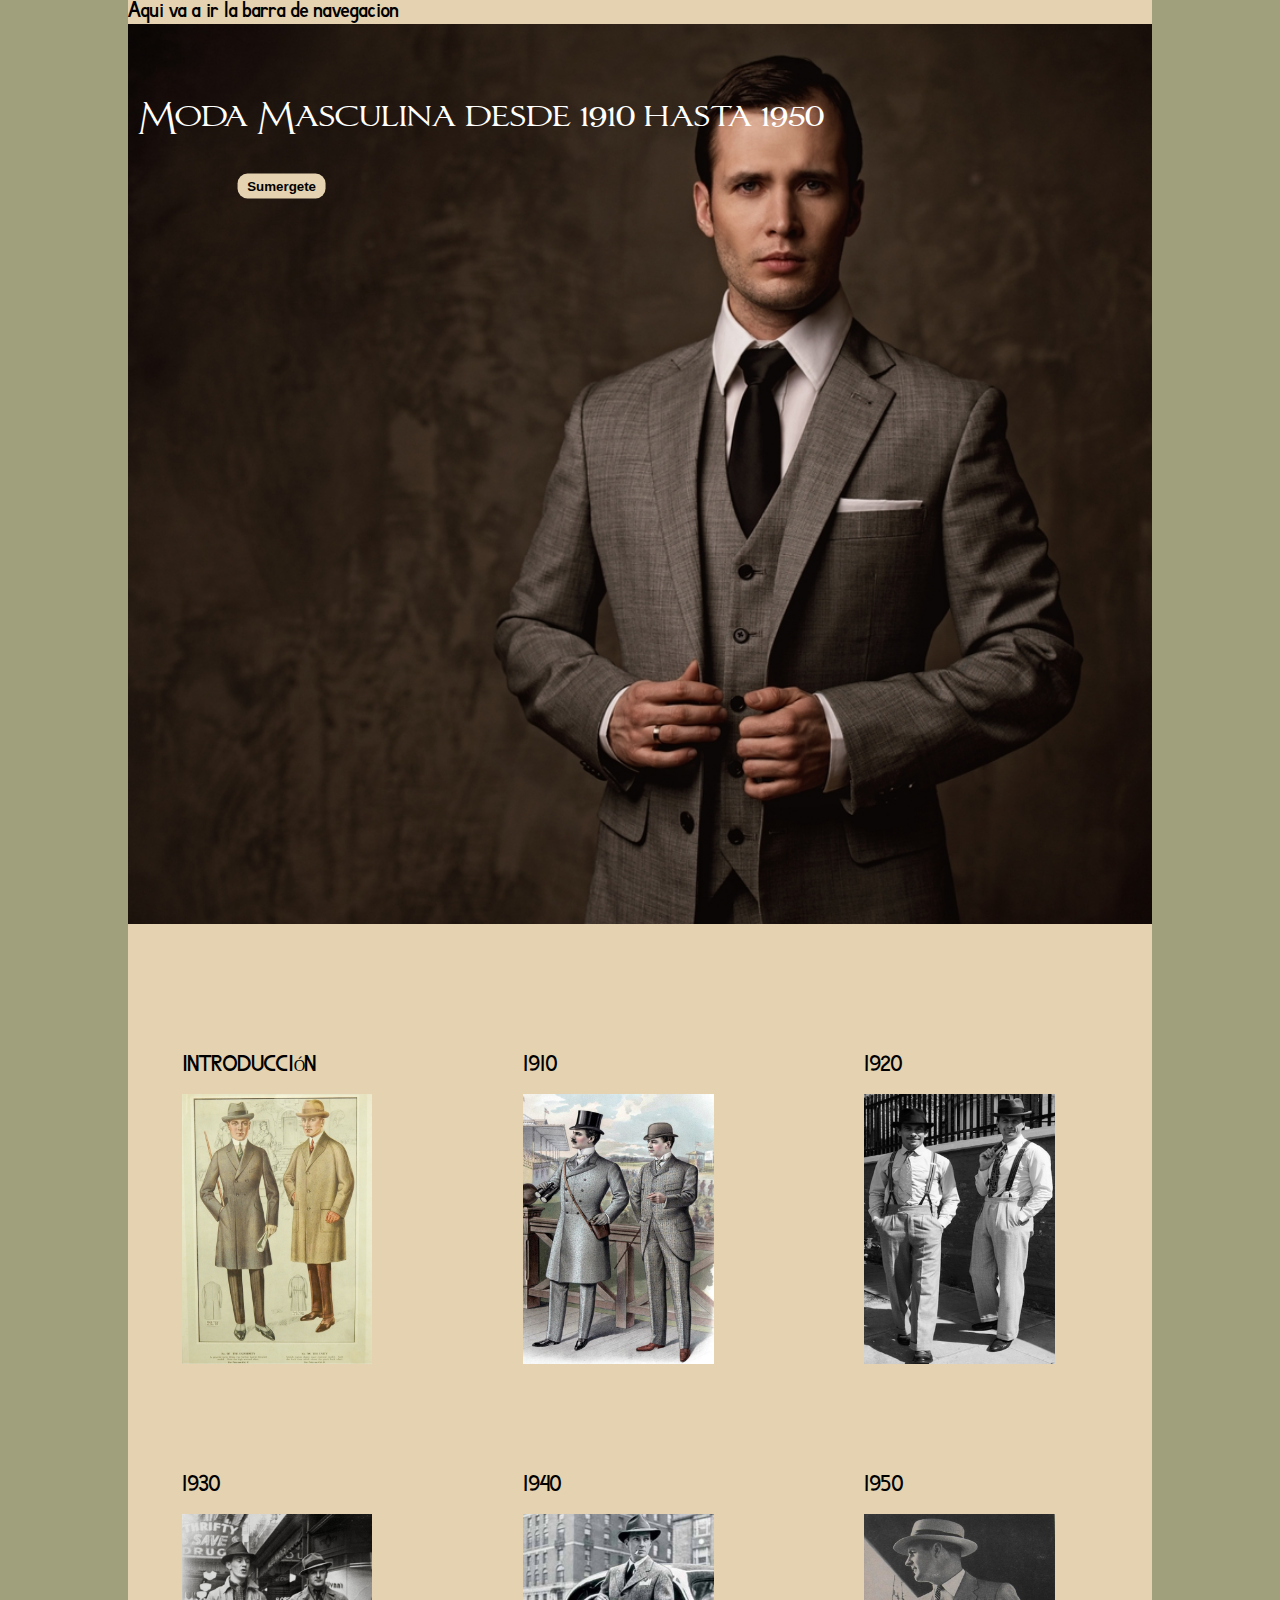
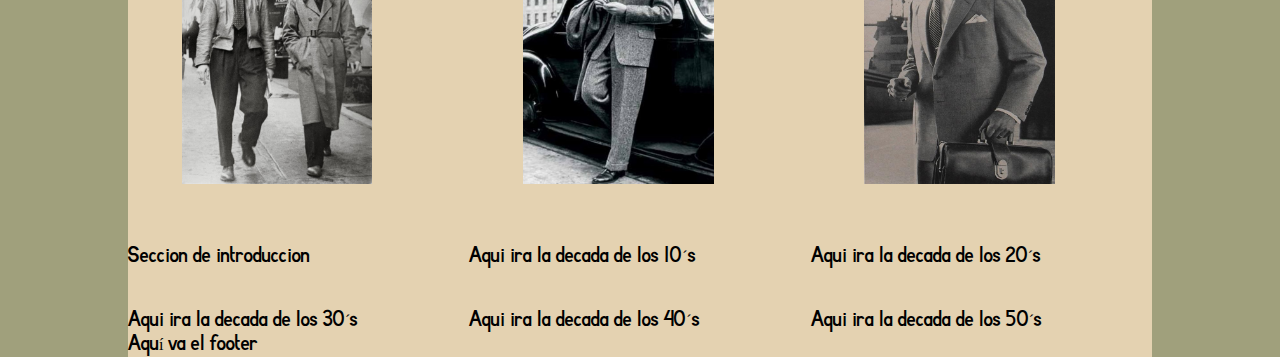
==== Proyecto.html @ 2e094236 "Se han avanzado las cards" ====
<!DOCTYPE html>
<html lang="en">
<head>
    <meta charset="UTF-8">
    <meta name="viewport" content="width=device-width, initial-scale=1.0">
    <title>Proyecto</title>
    <link rel="stylesheet" href="./css/Proyecto.css">
    <link rel="shortcut icon" href="./img/fedora_39176.png" type="image/x-icon">
</head>
<body>
    <div id="wrapper"> 
        <nav>Aqui va a ir la barra de navegacion</nav>
        <section id="hero">
            <button>Sumergete</button> <!-- Este boton llevaria directamente a la parte de introduccion saltadonse las imagenes explicativas-->
            <p id="titulo">Moda Masculina desde 1910 hasta 1950</p>
        </section> <!--Cada una de las distintas secciones tendrian la imagen que al pasar el raton por encima de una breve introduccion y que al clicarlo llevaria a la parte de la página que lo explicaria al completo. Esto iria debajo de la hero section y serian 3 y 3 en el formato pantalla y tablet y 2, 2 y 2 en el formato movil.-->
        <section id="intro">
            <div class="grid-3">
                <div class="col-3">
                    <div class="card">
                        <p>INTRODUCCIÓN</p>
                        <img src="./img/Introduccion.jpg" alt="Revista de moda de los años 20">
                    </div>
                </div>
                <div class="col-3">
                    <div class="card">
                        <p>1910</p>
                        <img src="./img/decada 1910.jpg" alt="1910">
                    </div>
                </div>
                <div class="col-3">
                    <div class="card">
                        <p>1920</p>
                        <img src="./img/1920.jpg" alt="1920">
                    </div>
                </div>
                <div class="col-3">
                    <div class="card">
                        <p>1930</p>
                        <img src="./img/1930s.jpg" alt="1930">
                    </div>
                </div>
                <div class="col-3">
                    <div class="card">
                        <p>1940</p>
                        <img src="./img/1940.jpg" alt="1940">
                    </div>
                </div>
                <div class="col-3">
                    <div class="card">
                        <p>1950</p>
                        <img src="./img/1950.png" alt="1950">
                    </div>
                </div>
        
    <section>Seccion de introduccion</section>
    <section>Aqui ira la decada de los 10´s</section>
    <section>Aqui ira la decada de los 20´s</section>
    <section>Aqui ira la decada de los 30´s</section>
    <section>Aqui ira la decada de los 40´s</section>
    <section>Aqui ira la decada de los 50´s</section>
    <footer>Aquí va el footer</footer>
    </div>
</body>
</html>
---- css/Proyecto.css ----
/***********************************************************/
/*          Trabajo Primer Trimestre                       */
/*          author: Jonathan Garcia                        */
/*          version: 1.0                                   */
/*          comments: Trabajo de clase final de trimestre  */
/***********************************************************/

@font-face { 
    font-family: titulo ;
    src: url(../fonts/VectisW01-Regular\ Regular.ttf);
}
@font-face {
    font-family: textonormal;
    src: url(../fonts/agoestoesan.ttf);
} 

/************* estilo general ****************/
* {box-sizing: border-box;} 

body {margin: 0;padding:0; 
    background-color: #a0a07c;
    font-family: textonormal;}

#wrapper {background-color: #E4D2B1;
        width:80%;             
        margin:auto}   

p {
    margin-left: 40px;
    padding-top: 60px;
    padding-left: -50px;
}

img {
    height: 30vh;        
    background-position: center;
    position:relative;  
    margin-left: 40px;
    margin-right: 40px;
    padding-top: -10px;
}
section {
    padding-top: 40px;
}

/************************************** HERO SCTION *************/

#hero {background-image: url(../img/Men’s-Fashion-Style-in-the-1920s.jpg);
    height: 100vh;       
    background-size: cover;
    background-position: 66%;
    position:relative;    
}
#titulo{
    font-size: 30px;
    font-family: titulo;
    color: white;
    margin-left: 10px;
    padding-top: 0%;
}
#hero button {background-color:#E4D2B1;
                color: black;
                font-weight: bold;
                padding: 5px 10px;
                border: none;
                border-radius: 10px;
                position:absolute;  
                top:18% ;
                left:15% ;
                transform: translate(-50%,-50%);  

}

/*************************** INTRO SECTION (GRID-3) ********************/

.grid-3 {display: grid;
    grid-template-columns: auto auto;}  /****** MOBILE FIRST ***/

.col-3 {padding: 4%;
    }

#introimg {width: 80%;
        display: block;
        margin: auto;}





/*************** responsividad ************/

@media only screen and (width>650px){    /******** TABLET **********/
    #wrapper {width: 80%;} 
    .grid-3 {grid-template-columns: auto auto;}

}

@media only screen and (width>900px){    /*************** COMPUTER *********/
    .grid-3 {grid-template-columns: auto auto auto;}
}
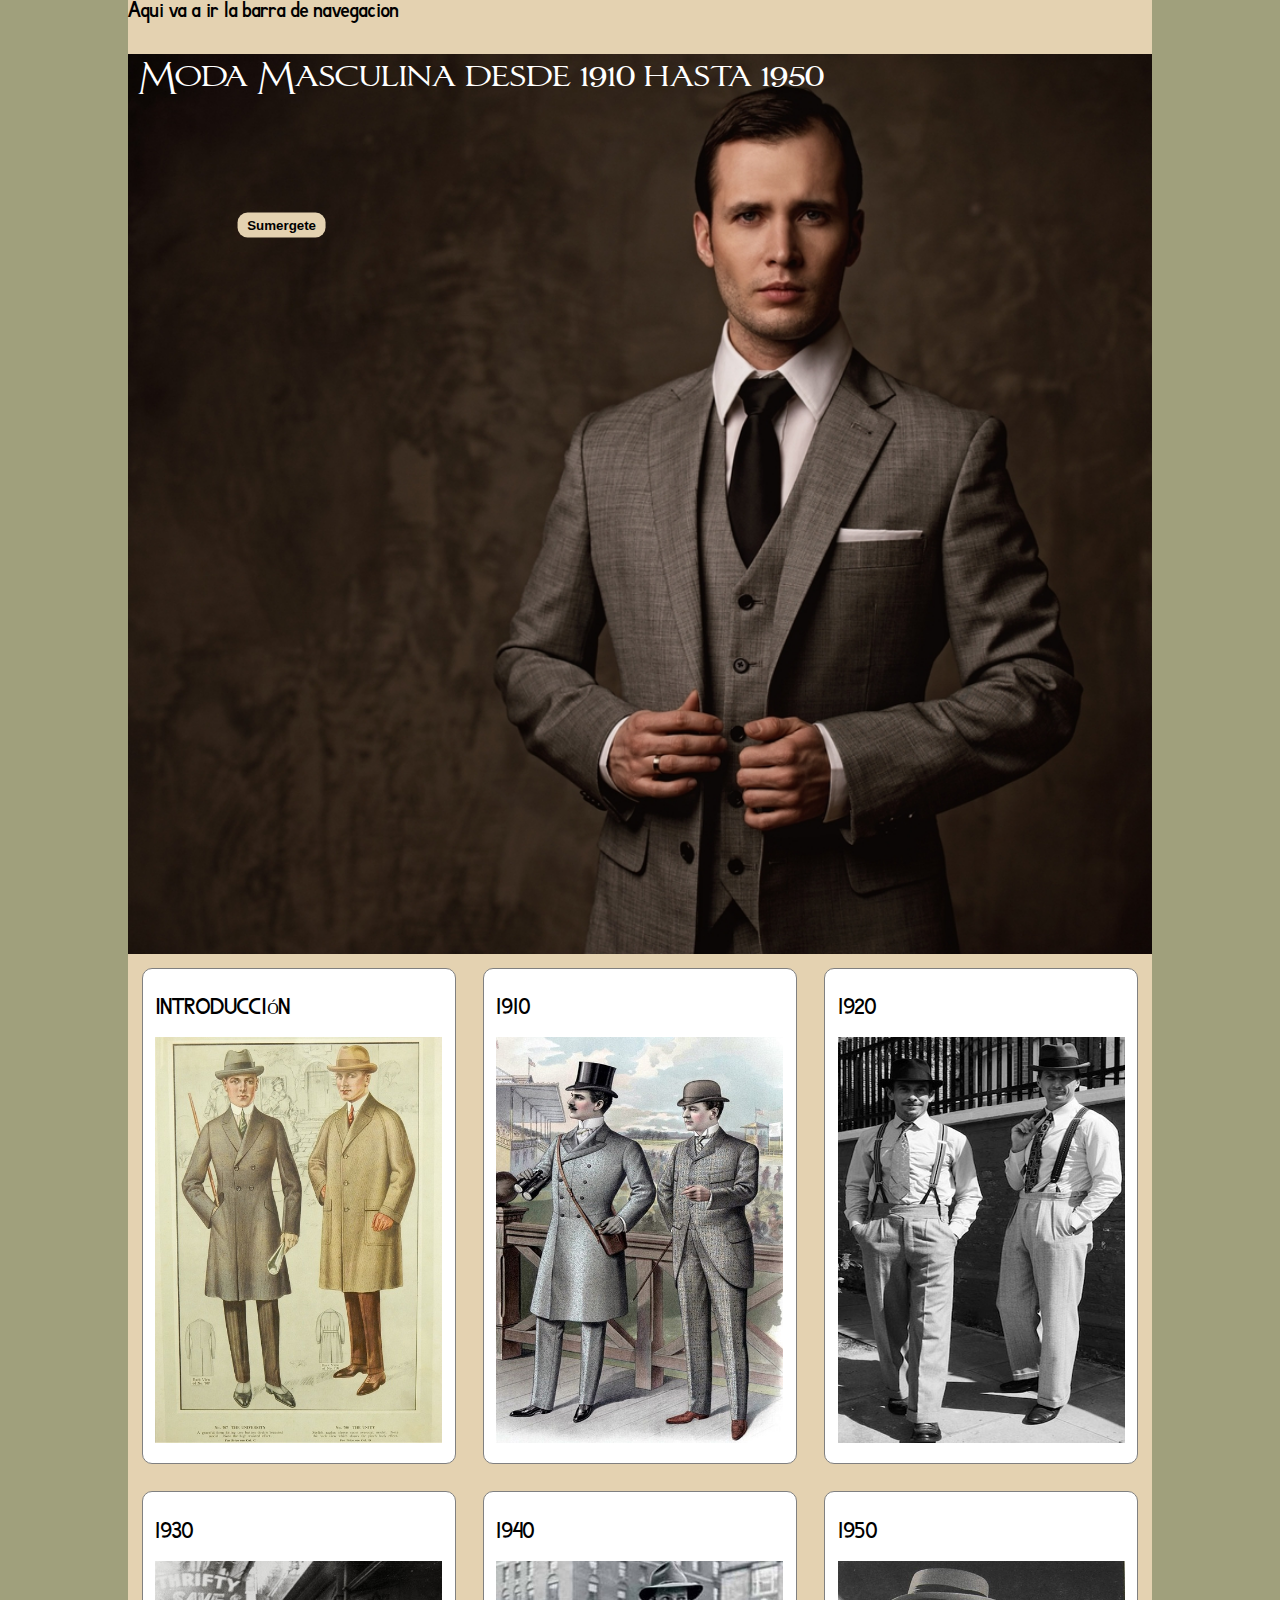
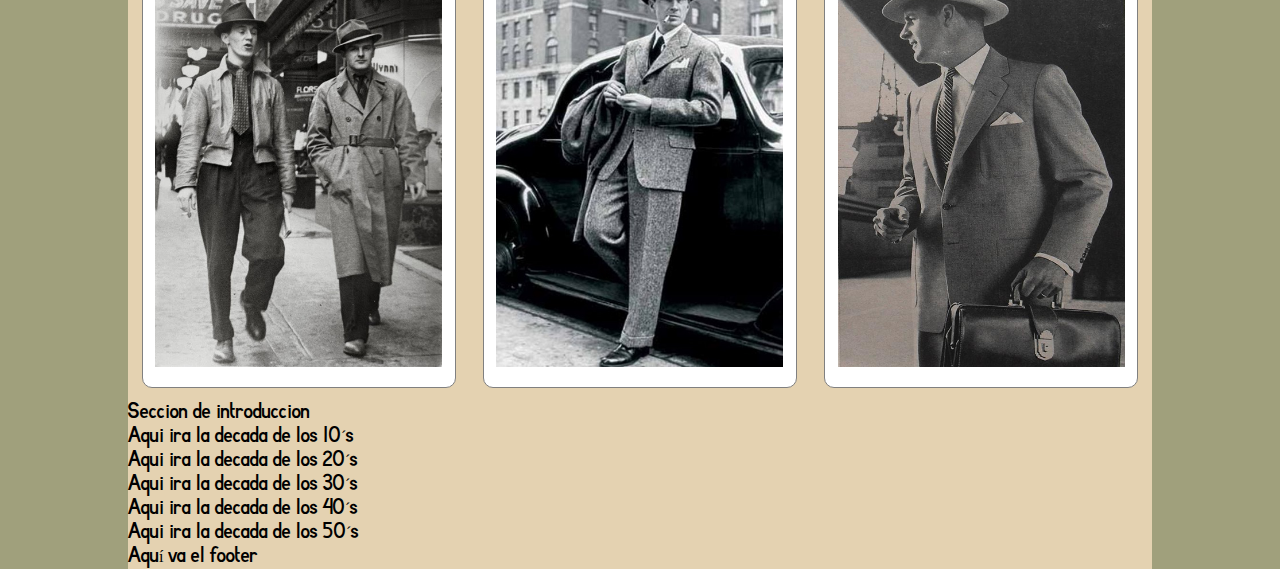
==== commit 030f4db2: "Se han cambiado las imagenes y avanzado cards" ====
--- a/Proyecto.html
+++ b/Proyecto.html
@@ -52,7 +52,8 @@
                         <img src="./img/1950.png" alt="1950">
                     </div>
                 </div>
-        
+    </div>
+    
     <section>Seccion de introduccion</section>
     <section>Aqui ira la decada de los 10´s</section>
     <section>Aqui ira la decada de los 20´s</section>
@@ -60,6 +61,6 @@
     <section>Aqui ira la decada de los 40´s</section>
     <section>Aqui ira la decada de los 50´s</section>
     <footer>Aquí va el footer</footer>
-    </div>
+    
 </body>
 </html>--- a/css/Proyecto.css
+++ b/css/Proyecto.css
@@ -15,34 +15,34 @@
 } 
 
 /************* estilo general ****************/
-* {box-sizing: border-box;} 
+/* * {box-sizing: border-box;} */ 
 
 body {margin: 0;padding:0; 
     background-color: #a0a07c;
     font-family: textonormal;}
 
 #wrapper {background-color: #E4D2B1;
-        width:80%;             
+        width:100%;             
         margin:auto}   
 
-p {
+/* p {
     margin-left: 40px;
     padding-top: 60px;
     padding-left: -50px;
 }
-
-img {
-    height: 30vh;        
+ */
+/* img {
+    height: 30vh;         
     background-position: center;
     position:relative;  
     margin-left: 40px;
     margin-right: 40px;
     padding-top: -10px;
-}
-section {
+} */
+/* section {
     padding-top: 40px;
 }
-
+ */
 /************************************** HERO SCTION *************/
 
 #hero {background-image: url(../img/Men’s-Fashion-Style-in-the-1920s.jpg);
@@ -65,7 +65,7 @@
                 border: none;
                 border-radius: 10px;
                 position:absolute;  
-                top:18% ;
+                top:19% ;
                 left:15% ;
                 transform: translate(-50%,-50%);  
 
@@ -74,7 +74,7 @@
 /*************************** INTRO SECTION (GRID-3) ********************/
 
 .grid-3 {display: grid;
-    grid-template-columns: auto auto;}  /****** MOBILE FIRST ***/
+    grid-template-columns: auto;}  /****** MOBILE FIRST ***/
 
 .col-3 {padding: 4%;
     }
@@ -84,17 +84,31 @@
         margin: auto;}
 
 
+/*************** estilo de la card dentro del grid-3 *********/
 
+.card {border: 1px solid gray;
+    background-color: white;
+    border-radius: 10px;
+    padding: 4%;
+    cursor: url(../img/pluma-removebg-preview.png);}
 
+.card:hover {box-shadow: 3px 3px 5px #808080;}
+
+.card img {width: 100%;}
+
+/************* cursor ************/
+/* img {
+cursor: url(../img/pluma-removebg-preview.png);
+} */
 
 /*************** responsividad ************/
 
 @media only screen and (width>650px){    /******** TABLET **********/
     #wrapper {width: 80%;} 
-    .grid-3 {grid-template-columns: auto auto;}
+    .grid-3 {grid-template-columns: 50% 50%;}
 
 }
 
 @media only screen and (width>900px){    /*************** COMPUTER *********/
-    .grid-3 {grid-template-columns: auto auto auto;}
+    .grid-3 {grid-template-columns: 33.33% 33.33% 33.33%;}
 }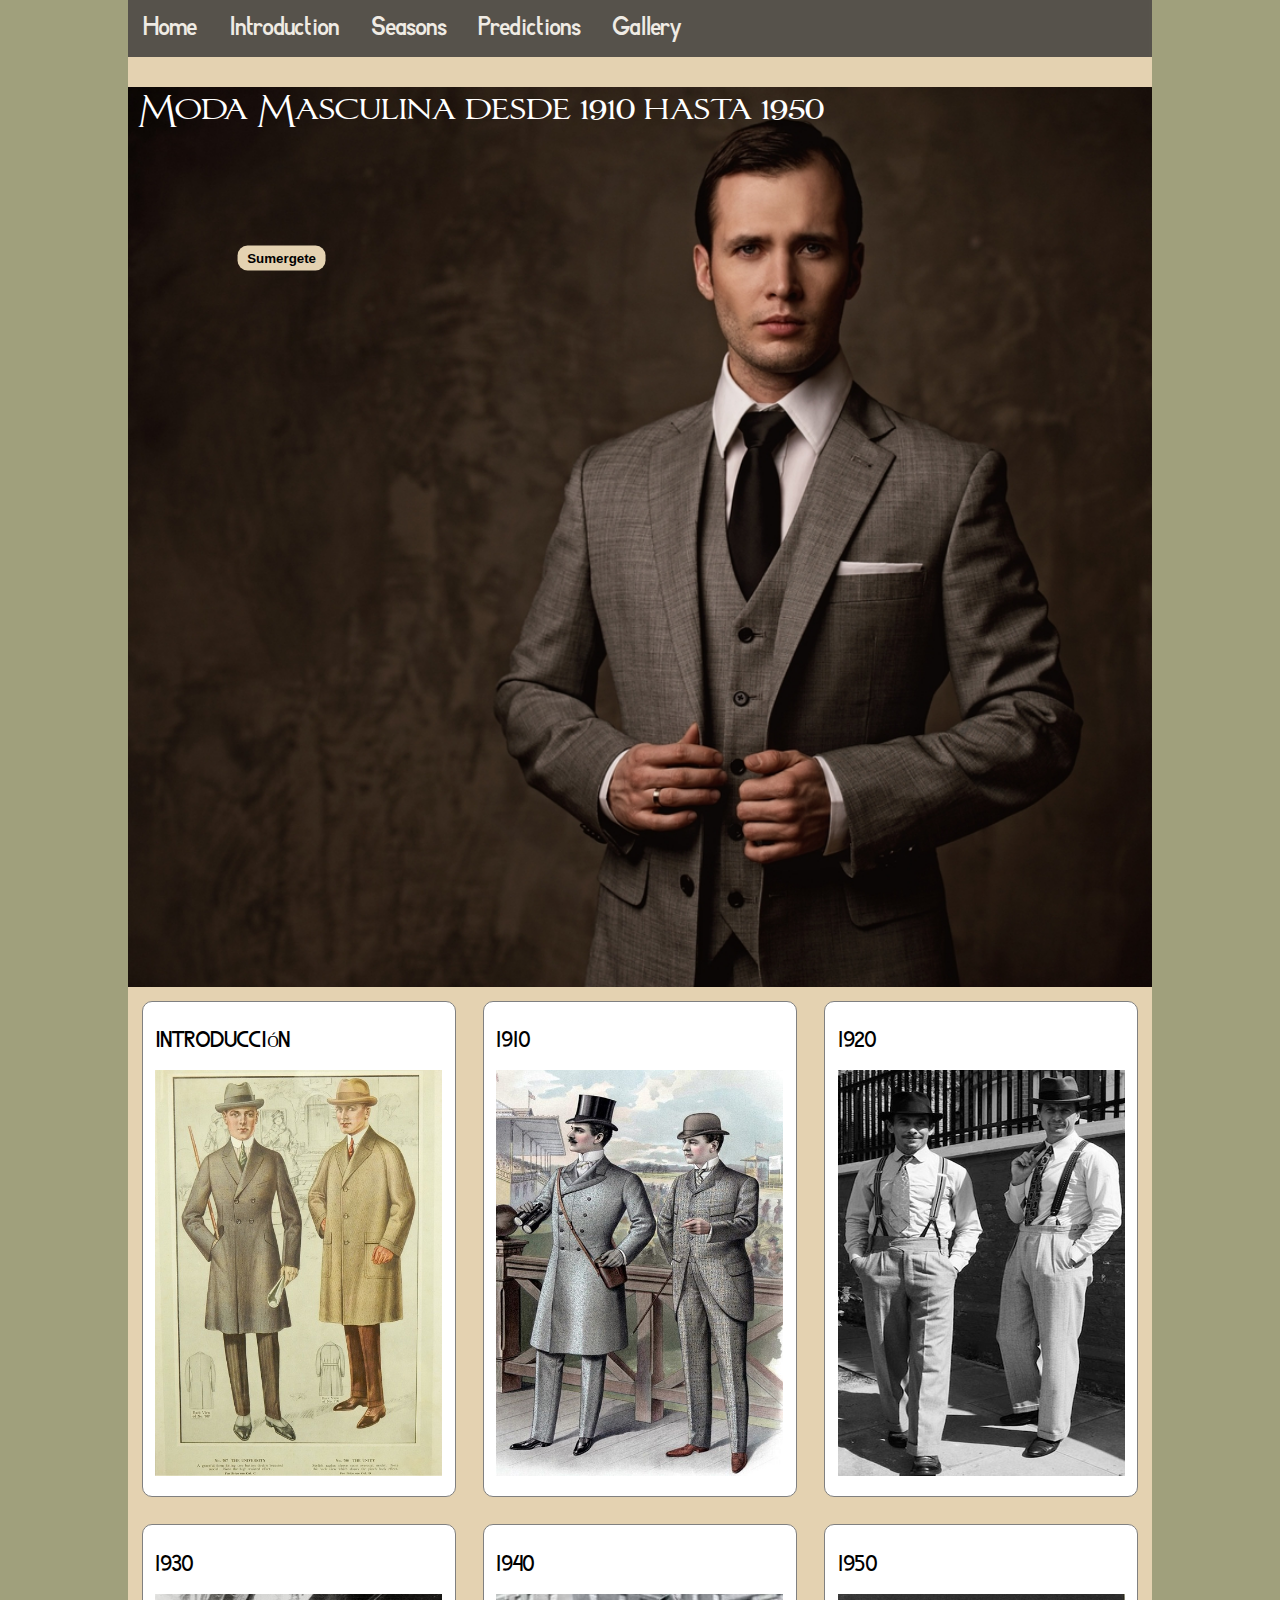
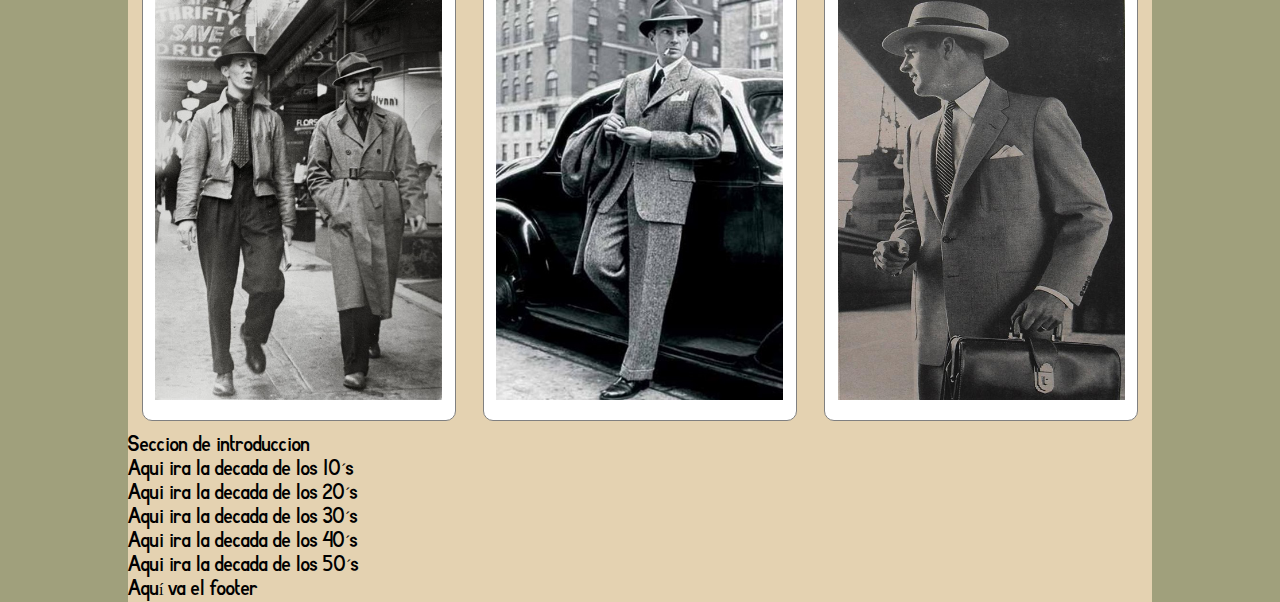
==== commit b3d2f28d: "Prueba cambio tamaño cards para el movil" ====
--- a/Proyecto.html
+++ b/Proyecto.html
@@ -4,12 +4,31 @@
     <meta charset="UTF-8">
     <meta name="viewport" content="width=device-width, initial-scale=1.0">
     <title>Proyecto</title>
+
     <link rel="stylesheet" href="./css/Proyecto.css">
     <link rel="shortcut icon" href="./img/fedora_39176.png" type="image/x-icon">
+
+    <!-- Load an icon library to show a hamburger menu (bars) on small screens -->
+    <link rel="stylesheet" href="https://cdnjs.cloudflare.com/ajax/libs/font-awesome/4.7.0/css/font-awesome.min.css">
+
+
 </head>
 <body>
     <div id="wrapper"> 
-        <nav>Aqui va a ir la barra de navegacion</nav>
+        <nav>
+            <div class="topnav" id="myTopnav">
+                <a href="#" class="active">Home</a>
+                <a href="#intro">Introduction</a>
+                <a href="#seasons">Seasons</a>
+                <a href="#predictions">Predictions</a>
+                <a href="#gallery">Gallery</a>
+                
+                <!-- javascript:void(0) desactiva el comportamiento default del vinculo -->
+                <a href="javascript:void(0);" class="icon" onclick="myFunction()">
+                  <i class="fa fa-bars"></i>
+                </a>
+            </div>
+        </nav>
         <section id="hero">
             <button>Sumergete</button> <!-- Este boton llevaria directamente a la parte de introduccion saltadonse las imagenes explicativas-->
             <p id="titulo">Moda Masculina desde 1910 hasta 1950</p>
@@ -62,5 +81,10 @@
     <section>Aqui ira la decada de los 50´s</section>
     <footer>Aquí va el footer</footer>
     
+
+
+    <!-- enlace al archivo de todos los js del website -->
+    <script src="./js/funtions.js"></script>
+
 </body>
 </html>--- a/css/Proyecto.css
+++ b/css/Proyecto.css
@@ -15,7 +15,6 @@
 } 
 
 /************* estilo general ****************/
-/* * {box-sizing: border-box;} */ 
 
 body {margin: 0;padding:0; 
     background-color: #a0a07c;
@@ -25,24 +24,62 @@
         width:100%;             
         margin:auto}   
 
-/* p {
-    margin-left: 40px;
-    padding-top: 60px;
-    padding-left: -50px;
-}
- */
-/* img {
-    height: 30vh;         
-    background-position: center;
-    position:relative;  
-    margin-left: 40px;
-    margin-right: 40px;
-    padding-top: -10px;
-} */
-/* section {
-    padding-top: 40px;
-}
- */
+
+/************************** nav style (from w3schools) **********************/
+
+nav {position:sticky;
+    top:0;
+    z-index:99;
+    opacity: 0.8;}
+
+.fa-arrow-circle-up {position: fixed;
+                    bottom:20px;
+                    right:20px;
+                    font-size:2.5em !important;
+                    z-index:99;}
+
+a .fa-arrow-circle-up {color:gray;}
+
+/* Add a black background color to the top navigation */
+.topnav {
+     background-color: #333;
+     overflow: hidden;
+   }
+   
+   /* Style the links inside the navigation bar */
+   .topnav a {
+     float: left;
+     display: block;
+     color: #f2f2f2;
+     text-align: center;
+     padding: 14px 16px;
+     text-decoration: none; /***** no se subraye el vínculo ****/
+     font-size: 1.2em;
+   }
+   
+   /* Change the color of links on hover */
+   .topnav a:hover {
+     background-color: #ddd;
+     color: black;
+   }
+   
+   /* Add an active class to highlight the current page 
+   .topnav a.active {
+     background-color: #04AA6D;
+     color: white;
+   }
+   */
+
+   /* Hide the link that should open and close the topnav on small screens */
+   .topnav .icon {
+     display: none;
+   } 
+
+
+
+
+
+
 /************************************** HERO SCTION *************/
 
 #hero {background-image: url(../img/Men’s-Fashion-Style-in-the-1920s.jpg);
@@ -74,7 +111,7 @@
 /*************************** INTRO SECTION (GRID-3) ********************/
 
 .grid-3 {display: grid;
-    grid-template-columns: auto;}  /****** MOBILE FIRST ***/
+    grid-template-columns: 50% 50%;}  /****** MOBILE FIRST ***/
 
 .col-3 {padding: 4%;
     }
@@ -111,4 +148,31 @@
 
 @media only screen and (width>900px){    /*************** COMPUTER *********/
     .grid-3 {grid-template-columns: 33.33% 33.33% 33.33%;}
-}+}
+
+
+/**************** responsive topnav (w3schools) *******************************/
+
+ /* When the screen is less than 850 pixels wide, hide all links, except for the first one ("Home"). Show the link that contains should open and close the topnav (.icon) */
+ @media screen and (max-width: 850px) {
+  .topnav a:not(:first-child) {display: none;}
+  .topnav a.icon {
+    float: right;
+    display: block;
+  }
+}
+
+/* The "responsive" class is added to the topnav with JavaScript when the user clicks on the icon. This class makes the topnav look good on small screens (display the links vertically instead of horizontally) */
+@media screen and (max-width: 850px) {
+  .topnav.responsive {position: relative;}
+  .topnav.responsive a.icon {
+    position: absolute;
+    right: 0;
+    top: 0;
+  }
+  .topnav.responsive a {
+    float: none;
+    display: block;
+    text-align: left;
+  }
+} 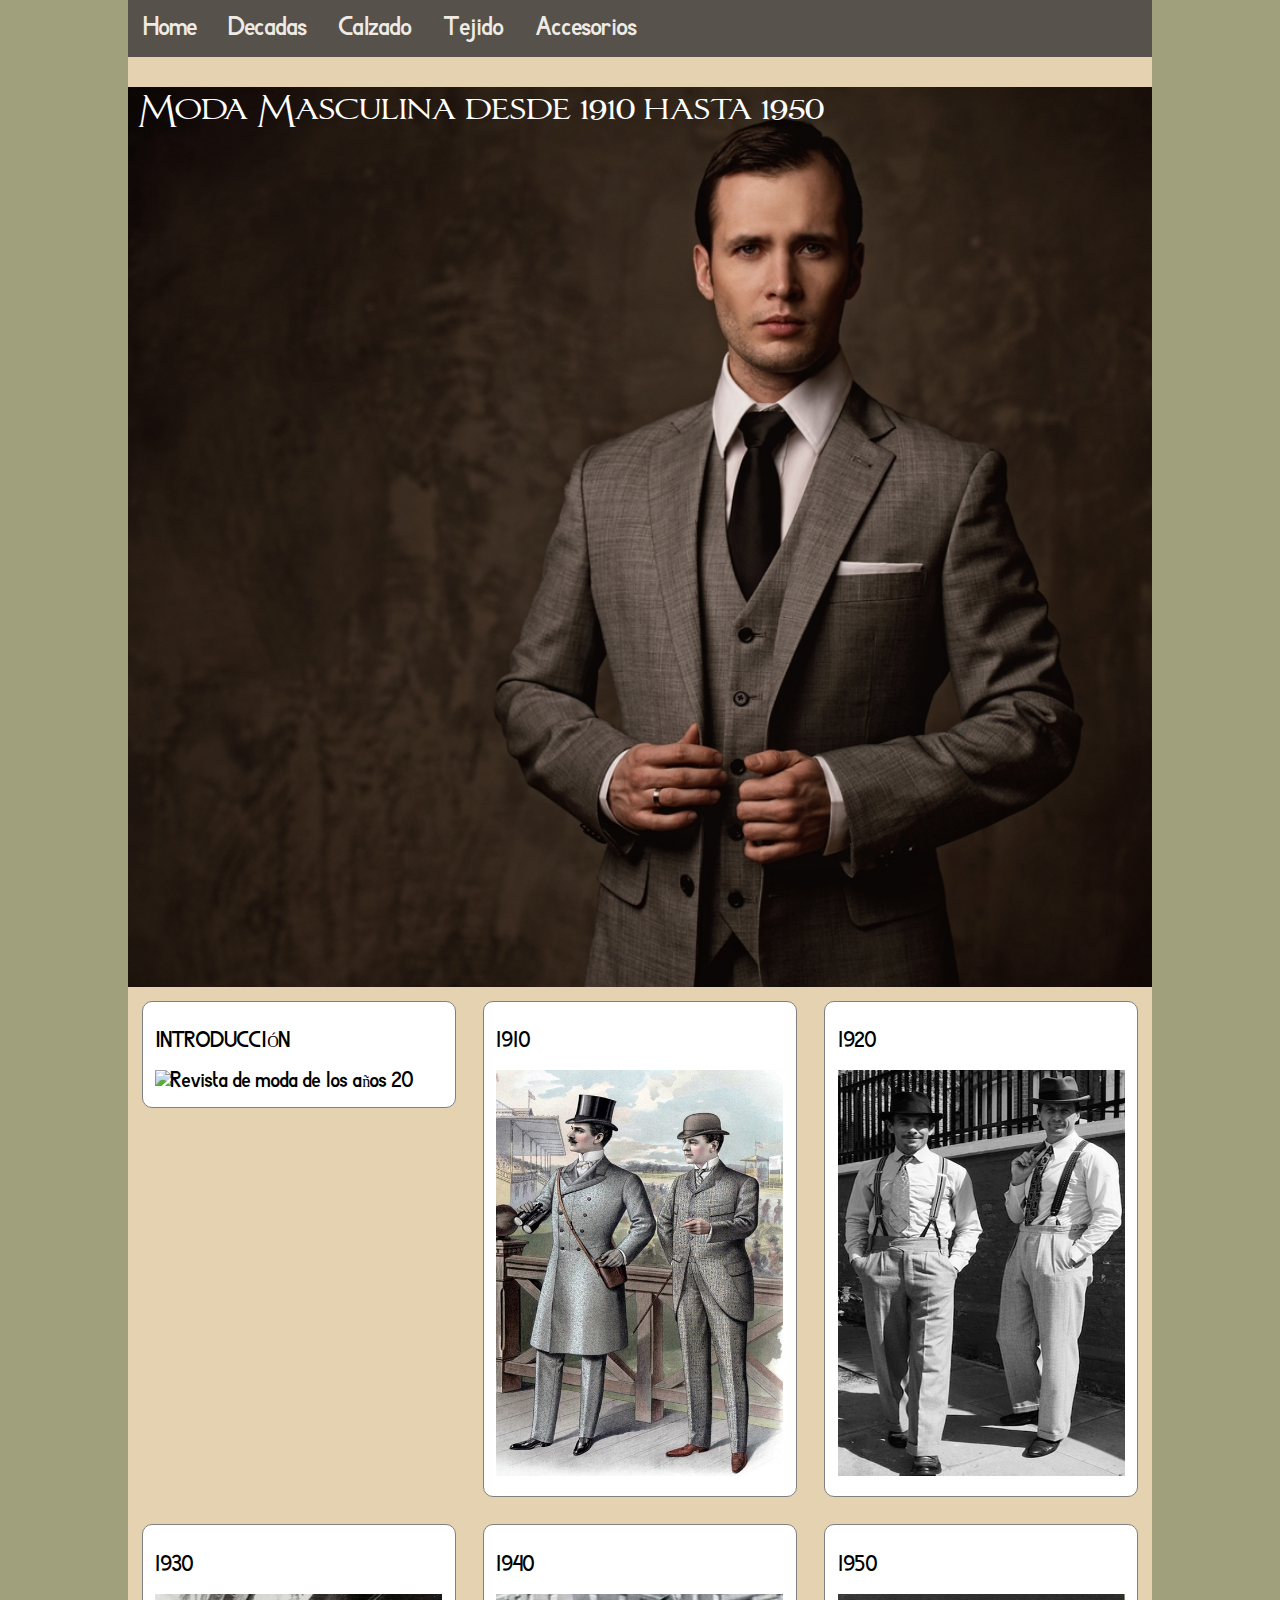
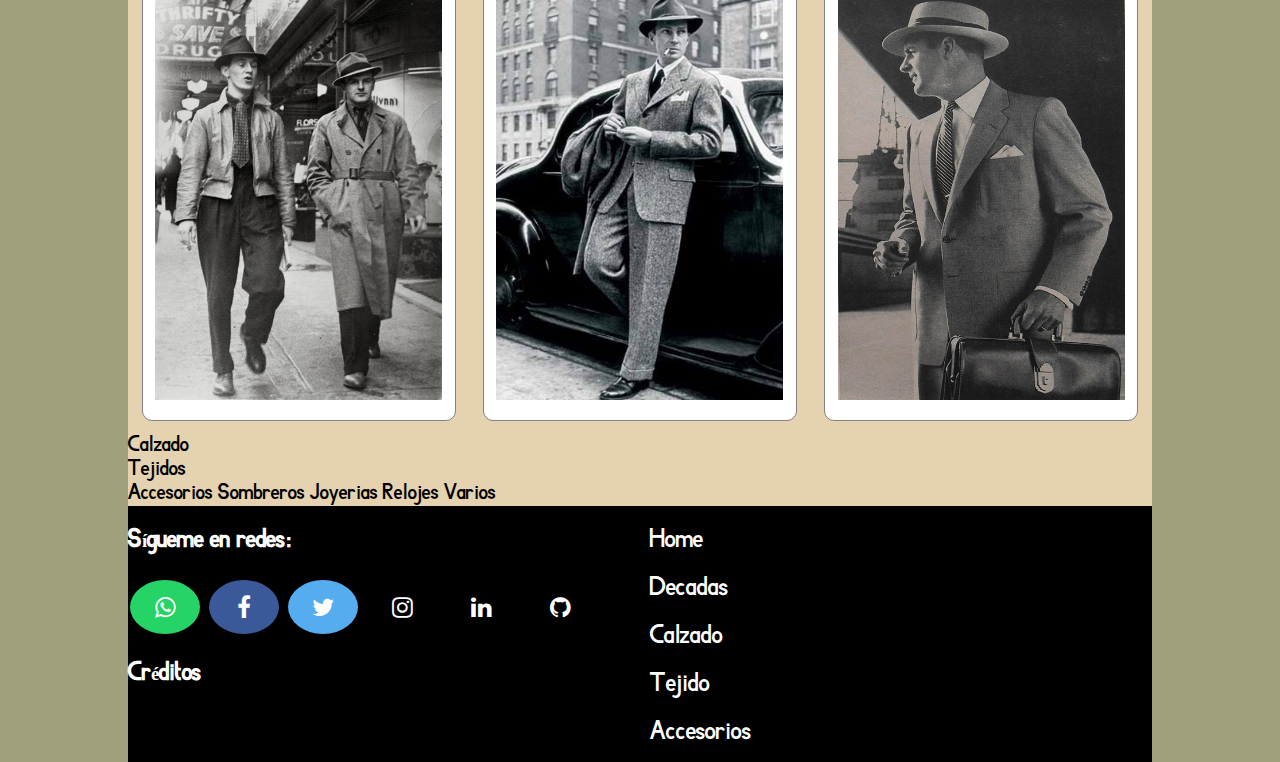
==== commit 0c52a2e4: "Prregunta a la maestra respecto a los modales" ====
--- a/Proyecto.html
+++ b/Proyecto.html
@@ -5,6 +5,7 @@
     <meta name="viewport" content="width=device-width, initial-scale=1.0">
     <title>Proyecto</title>
 
+    <!-- Enlace al CSS -->
     <link rel="stylesheet" href="./css/Proyecto.css">
     <link rel="shortcut icon" href="./img/fedora_39176.png" type="image/x-icon">
 
@@ -15,13 +16,15 @@
 </head>
 <body>
     <div id="wrapper"> 
+
+      <!-- Barra de navegación -->
         <nav>
             <div class="topnav" id="myTopnav">
                 <a href="#" class="active">Home</a>
-                <a href="#intro">Introduction</a>
-                <a href="#seasons">Seasons</a>
-                <a href="#predictions">Predictions</a>
-                <a href="#gallery">Gallery</a>
+                <a href="#decadas">Decadas</a>
+                <a href="#calzado">Calzado</a>
+                <a href="#tejido">Tejido</a>
+                <a href="#accesorio">Accesorios</a>
                 
                 <!-- javascript:void(0) desactiva el comportamiento default del vinculo -->
                 <a href="javascript:void(0);" class="icon" onclick="myFunction()">
@@ -29,57 +32,204 @@
                 </a>
             </div>
         </nav>
+
+        <!-- Lugar de la hero section -->
         <section id="hero">
-            <button>Sumergete</button> <!-- Este boton llevaria directamente a la parte de introduccion saltadonse las imagenes explicativas-->
+            <!-- <button>Sumergete</button>  -->
             <p id="titulo">Moda Masculina desde 1910 hasta 1950</p>
-        </section> <!--Cada una de las distintas secciones tendrian la imagen que al pasar el raton por encima de una breve introduccion y que al clicarlo llevaria a la parte de la página que lo explicaria al completo. Esto iria debajo de la hero section y serian 3 y 3 en el formato pantalla y tablet y 2, 2 y 2 en el formato movil.-->
-        <section id="intro">
+        </section> <!--Cada una de las distintas secciones tendrian la imagen que al pasar el raton por encima de una breve decadasduccion y que al clicarlo llevaria a la parte de la página que lo explicaria al completo. Esto iria debajo de la hero section y serian 3 y 3 en el formato pantalla y tablet y 2, 2 y 2 en el formato movil.-->
+        
+        <!-- Lugar de las cards con cada decada explicativa -->
+        <section id="decadas">
             <div class="grid-3">
-                <div class="col-3">
-                    <div class="card">
-                        <p>INTRODUCCIÓN</p>
-                        <img src="./img/Introduccion.jpg" alt="Revista de moda de los años 20">
-                    </div>
-                </div>
-                <div class="col-3">
-                    <div class="card">
-                        <p>1910</p>
-                        <img src="./img/decada 1910.jpg" alt="1910">
-                    </div>
-                </div>
-                <div class="col-3">
-                    <div class="card">
-                        <p>1920</p>
-                        <img src="./img/1920.jpg" alt="1920">
-                    </div>
-                </div>
-                <div class="col-3">
-                    <div class="card">
-                        <p>1930</p>
-                        <img src="./img/1930s.jpg" alt="1930">
-                    </div>
-                </div>
-                <div class="col-3">
-                    <div class="card">
-                        <p>1940</p>
-                        <img src="./img/1940.jpg" alt="1940">
-                    </div>
-                </div>
-                <div class="col-3">
-                    <div class="card">
-                        <p>1950</p>
-                        <img src="./img/1950.png" alt="1950">
+
+              <!-- Carta de Introduccion -->
+                <div class="col-3">
+                    <!-- Trigger/Open The Modal -->
+                    <div class="card" id="myBtn">
+                      <p>INTRODUCCIÓN</p>
+                      <img src="./img/introduccion.jpg" alt="Revista de moda de los años 20">
+
+                      <!-- The Modal -->
+                      <div id="myModal" class="modal">
+                        
+                        <!-- Modal content -->
+                        <div class="modal-content">
+                          <span class="close">&times;</span>
+                          <p>Lorem ipsum dolor sit amet consectetur adipisicing elit. Facilis doloremque, reprehenderit vel laboriosam impedit at nam voluptas tempore sapiente provident dolores! Officia, accusamus dolore natus repellat modi maiores! Quis, iste!</p>
+                          <p>Ab quia quidem illo vel repellendus quod voluptatem rerum! Placeat quos molestiae in dignissimos sit iusto voluptas neque magni unde vitae! Eum veniam optio, libero quos aliquid ea harum quae!</p>
+                          <p>Molestias est, explicabo atque fuga nihil maxime magnam quisquam exercitationem sed in debitis expedita modi sequi velit suscipit minus animi praesentium, officia cupiditate ut maiores sunt veritatis id. Dolor, perferendis.</p>
+                        </div>
+                      </div>
+                    </div>
+                </div>
+
+              <!-- Carta de la decada del 10 -->
+                <div class="col-3">
+                    <div class="card" id="myBtn">
+                      <p>1910</p>
+                      <img src="./img/decada 1910.jpg" alt="1910">
+
+                      <!-- The Modal -->
+                      <div id="myModal" class="modal">
+                        
+                        <!-- Modal content -->
+                        <div class="modal-content">
+                          <span class="close">&times;</span>
+                          <p>Lorem ipsum dolor sit amet consectetur adipisicing elit. Facilis doloremque, reprehenderit vel laboriosam impedit at nam voluptas tempore sapiente provident dolores! Officia, accusamus dolore natus repellat modi maiores! Quis, iste!</p>
+                          <p>Ab quia quidem illo vel repellendus quod voluptatem rerum! Placeat quos molestiae in dignissimos sit iusto voluptas neque magni unde vitae! Eum veniam optio, libero quos aliquid ea harum quae!</p>
+                          <p>Molestias est, explicabo atque fuga nihil maxime magnam quisquam exercitationem sed in debitis expedita modi sequi velit suscipit minus animi praesentium, officia cupiditate ut maiores sunt veritatis id. Dolor, perferendis.</p>
+                        </div>
+                      </div>
+                    </div>
+                </div>
+
+              <!-- Carta de la decada del 20 -->
+                <div class="col-3">
+                    <div class="card">
+                      <p>1920</p>
+                      <img src="./img/1920.jpg" alt="1920">
+
+                      <!-- The Modal -->
+                      <div id="myModal" class="modal">
+                        
+                        <!-- Modal content -->
+                        <div class="modal-content">
+                          <span class="close">&times;</span>
+                          <p>Lorem ipsum dolor sit amet consectetur adipisicing elit. Facilis doloremque, reprehenderit vel laboriosam impedit at nam voluptas tempore sapiente provident dolores! Officia, accusamus dolore natus repellat modi maiores! Quis, iste!</p>
+                          <p>Ab quia quidem illo vel repellendus quod voluptatem rerum! Placeat quos molestiae in dignissimos sit iusto voluptas neque magni unde vitae! Eum veniam optio, libero quos aliquid ea harum quae!</p>
+                          <p>Molestias est, explicabo atque fuga nihil maxime magnam quisquam exercitationem sed in debitis expedita modi sequi velit suscipit minus animi praesentium, officia cupiditate ut maiores sunt veritatis id. Dolor, perferendis.</p>
+                        </div>
+                      </div>
+                    </div>
+                </div>
+
+              <!-- Carta de la decada del 30 -->
+                <div class="col-3">
+                    <div class="card">
+                      <p>1930</p>
+                      <img src="./img/1930s.jpg" alt="1930">
+
+                      <!-- The Modal -->
+                      <div id="myModal" class="modal">
+                        
+                        <!-- Modal content -->
+                        <div class="modal-content">
+                          <span class="close">&times;</span>
+                          <p>Lorem ipsum dolor sit amet consectetur adipisicing elit. Facilis doloremque, reprehenderit vel laboriosam impedit at nam voluptas tempore sapiente provident dolores! Officia, accusamus dolore natus repellat modi maiores! Quis, iste!</p>
+                          <p>Ab quia quidem illo vel repellendus quod voluptatem rerum! Placeat quos molestiae in dignissimos sit iusto voluptas neque magni unde vitae! Eum veniam optio, libero quos aliquid ea harum quae!</p>
+                          <p>Molestias est, explicabo atque fuga nihil maxime magnam quisquam exercitationem sed in debitis expedita modi sequi velit suscipit minus animi praesentium, officia cupiditate ut maiores sunt veritatis id. Dolor, perferendis.</p>
+                        </div>
+                      </div>
+                    </div>
+                </div>
+
+              <!-- Carta de la decada del 40 -->
+                <div class="col-3">
+                    <div class="card">
+                      <p>1940</p>
+                      <img src="./img/1940.jpg" alt="1940">
+
+                      <!-- The Modal -->
+                      <div id="myModal" class="modal">
+                        
+                        <!-- Modal content -->
+                        <div class="modal-content">
+                          <span class="close">&times;</span>
+                          <p>Lorem ipsum dolor sit amet consectetur adipisicing elit. Facilis doloremque, reprehenderit vel laboriosam impedit at nam voluptas tempore sapiente provident dolores! Officia, accusamus dolore natus repellat modi maiores! Quis, iste!</p>
+                          <p>Ab quia quidem illo vel repellendus quod voluptatem rerum! Placeat quos molestiae in dignissimos sit iusto voluptas neque magni unde vitae! Eum veniam optio, libero quos aliquid ea harum quae!</p>
+                          <p>Molestias est, explicabo atque fuga nihil maxime magnam quisquam exercitationem sed in debitis expedita modi sequi velit suscipit minus animi praesentium, officia cupiditate ut maiores sunt veritatis id. Dolor, perferendis.</p>
+                        </div>
+                      </div>
+                    </div>
+                </div>
+
+              <!-- Carta de la decada del 50 -->
+                <div class="col-3">
+                    <div class="card">
+                      <p>1950</p>
+                      <img src="./img/1950.png" alt="1950">
+
+                      <!-- The Modal -->
+                      <div id="myModal" class="modal">
+                        
+                        <!-- Modal content -->
+                        <div class="modal-content">
+                          <span class="close">&times;</span>
+                          <p>Lorem ipsum dolor sit amet consectetur adipisicing elit. Facilis doloremque, reprehenderit vel laboriosam impedit at nam voluptas tempore sapiente provident dolores! Officia, accusamus dolore natus repellat modi maiores! Quis, iste!</p>
+                          <p>Ab quia quidem illo vel repellendus quod voluptatem rerum! Placeat quos molestiae in dignissimos sit iusto voluptas neque magni unde vitae! Eum veniam optio, libero quos aliquid ea harum quae!</p>
+                          <p>Molestias est, explicabo atque fuga nihil maxime magnam quisquam exercitationem sed in debitis expedita modi sequi velit suscipit minus animi praesentium, officia cupiditate ut maiores sunt veritatis id. Dolor, perferendis.</p>
+                        </div>
+                      </div>
                     </div>
                 </div>
     </div>
     
-    <section>Seccion de introduccion</section>
-    <section>Aqui ira la decada de los 10´s</section>
-    <section>Aqui ira la decada de los 20´s</section>
-    <section>Aqui ira la decada de los 30´s</section>
-    <section>Aqui ira la decada de los 40´s</section>
-    <section>Aqui ira la decada de los 50´s</section>
-    <footer>Aquí va el footer</footer>
+    <!-- <section>Seccion de decadasduccion</section> -->
+    <section id="calzado">Calzado</section>
+    <section id="tejidos">Tejidos</section>
+    <section id="accesorios">Accesorios
+      Sombreros
+      Joyerias
+      Relojes 
+      Varios
+    </section>
+
+    <!-- aqui se encuetra el footer -->
+    <footer>
+      <div class="grid-3d">
+
+        <!-- Redes Sociales asi como los lugares de donde se encontraron la informacion y las imagenes -->
+        <div class="col-4">
+
+           <h3>Sígueme en redes:</h3>
+           <a href="#" target="_blank"><i class="fa fa-whatsapp" aria-hidden="true"></i></a>
+           <a href="#" target="_blank"><i class="fa fa-facebook" aria-hidden="true"></i></a>
+           <a href="#" target="_blank"><i class="fa fa-twitter" aria-hidden="true"></i></a>
+           <i class="fa fa-instagram" aria-hidden="true"></i>
+           <i class="fa fa-linkedin" aria-hidden="true"></i>
+           <i class="fa fa-github" aria-hidden="true"></i>
+
+<!--            <h3>Site oficial:</h3>
+           <a href="https://www.netflix.com/es/title/70264888" target="_blank">Black Mirror en Netflix</a> -->
+
+            <!-- créditos hechos en ventana modal de w3school -->
+
+            <!-- Trigger/Open The Modal -->
+            <h3 id="myBtn">Créditos</h3>
+
+            <!-- The Modal -->
+            <div id="myModal" class="modal">
+
+            <!-- Modal content -->
+            <div class="modal-content">
+              <span class="close">&times;</span>
+              <p>Lorem ipsum dolor sit amet consectetur adipisicing elit. Facilis doloremque, reprehenderit vel laboriosam impedit at nam voluptas tempore sapiente provident dolores! Officia, accusamus dolore natus repellat modi maiores! Quis, iste!</p>
+              <p>Ab quia quidem illo vel repellendus quod voluptatem rerum! Placeat quos molestiae in dignissimos sit iusto voluptas neque magni unde vitae! Eum veniam optio, libero quos aliquid ea harum quae!</p>
+              <p>Molestias est, explicabo atque fuga nihil maxime magnam quisquam exercitationem sed in debitis expedita modi sequi velit suscipit minus animi praesentium, officia cupiditate ut maiores sunt veritatis id. Dolor, perferendis.</p>
+            </div>
+
+            </div> 
+
+        </div>
+
+        <!-- Copia de la barra de navegación -->
+        <div class="col-4">
+          <a href="#"><p>Home</p></a>
+          <a href="#decadas"><p>Decadas</p></a>
+          <a href="#calzado"><p>Calzado</p></a>
+          <a href="#tejido"><p>Tejido</p></a>
+          <a href="#accesorio"><p>Accesorios</p></a>
+          
+        </div>
+        <div class="col-2">
+           <!-- google maps -->
+         <!-- <div class="container">
+          <iframe class="responsive-iframe" src="https://www.google.com/maps/embed?pb=!1m18!1m12!1m3!1d3197.256361209101!2d-4.557382323506227!3d36.74041717226424!2m3!1f0!2f0!3f0!3m2!1i1024!2i768!4f13.1!3m3!1m2!1s0xd72f1d2ffe3a137%3A0xe095a3ea561debe2!2sC.%20Frederick%20Terman%2C%2029590%2C%20M%C3%A1laga!5e0!3m2!1ses!2ses!4v1701770117781!5m2!1ses!2ses" style="border:0;" allowfullscreen="" loading="lazy" referrerpolicy="no-referrer-when-downgrade"></iframe>
+         </div> -->
+        </div>
+    </div>
+    </footer>
     
 
 
--- a/css/Proyecto.css
+++ b/css/Proyecto.css
@@ -108,7 +108,7 @@
 
 }
 
-/*************************** INTRO SECTION (GRID-3) ********************/
+/*************************** decadas SECTION (GRID-3) ********************/
 
 .grid-3 {display: grid;
     grid-template-columns: 50% 50%;}  /****** MOBILE FIRST ***/
@@ -116,7 +116,7 @@
 .col-3 {padding: 4%;
     }
 
-#introimg {width: 80%;
+#decadasimg {width: 80%;
         display: block;
         margin: auto;}
 
@@ -134,15 +134,164 @@
 .card img {width: 100%;}
 
 /************* cursor ************/
-/* img {
-cursor: url(../img/pluma-removebg-preview.png);
-} */
+.card {
+      cursor: url(../img/pluma-removebg-preview.png);
+}
+
+/************* Modal en las cards *********************/
+
+/* The Modal (background) */
+.card .modal {
+  display: none; /* Hidden by default */
+  position: fixed; /* Stay in place */
+  z-index: 1; /* Sit on top */
+  left: 10%;
+  top: 0;
+  width: 80%; /* Full width */
+  height: 100%; /* Full height */
+  overflow: auto; /* Enable scroll if needed */
+  background-color: rgb(0,0,0); /* Fallback color */
+  background-color: rgba(0,0,0,0.4); /* Black w/ opacity */
+  color:black;
+  }
+  
+  /* Modal Content/Box */
+.card .modal-content {
+  background-color: #fefefe;
+  margin: 15% auto; /* 15% from the top and centered */
+  padding: 20px;
+  border: 1px solid #888;
+  width: 80%; /* Could be more or less, depending on screen size */
+  }
+  
+  /* The Close Button */
+  .close {
+  color: #aaa;
+  float: right;
+  font-size: 28px;
+  font-weight: bold;
+  }
+  
+  .close:hover,
+  .close:focus {
+  color: black;
+  text-decoration: none;
+  cursor: pointer;
+  } 
+  
+  #myBtn {cursor:pointer;}
+
+
+/******************** footer *****************************************/
+footer {background-color: black;
+  color:white;}
+.grid-3d {
+     display:grid;
+     grid-template-columns: 50% 50%; 
+
+}
+
+footer h3 {margin:20px 0;}
+
+footer .fa {
+padding: 15px 10px;
+font-size: 1.5em;
+width: 50px;
+text-align: center;
+text-decoration: none;
+margin: 5px 2px;
+border-radius:50%;
+}
+    
+footer a {color:white;
+    text-decoration: none;}
+/****** redes sociales en footer *****/
+footer .fa-facebook {background-color:#3B5998}
+
+footer .fa-twitter {background-color:#55ACEE ;}
+
+footer .fa-whatsapp {background-color: #25D366;}
+
+/******* créditos ******************/
+
+/* The Modal (background) */
+.modal {
+display: none; /* Hidden by default */
+position: fixed; /* Stay in place */
+z-index: 1; /* Sit on top */
+left: 10%;
+top: 0;
+width: 80%; /* Full width */
+height: 100%; /* Full height */
+overflow: auto; /* Enable scroll if needed */
+background-color: rgb(0,0,0); /* Fallback color */
+background-color: rgba(0,0,0,0.4); /* Black w/ opacity */
+color:black;
+}
+
+/* Modal Content/Box */
+.modal-content {
+background-color: #fefefe;
+margin: 15% auto; /* 15% from the top and centered */
+padding: 20px;
+border: 1px solid #888;
+width: 80%; /* Could be more or less, depending on screen size */
+}
+
+/* The Close Button */
+.close {
+color: #aaa;
+float: right;
+font-size: 28px;
+font-weight: bold;
+}
+
+.close:hover,
+.close:focus {
+color: black;
+text-decoration: none;
+cursor: pointer;
+} 
+
+#myBtn {cursor:pointer;}
+
+/******* google maps en footer ***************/
+
+footer .container {
+position: relative;
+overflow: hidden;
+width: 100%;
+padding-top: 75%; /* 4:3 Aspect Ratio  */
+}
+
+/* Then style the iframe to fit in the container div with full height and width */
+footer .responsive-iframe {
+position: absolute;
+top: 10%;     /************ se baja un 10% (y queda otro 10% abajo) *******/
+left: 10%;    /************ se mueve un 10% (y queda otro 10% abajo) *******/
+bottom: 0;
+right: 0;
+width: 80%;   /**************  en vez de al 100%, deja libre un 20% *****/
+height: 80%;  /************* de alto igual ****************/
+}
+
+footer a p {font-size:1.2em;
+      margin-bottom:15px;
+      border:hidden;
+      padding-left:10px;
+      transition:1s;}
+
+footer a p:hover {color:rgb(196, 195, 195);
+            border-left:3px solid white;}
+
+
+
+
 
 /*************** responsividad ************/
 
 @media only screen and (width>650px){    /******** TABLET **********/
     #wrapper {width: 80%;} 
-    .grid-3 {grid-template-columns: 50% 50%;}
 
 }
 
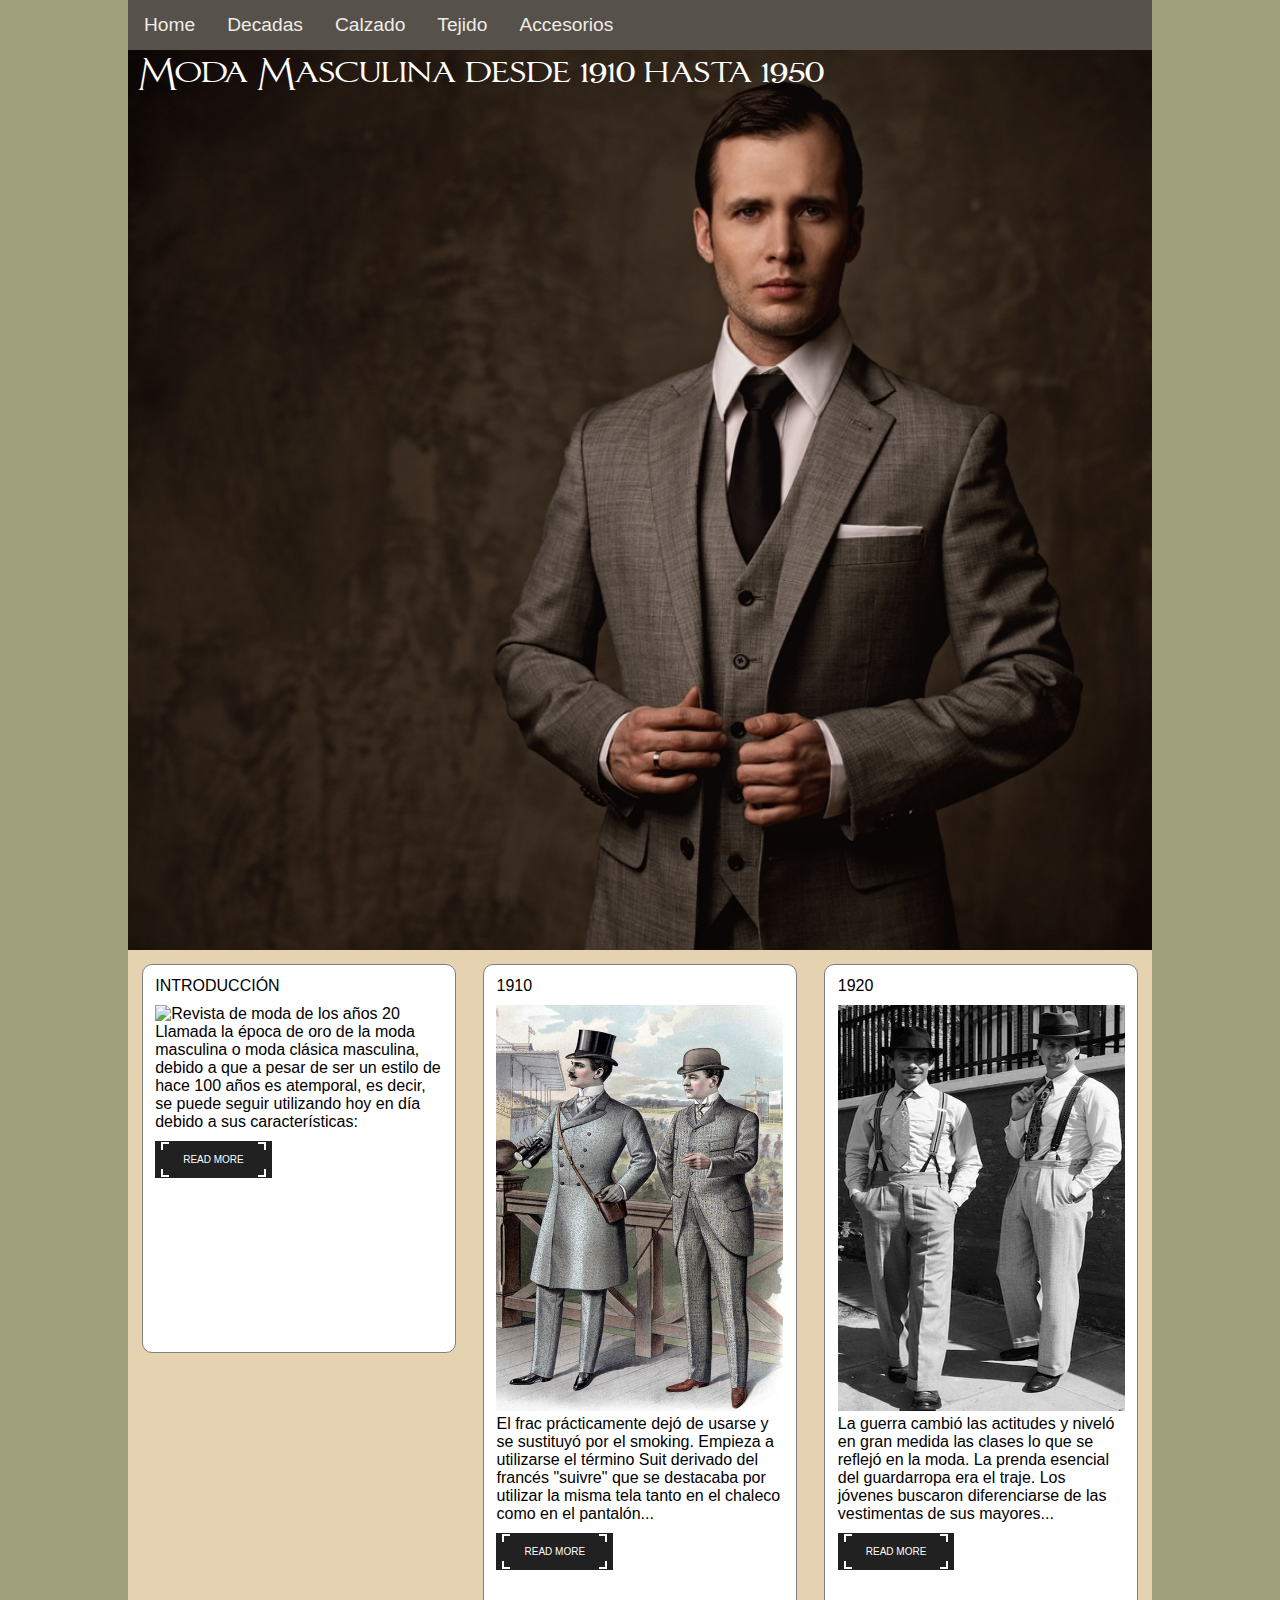
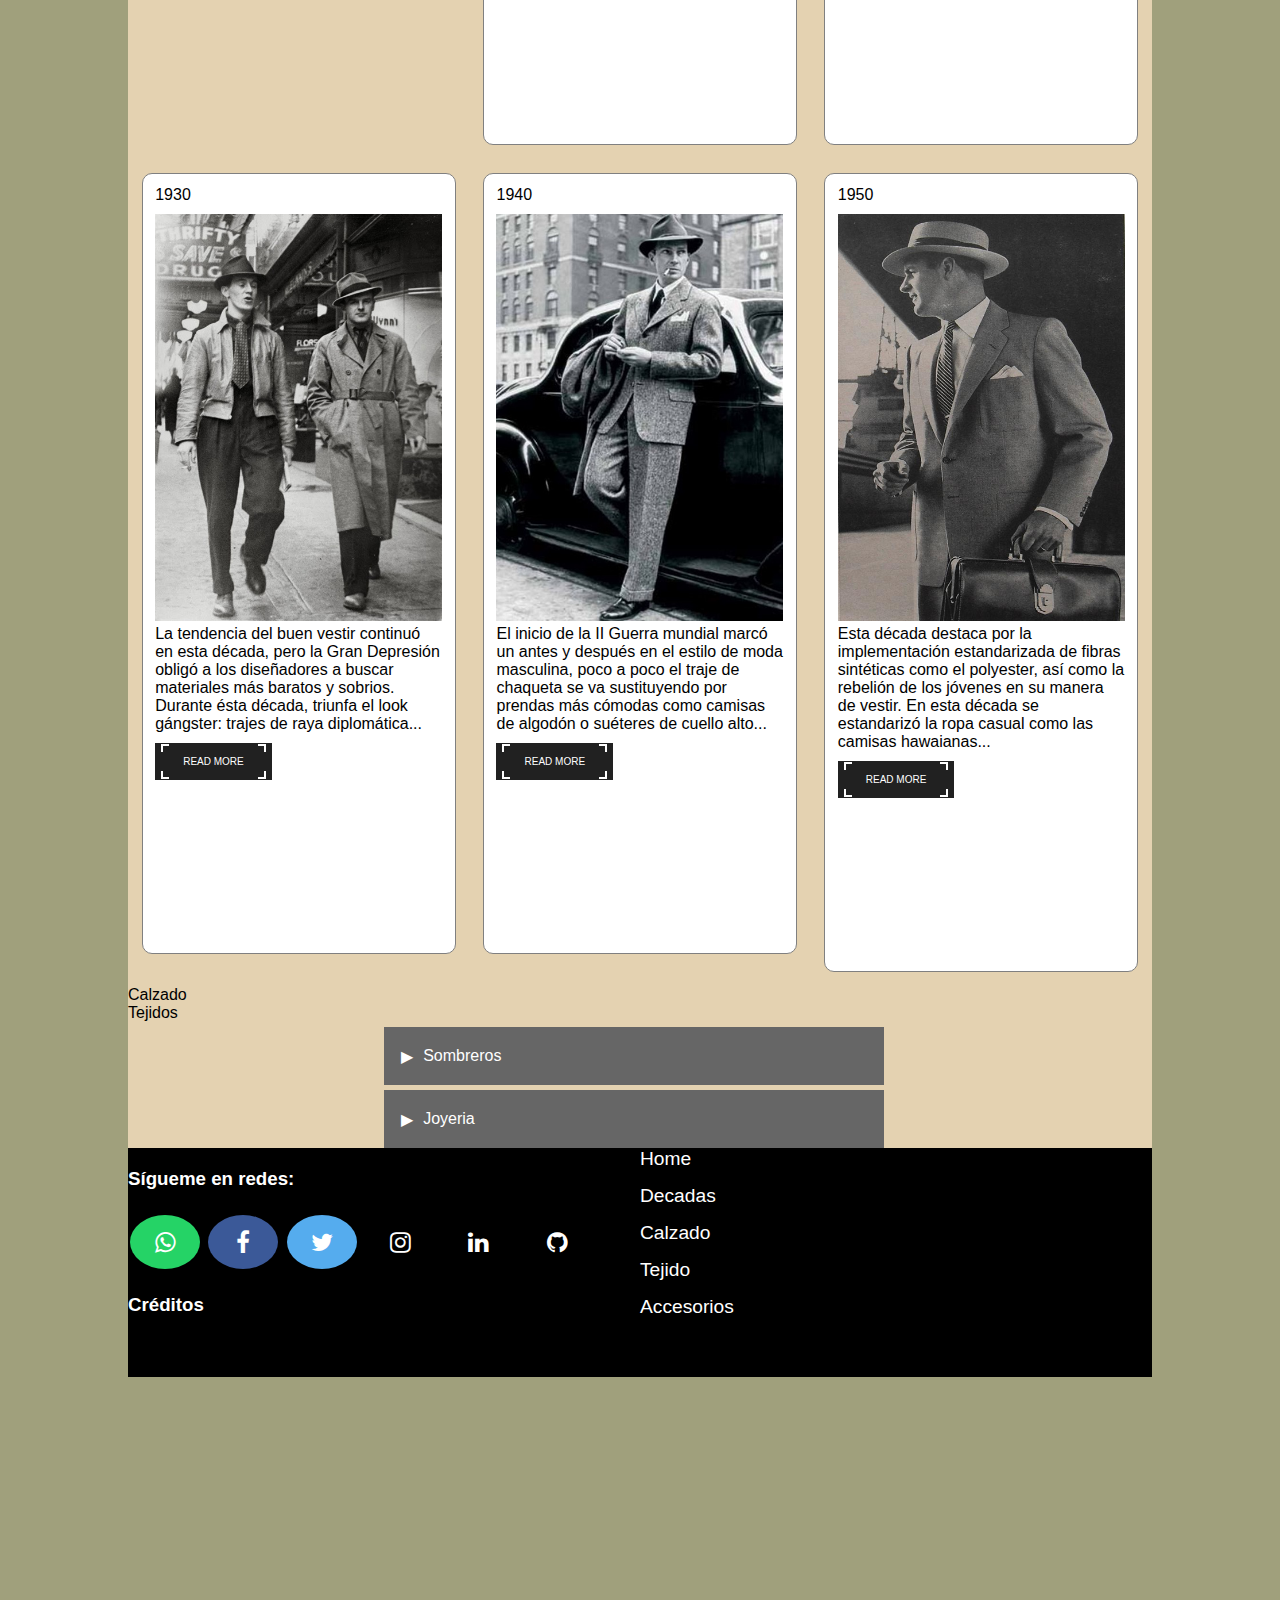
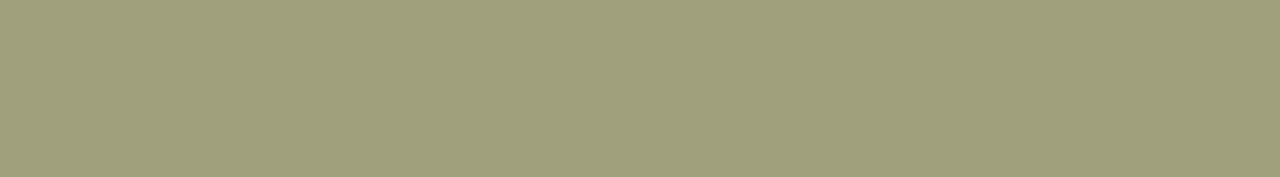
==== commit 0764c6f0: "Prueba distintos dispositivos" ====
--- a/Proyecto.html
+++ b/Proyecto.html
@@ -23,8 +23,8 @@
                 <a href="#" class="active">Home</a>
                 <a href="#decadas">Decadas</a>
                 <a href="#calzado">Calzado</a>
-                <a href="#tejido">Tejido</a>
-                <a href="#accesorio">Accesorios</a>
+                <a href="#tejidos">Tejido</a>
+                <a href="#accesorios">Accesorios</a>
                 
                 <!-- javascript:void(0) desactiva el comportamiento default del vinculo -->
                 <a href="javascript:void(0);" class="icon" onclick="myFunction()">
@@ -41,45 +41,35 @@
         
         <!-- Lugar de las cards con cada decada explicativa -->
         <section id="decadas">
-            <div class="grid-3">
+            <section class="grid-3">
 
               <!-- Carta de Introduccion -->
                 <div class="col-3">
                     <!-- Trigger/Open The Modal -->
-                    <div class="card" id="myBtn">
+                    <div class="card">
                       <p>INTRODUCCIÓN</p>
                       <img src="./img/introduccion.jpg" alt="Revista de moda de los años 20">
-
-                      <!-- The Modal -->
-                      <div id="myModal" class="modal">
-                        
-                        <!-- Modal content -->
-                        <div class="modal-content">
-                          <span class="close">&times;</span>
-                          <p>Lorem ipsum dolor sit amet consectetur adipisicing elit. Facilis doloremque, reprehenderit vel laboriosam impedit at nam voluptas tempore sapiente provident dolores! Officia, accusamus dolore natus repellat modi maiores! Quis, iste!</p>
-                          <p>Ab quia quidem illo vel repellendus quod voluptatem rerum! Placeat quos molestiae in dignissimos sit iusto voluptas neque magni unde vitae! Eum veniam optio, libero quos aliquid ea harum quae!</p>
-                          <p>Molestias est, explicabo atque fuga nihil maxime magnam quisquam exercitationem sed in debitis expedita modi sequi velit suscipit minus animi praesentium, officia cupiditate ut maiores sunt veritatis id. Dolor, perferendis.</p>
-                        </div>
+                      <p>Llamada la época de oro de la moda masculina o moda clásica masculina, debido a que a pesar de ser un estilo de hace 100 años es atemporal, es decir, se puede seguir utilizando hoy en día debido a sus características: </p>
+                      <button>
+                        <a class="read_more" href="#"><span>Read more</span></a>
+                      </button>
+                      <div class="container">
+                        <iframe class="responsive-iframe" src="https://www.youtube.com/embed/iM1UjoBv0Zc?si=e8dMivkjmxq9FCTk" title="YouTube video player" frameborder="0" allow="accelerometer; autoplay; clipboard-write; encrypted-media; gyroscope; picture-in-picture; web-share" allowfullscreen></iframe>
                       </div>
                     </div>
                 </div>
 
               <!-- Carta de la decada del 10 -->
                 <div class="col-3">
-                    <div class="card" id="myBtn">
+                    <div class="card">
                       <p>1910</p>
                       <img src="./img/decada 1910.jpg" alt="1910">
-
-                      <!-- The Modal -->
-                      <div id="myModal" class="modal">
-                        
-                        <!-- Modal content -->
-                        <div class="modal-content">
-                          <span class="close">&times;</span>
-                          <p>Lorem ipsum dolor sit amet consectetur adipisicing elit. Facilis doloremque, reprehenderit vel laboriosam impedit at nam voluptas tempore sapiente provident dolores! Officia, accusamus dolore natus repellat modi maiores! Quis, iste!</p>
-                          <p>Ab quia quidem illo vel repellendus quod voluptatem rerum! Placeat quos molestiae in dignissimos sit iusto voluptas neque magni unde vitae! Eum veniam optio, libero quos aliquid ea harum quae!</p>
-                          <p>Molestias est, explicabo atque fuga nihil maxime magnam quisquam exercitationem sed in debitis expedita modi sequi velit suscipit minus animi praesentium, officia cupiditate ut maiores sunt veritatis id. Dolor, perferendis.</p>
-                        </div>
+                      <p>El frac prácticamente dejó de usarse y se sustituyó por el smoking. Empieza a utilizarse el término Suit derivado del francés "suivre" que se destacaba por utilizar la misma tela tanto en el chaleco como en el pantalón... </p>
+                      <button>
+                        <a class="read_more" href="#"><span>Read more</span></a>
+                      </button>
+                      <div class="container">
+                        <iframe class="responsive-iframe" src="https://www.youtube.com/embed/QHp1xga2i-o?si=fme2zaaLNhKTcPFE" title="YouTube video player" frameborder="0" allow="accelerometer; autoplay; clipboard-write; encrypted-media; gyroscope; picture-in-picture; web-share" allowfullscreen></iframe>
                       </div>
                     </div>
                 </div>
@@ -89,17 +79,13 @@
                     <div class="card">
                       <p>1920</p>
                       <img src="./img/1920.jpg" alt="1920">
-
-                      <!-- The Modal -->
-                      <div id="myModal" class="modal">
-                        
-                        <!-- Modal content -->
-                        <div class="modal-content">
-                          <span class="close">&times;</span>
-                          <p>Lorem ipsum dolor sit amet consectetur adipisicing elit. Facilis doloremque, reprehenderit vel laboriosam impedit at nam voluptas tempore sapiente provident dolores! Officia, accusamus dolore natus repellat modi maiores! Quis, iste!</p>
-                          <p>Ab quia quidem illo vel repellendus quod voluptatem rerum! Placeat quos molestiae in dignissimos sit iusto voluptas neque magni unde vitae! Eum veniam optio, libero quos aliquid ea harum quae!</p>
-                          <p>Molestias est, explicabo atque fuga nihil maxime magnam quisquam exercitationem sed in debitis expedita modi sequi velit suscipit minus animi praesentium, officia cupiditate ut maiores sunt veritatis id. Dolor, perferendis.</p>
-                        </div>
+                      <p>La guerra cambió las actitudes y niveló en gran medida las clases lo que se reflejó en la moda. La prenda esencial del guardarropa era el traje. Los jóvenes buscaron diferenciarse de las vestimentas de sus mayores... <!-- por lo que adoptaron siluetas distintas, mucho mas anchas que las anteriores. Los trajes eran mas simples, con chaquetas sin hombreras mucho mas delgadas sobre los pantalones, los tejidos eran mas livianos y de colores mas claros. --></p>
+
+                      <button>
+                        <a class="read_more" href="#"><span>Read more</span></a>
+                      </button>
+                      <div class="container">
+                        <iframe class="responsive-iframe" src="https://www.youtube.com/embed/VQyGDyA-k7E?si=0LgiJ6PqYC2ifYFi" title="YouTube video player" frameborder="0" allow="accelerometer; autoplay; clipboard-write; encrypted-media; gyroscope; picture-in-picture; web-share" allowfullscreen></iframe>
                       </div>
                     </div>
                 </div>
@@ -109,17 +95,12 @@
                     <div class="card">
                       <p>1930</p>
                       <img src="./img/1930s.jpg" alt="1930">
-
-                      <!-- The Modal -->
-                      <div id="myModal" class="modal">
-                        
-                        <!-- Modal content -->
-                        <div class="modal-content">
-                          <span class="close">&times;</span>
-                          <p>Lorem ipsum dolor sit amet consectetur adipisicing elit. Facilis doloremque, reprehenderit vel laboriosam impedit at nam voluptas tempore sapiente provident dolores! Officia, accusamus dolore natus repellat modi maiores! Quis, iste!</p>
-                          <p>Ab quia quidem illo vel repellendus quod voluptatem rerum! Placeat quos molestiae in dignissimos sit iusto voluptas neque magni unde vitae! Eum veniam optio, libero quos aliquid ea harum quae!</p>
-                          <p>Molestias est, explicabo atque fuga nihil maxime magnam quisquam exercitationem sed in debitis expedita modi sequi velit suscipit minus animi praesentium, officia cupiditate ut maiores sunt veritatis id. Dolor, perferendis.</p>
-                        </div>
+                      <p>La tendencia del buen vestir continuó en esta década, pero la Gran Depresión obligó a los diseñadores a buscar materiales más baratos y sobrios. Durante ésta década, triunfa el look gángster: trajes de raya diplomática...</p>
+                      <button>
+                        <a class="read_more" href="#"><span>Read more</span></a>
+                      </button>
+                      <div class="container">
+                        <iframe class="responsive-iframe" src="https://www.youtube.com/embed/6hz35-CYxGA?si=gm8vCn8R5LO2oyAO" title="YouTube video player" frameborder="0" allow="accelerometer; autoplay; clipboard-write; encrypted-media; gyroscope; picture-in-picture; web-share" allowfullscreen></iframe>
                       </div>
                     </div>
                 </div>
@@ -129,17 +110,12 @@
                     <div class="card">
                       <p>1940</p>
                       <img src="./img/1940.jpg" alt="1940">
-
-                      <!-- The Modal -->
-                      <div id="myModal" class="modal">
-                        
-                        <!-- Modal content -->
-                        <div class="modal-content">
-                          <span class="close">&times;</span>
-                          <p>Lorem ipsum dolor sit amet consectetur adipisicing elit. Facilis doloremque, reprehenderit vel laboriosam impedit at nam voluptas tempore sapiente provident dolores! Officia, accusamus dolore natus repellat modi maiores! Quis, iste!</p>
-                          <p>Ab quia quidem illo vel repellendus quod voluptatem rerum! Placeat quos molestiae in dignissimos sit iusto voluptas neque magni unde vitae! Eum veniam optio, libero quos aliquid ea harum quae!</p>
-                          <p>Molestias est, explicabo atque fuga nihil maxime magnam quisquam exercitationem sed in debitis expedita modi sequi velit suscipit minus animi praesentium, officia cupiditate ut maiores sunt veritatis id. Dolor, perferendis.</p>
-                        </div>
+                      <p>El inicio de la II Guerra mundial marcó un antes y después en el estilo de moda masculina, poco a poco el traje de chaqueta se va sustituyendo por prendas más cómodas como camisas de algodón o suéteres de cuello alto...</p>
+                      <button>
+                        <a class="read_more" href="#"><span>Read more</span></a>
+                      </button>
+                      <div class="container">
+                        <iframe class="responsive-iframe" src="https://www.youtube.com/embed/c2E_8j5P2pY?si=7Jvb4I-1WBecRReB" title="YouTube video player" frameborder="0" allow="accelerometer; autoplay; clipboard-write; encrypted-media; gyroscope; picture-in-picture; web-share" allowfullscreen></iframe>
                       </div>
                     </div>
                 </div>
@@ -149,91 +125,215 @@
                     <div class="card">
                       <p>1950</p>
                       <img src="./img/1950.png" alt="1950">
-
-                      <!-- The Modal -->
-                      <div id="myModal" class="modal">
-                        
-                        <!-- Modal content -->
-                        <div class="modal-content">
-                          <span class="close">&times;</span>
-                          <p>Lorem ipsum dolor sit amet consectetur adipisicing elit. Facilis doloremque, reprehenderit vel laboriosam impedit at nam voluptas tempore sapiente provident dolores! Officia, accusamus dolore natus repellat modi maiores! Quis, iste!</p>
-                          <p>Ab quia quidem illo vel repellendus quod voluptatem rerum! Placeat quos molestiae in dignissimos sit iusto voluptas neque magni unde vitae! Eum veniam optio, libero quos aliquid ea harum quae!</p>
-                          <p>Molestias est, explicabo atque fuga nihil maxime magnam quisquam exercitationem sed in debitis expedita modi sequi velit suscipit minus animi praesentium, officia cupiditate ut maiores sunt veritatis id. Dolor, perferendis.</p>
-                        </div>
-                      </div>
-                    </div>
-                </div>
+                      <p>Esta década destaca por la implementación estandarizada de fibras sintéticas como el polyester, así como la rebelión de los jóvenes en su manera de vestir. En esta década se estandarizó la ropa casual como las camisas hawaianas...</p>
+                      <button>
+                        <a class="read_more" href="#"><span>Read more</span></a>
+                      </button>
+                      <div class="container">
+                        <iframe class="responsive-iframe" src="https://www.youtube.com/embed/g1UtBo7bRzc?si=ocVpv2tNaOmQdOIY" title="YouTube video player" frameborder="0" allow="accelerometer; autoplay; clipboard-write; encrypted-media; gyroscope; picture-in-picture; web-share" allowfullscreen></iframe>
+                      </div>
+                    </div>
+                </div>
+            </section>
+        </section>
+    
+        <!-- <section>Seccion de decadasduccion</section> -->
+        <section id="calzado">Calzado</section>
+
+      <!-- Carrusel de los tejidos -->
+        <section id="tejidos">Tejidos
+          <!-- <div class="container">
+              <div class="carousel">
+                  <input type="radio" name="slides" checked="checked" id="slide-1">
+                  <input type="radio" name="slides" id="slide-2">
+                  <input type="radio" name="slides" id="slide-3">
+                  <input type="radio" name="slides" id="slide-4">
+                  <input type="radio" name="slides" id="slide-5">
+                  <input type="radio" name="slides" id="slide-6">
+                  <ul class="carousel__slides">
+                      <li class="carousel__slide">
+                          <figure>
+                              <div>
+                                  <img src="https://picsum.photos/id/1041/800/450" alt="">
+                              </div>
+                              <figcaption>
+                                  Lorem ipsum dolor sit amet consectetur adipisicing elit.
+                                  <span class="credit">Photo: Tim Marshall</span>
+                              </figcaption>
+                          </figure>
+                      </li>
+                      <li class="carousel__slide">
+                          <figure>
+                              <div>
+                                  <img src="https://picsum.photos/id/1043/800/450" alt="">
+                              </div>
+                              <figcaption>
+                                  Lorem ipsum dolor sit amet consectetur adipisicing elit.
+                                  <span class="credit">Photo: Christian Joudrey</span>                            
+                              </figcaption>
+                          </figure>
+                      </li>
+                      <li class="carousel__slide">
+                          <figure>
+                              <div>
+                                  <img src="https://picsum.photos/id/1044/800/450" alt="">
+                              </div>
+                              <figcaption>
+                                  Lorem ipsum dolor sit amet consectetur adipisicing elit.
+                                  <span class="credit">Photo: Steve Carter</span>                            
+                              </figcaption>
+                          </figure>
+                      </li>
+                      <li class="carousel__slide">
+                          <figure>
+                              <div>
+                                  <img src="https://picsum.photos/id/1045/800/450" alt="">
+                              </div>
+                              <figcaption>
+                                  Lorem ipsum dolor sit amet consectetur adipisicing elit.
+                                  <span class="credit">Photo: Aleksandra Boguslawska</span>                            
+                              </figcaption>
+                          </figure>
+                      </li>
+                      <li class="carousel__slide">
+                          <figure>
+                              <div>
+                                  <img src="https://picsum.photos/id/1049/800/450" alt="">
+                              </div>
+                              <figcaption>
+                                  Lorem ipsum dolor sit amet consectetur adipisicing elit.
+                                  <span class="credit">Photo: Rosan Harmens</span>                            
+                              </figcaption>
+                          </figure>
+                      </li>
+                      <li class="carousel__slide">
+                          <figure>
+                              <div>
+                                  <img src="https://picsum.photos/id/1052/800/450" alt="">
+                              </div>
+                              <figcaption>
+                                  Lorem ipsum dolor sit amet consectetur adipisicing elit.
+                                  <span class="credit">Photo: Annie Spratt</span>                            
+                              </figcaption>
+                          </figure>
+                      </li>
+                  </ul>    
+                  <ul class="carousel__thumbnails">
+                      <li>
+                          <label for="slide-1"><img src="https://picsum.photos/id/1041/150/150" alt=""></label>
+                      </li>
+                      <li>
+                          <label for="slide-2"><img src="https://picsum.photos/id/1043/150/150" alt=""></label>
+                      </li>
+                      <li>
+                          <label for="slide-3"><img src="https://picsum.photos/id/1044/150/150" alt=""></label>
+                      </li>
+                      <li>
+                          <label for="slide-4"><img src="https://picsum.photos/id/1045/150/150" alt=""></label>
+                      </li>
+                      <li>
+                          <label for="slide-5"><img src="https://picsum.photos/id/1049/150/150" alt=""></label>
+                      </li>
+                      <li>
+                          <label for="slide-6"><img src="https://picsum.photos/id/1052/150/150" alt=""></label>
+                      </li>
+                  </ul>
+              </div>
+          </div>
+        </section> -->
+
+        <!-- Aqui se encuenra la seccion de los accesorios -->
+        <section id="accesorios">
+          <div>
+            <details>
+              <summary>Sombreros</summary>
+              <div class="content">
+                <div class="grid-2"> <!-- esto va a ser el contenedor del grid de 2-->
+                  <div class="col-2">
+                    <p>
+                      Lorem, ipsum dolor sit amet consectetur adipisicing elit. Modi unde, ex rem voluptates autem aliquid veniam quis temporibus repudiandae illo, nostrum, pariatur quae! At animi modi dignissimos corrupti placeat voluptatum!
+                    </p>
+                  </div>
+                  <div class="col-2">
+                    <img src="img/canotier-hombre.jpg" alt="canotier">
+                  </div>
+                </div>
+              </div>
+            </details>
+            <details>
+              <summary>Joyeria</summary>
+              <div class="content">
+                <p>
+                  Lorem, ipsum dolor sit amet consectetur adipisicing elit. Modi unde, ex rem voluptates autem aliquid veniam quis temporibus repudiandae illo, nostrum, pariatur quae! At animi modi dignissimos corrupti placeat voluptatum!
+                </p>
+                <img src="https://placebear.com/400/200" alt="">
+                <p>
+                  Facilis ducimus iure officia quos possimus quaerat iusto, quas, laboriosam sapiente autem ab assumenda eligendi voluptatum nisi eius cumque, tempore reprehenderit optio placeat praesentium non sint repellendus consequuntur? Nihil, soluta.
+                </p>
+              </div>
+            </details>
+          </div>
+        </section>
+
+      <!-- aqui se encuetra el footer -->
+      <footer>
+        <div class="grid-3d">
+
+          <!-- Redes Sociales asi como los lugares de donde se encontraron la informacion y las imagenes -->
+          <div class="col-4">
+
+            <h3>Sígueme en redes:</h3>
+            <a href="#" target="_blank"><i class="fa fa-whatsapp" aria-hidden="true"></i></a>
+            <a href="#" target="_blank"><i class="fa fa-facebook" aria-hidden="true"></i></a>
+            <a href="#" target="_blank"><i class="fa fa-twitter" aria-hidden="true"></i></a>
+            <i class="fa fa-instagram" aria-hidden="true"></i>
+            <i class="fa fa-linkedin" aria-hidden="true"></i>
+            <i class="fa fa-github" aria-hidden="true"></i>
+
+  <!--            <h3>Site oficial:</h3>
+            <a href="https://www.netflix.com/es/title/70264888" target="_blank">Black Mirror en Netflix</a> -->
+
+              <!-- créditos hechos en ventana modal de w3school -->
+
+              <!-- Trigger/Open The Modal -->
+              <h3 id="myBtn">Créditos</h3>
+
+              <!-- The Modal -->
+              <div id="myModal" class="modal">
+
+                <!-- Modal content -->
+                <div class="modal-content">
+                  <span class="close">&times;</span>
+                  <p>Ab quia quidem illo vel repellendus quod voluptatem rerum! Placeat quos molestiae in dignissimos sit iusto voluptas neque magni unde vitae! Eum veniam optio, libero quos aliquid ea harum quae!</p>
+                  <p>Molestias est, explicabo atque fuga nihil maxime magnam quisquam exercitationem sed in debitis expedita modi sequi velit suscipit minus animi praesentium, officia cupiditate ut maiores sunt veritatis id. Dolor, perferendis.</p>
+                </div>
+
+              </div> 
+
+          </div>
+
+          <!-- Copia de la barra de navegación -->
+          <div class="col-4">
+            <a href="#"><p>Home</p></a>
+            <a href="#decadas"><p>Decadas</p></a>
+            <a href="#calzado"><p>Calzado</p></a>
+            <a href="#tejidos"><p>Tejido</p></a>
+            <a href="#accesorio"><p>Accesorios</p></a>
+            
+          </div>
+          <div class="col-2">
+            <!-- google maps -->
+          <!-- <div class="container">
+            <iframe class="responsive-iframe" src="https://www.google.com/maps/embed?pb=!1m18!1m12!1m3!1d3197.256361209101!2d-4.557382323506227!3d36.74041717226424!2m3!1f0!2f0!3f0!3m2!1i1024!2i768!4f13.1!3m3!1m2!1s0xd72f1d2ffe3a137%3A0xe095a3ea561debe2!2sC.%20Frederick%20Terman%2C%2029590%2C%20M%C3%A1laga!5e0!3m2!1ses!2ses!4v1701770117781!5m2!1ses!2ses" style="border:0;" allowfullscreen="" loading="lazy" referrerpolicy="no-referrer-when-downgrade"></iframe>
+          </div> -->
+          </div>
+        </div>
+      </footer>
+    
     </div>
-    
-    <!-- <section>Seccion de decadasduccion</section> -->
-    <section id="calzado">Calzado</section>
-    <section id="tejidos">Tejidos</section>
-    <section id="accesorios">Accesorios
-      Sombreros
-      Joyerias
-      Relojes 
-      Varios
-    </section>
-
-    <!-- aqui se encuetra el footer -->
-    <footer>
-      <div class="grid-3d">
-
-        <!-- Redes Sociales asi como los lugares de donde se encontraron la informacion y las imagenes -->
-        <div class="col-4">
-
-           <h3>Sígueme en redes:</h3>
-           <a href="#" target="_blank"><i class="fa fa-whatsapp" aria-hidden="true"></i></a>
-           <a href="#" target="_blank"><i class="fa fa-facebook" aria-hidden="true"></i></a>
-           <a href="#" target="_blank"><i class="fa fa-twitter" aria-hidden="true"></i></a>
-           <i class="fa fa-instagram" aria-hidden="true"></i>
-           <i class="fa fa-linkedin" aria-hidden="true"></i>
-           <i class="fa fa-github" aria-hidden="true"></i>
-
-<!--            <h3>Site oficial:</h3>
-           <a href="https://www.netflix.com/es/title/70264888" target="_blank">Black Mirror en Netflix</a> -->
-
-            <!-- créditos hechos en ventana modal de w3school -->
-
-            <!-- Trigger/Open The Modal -->
-            <h3 id="myBtn">Créditos</h3>
-
-            <!-- The Modal -->
-            <div id="myModal" class="modal">
-
-            <!-- Modal content -->
-            <div class="modal-content">
-              <span class="close">&times;</span>
-              <p>Lorem ipsum dolor sit amet consectetur adipisicing elit. Facilis doloremque, reprehenderit vel laboriosam impedit at nam voluptas tempore sapiente provident dolores! Officia, accusamus dolore natus repellat modi maiores! Quis, iste!</p>
-              <p>Ab quia quidem illo vel repellendus quod voluptatem rerum! Placeat quos molestiae in dignissimos sit iusto voluptas neque magni unde vitae! Eum veniam optio, libero quos aliquid ea harum quae!</p>
-              <p>Molestias est, explicabo atque fuga nihil maxime magnam quisquam exercitationem sed in debitis expedita modi sequi velit suscipit minus animi praesentium, officia cupiditate ut maiores sunt veritatis id. Dolor, perferendis.</p>
-            </div>
-
-            </div> 
-
-        </div>
-
-        <!-- Copia de la barra de navegación -->
-        <div class="col-4">
-          <a href="#"><p>Home</p></a>
-          <a href="#decadas"><p>Decadas</p></a>
-          <a href="#calzado"><p>Calzado</p></a>
-          <a href="#tejido"><p>Tejido</p></a>
-          <a href="#accesorio"><p>Accesorios</p></a>
-          
-        </div>
-        <div class="col-2">
-           <!-- google maps -->
-         <!-- <div class="container">
-          <iframe class="responsive-iframe" src="https://www.google.com/maps/embed?pb=!1m18!1m12!1m3!1d3197.256361209101!2d-4.557382323506227!3d36.74041717226424!2m3!1f0!2f0!3f0!3m2!1i1024!2i768!4f13.1!3m3!1m2!1s0xd72f1d2ffe3a137%3A0xe095a3ea561debe2!2sC.%20Frederick%20Terman%2C%2029590%2C%20M%C3%A1laga!5e0!3m2!1ses!2ses!4v1701770117781!5m2!1ses!2ses" style="border:0;" allowfullscreen="" loading="lazy" referrerpolicy="no-referrer-when-downgrade"></iframe>
-         </div> -->
-        </div>
-    </div>
-    </footer>
-    
-
-
-    <!-- enlace al archivo de todos los js del website -->
+
+
+<!-- enlace al archivo de todos los js del website -->
     <script src="./js/funtions.js"></script>
 
 </body>
--- a/css/Proyecto.css
+++ b/css/Proyecto.css
@@ -6,74 +6,74 @@
 /***********************************************************/
 
 @font-face { 
-    font-family: titulo ;
-    src: url(../fonts/VectisW01-Regular\ Regular.ttf);
+  font-family: titulo ;
+  src: url(../fonts/VectisW01-Regular\ Regular.ttf);
 }
 @font-face {
-    font-family: textonormal;
-    src: url(../fonts/agoestoesan.ttf);
+  font-family: textonormal;
+  src: url(../fonts/agoestoesan.ttf);
 } 
 
 /************* estilo general ****************/
 
 body {margin: 0;padding:0; 
-    background-color: #a0a07c;
-    font-family: textonormal;}
+  background-color: #a0a07c;
+  font-family: textonormal;}
 
 #wrapper {background-color: #E4D2B1;
-        width:100%;             
-        margin:auto}   
+      width:100%;             
+      margin:auto}   
 
 
 /************************** nav style (from w3schools) **********************/
 
 nav {position:sticky;
-    top:0;
-    z-index:99;
-    opacity: 0.8;}
+  top:0;
+  z-index:99;
+  opacity: 0.8;}
 
 .fa-arrow-circle-up {position: fixed;
-                    bottom:20px;
-                    right:20px;
-                    font-size:2.5em !important;
-                    z-index:99;}
+                  bottom:20px;
+                  right:20px;
+                  font-size:2.5em !important;
+                  z-index:99;}
 
 a .fa-arrow-circle-up {color:gray;}
 
 /* Add a black background color to the top navigation */
 .topnav {
-     background-color: #333;
-     overflow: hidden;
-   }
-   
-   /* Style the links inside the navigation bar */
-   .topnav a {
-     float: left;
-     display: block;
-     color: #f2f2f2;
-     text-align: center;
-     padding: 14px 16px;
-     text-decoration: none; /***** no se subraye el vínculo ****/
-     font-size: 1.2em;
-   }
-   
-   /* Change the color of links on hover */
-   .topnav a:hover {
-     background-color: #ddd;
-     color: black;
-   }
-   
-   /* Add an active class to highlight the current page 
-   .topnav a.active {
-     background-color: #04AA6D;
-     color: white;
-   }
-   */
-
-   /* Hide the link that should open and close the topnav on small screens */
-   .topnav .icon {
-     display: none;
-   } 
+   background-color: #333;
+   overflow: hidden;
+ }
+ 
+ /* Style the links inside the navigation bar */
+ .topnav a {
+   float: left;
+   display: block;
+   color: #f2f2f2;
+   text-align: center;
+   padding: 14px 16px;
+   text-decoration: none; /***** no se subraye el vínculo ****/
+   font-size: 1.2em;
+ }
+ 
+ /* Change the color of links on hover */
+ .topnav a:hover {
+   background-color: #ddd;
+   color: black;
+ }
+ 
+ /* Add an active class to highlight the current page 
+ .topnav a.active {
+   background-color: #04AA6D;
+   color: white;
+ }
+ */
+
+ /* Hide the link that should open and close the topnav on small screens */
+ .topnav .icon {
+   display: none;
+ } 
 
 
 
@@ -83,111 +83,414 @@
 /************************************** HERO SCTION *************/
 
 #hero {background-image: url(../img/Men’s-Fashion-Style-in-the-1920s.jpg);
-    height: 100vh;       
-    background-size: cover;
-    background-position: 66%;
-    position:relative;    
+  height: 100vh;       
+  background-size: cover;
+  background-position: 66%;
+  position:relative;    
 }
 #titulo{
-    font-size: 30px;
-    font-family: titulo;
-    color: white;
-    margin-left: 10px;
-    padding-top: 0%;
+  font-size: 30px;
+  font-family: titulo;
+  color: white;
+  margin-left: 10px;
+  padding-top: 0%;
 }
 #hero button {background-color:#E4D2B1;
-                color: black;
-                font-weight: bold;
-                padding: 5px 10px;
-                border: none;
-                border-radius: 10px;
-                position:absolute;  
-                top:19% ;
-                left:15% ;
-                transform: translate(-50%,-50%);  
+              color: black;
+              font-weight: bold;
+              padding: 5px 10px;
+              border: none;
+              border-radius: 10px;
+              position:absolute;  
+              top:19% ;
+              left:15% ;
+              transform: translate(-50%,-50%);  
 
 }
 
 /*************************** decadas SECTION (GRID-3) ********************/
 
 .grid-3 {display: grid;
-    grid-template-columns: 50% 50%;}  /****** MOBILE FIRST ***/
+  grid-template-columns: 50% 50%;}  /****** MOBILE FIRST ***/
 
 .col-3 {padding: 4%;
-    }
+  }
 
 #decadasimg {width: 80%;
-        display: block;
-        margin: auto;}
+      display: block;
+      margin: auto;}
 
 
 /*************** estilo de la card dentro del grid-3 *********/
 
 .card {border: 1px solid gray;
-    background-color: white;
-    border-radius: 10px;
-    padding: 4%;
-    cursor: url(../img/pluma-removebg-preview.png);}
+  background-color: white;
+  border-radius: 10px;
+  padding: 4%;
+  cursor: url(../img/pluma-removebg-preview.png);}
 
 .card:hover {box-shadow: 3px 3px 5px #808080;}
 
 .card img {width: 100%;}
+
+/***************** Estilo del button **********/
+.read_more {
+position: relative;
+display: inline-block;
+padding: 10px 20px;
+border: 2px solid #fefefe;
+text-transform: uppercase;
+color: #fefefe;
+text-decoration: none;
+font-weight: 200;
+font-size: 10px;
+}
+
+.read_more::before {
+content: '';
+position: absolute;
+top: 6px;
+left: -2px;
+width: calc(100% + 4px);
+height: calc(100% - 12px);
+background-color: #212121;
+transition: 0.3s ease-in-out;
+transform: scaleY(1);
+}
+
+.read_more:hover::before {
+transform: scaleY(0);
+}
+
+.read_more::after {
+content: '';
+position: absolute;
+left: 6px;
+top: -2px;
+height: calc(100% + 4px);
+width: calc(100% - 12px);
+background-color: #212121;
+transition: 0.3s ease-in-out;
+transform: scaleX(1);
+transition-delay: 0.5s;
+}
+
+.read_more:hover::after {
+transform: scaleX(0);
+}
+
+.read_more span {
+position: relative;
+z-index: 3;
+}
+
+button {
+background-color: none;
+text-decoration: none;
+background-color: #212121;
+border: none;
+}
+
+/******************* estilo del video dentro de la card ***************/
+#decadas .container {
+position: relative;
+overflow: hidden;
+width: 100%;
+padding-top: 56.25%;
+}
+
+/* Then style the iframe to fit in the container div with full height and width */
+#decadas .responsive-iframe {
+position: absolute;
+top: 0;
+left: 0;
+bottom: 0;
+right: 0;
+width: 100%;
+height: 100%;
+}
+
 
 /************* cursor ************/
 .card {
-      cursor: url(../img/pluma-removebg-preview.png);
-}
-
-/************* Modal en las cards *********************/
-
-/* The Modal (background) */
-.card .modal {
-  display: none; /* Hidden by default */
-  position: fixed; /* Stay in place */
-  z-index: 1; /* Sit on top */
-  left: 10%;
-  top: 0;
-  width: 80%; /* Full width */
-  height: 100%; /* Full height */
-  overflow: auto; /* Enable scroll if needed */
-  background-color: rgb(0,0,0); /* Fallback color */
-  background-color: rgba(0,0,0,0.4); /* Black w/ opacity */
-  color:black;
-  }
-  
-  /* Modal Content/Box */
-.card .modal-content {
-  background-color: #fefefe;
-  margin: 15% auto; /* 15% from the top and centered */
-  padding: 20px;
-  border: 1px solid #888;
-  width: 80%; /* Could be more or less, depending on screen size */
-  }
-  
-  /* The Close Button */
-  .close {
-  color: #aaa;
-  float: right;
-  font-size: 28px;
-  font-weight: bold;
-  }
-  
-  .close:hover,
-  .close:focus {
-  color: black;
-  text-decoration: none;
-  cursor: pointer;
-  } 
-  
-  #myBtn {cursor:pointer;}
+    cursor: url(../img/pluma-removebg-preview.png);
+}
+
+
+/********************** Tejidos section ********************/
+/* @mixin aspect-ratio($width, $height) {
+position: relative;
+  
+&:before {
+  display: block;
+  content: "";
+  width: 100%;
+  padding-top: ($height / $width) * 100%;
+}
+  
+> img {
+      position: absolute;
+      top: 0;
+      left: 0;
+      right: 0;
+      bottom: 0;
+      width: 100%;
+      height: 100%;
+}
+}
+
+*** Estilo ***********
+
+section {
+  background: #F4F4F4;
+  padding: 50px 0;
+}
+
+.container {
+  max-width: 1044px;
+  margin: 0 auto;
+  padding: 0 20px;
+}
+
+.carousel {
+  display: block;
+  text-align: left;
+  position: relative;
+  margin-bottom: 22px;
+  
+  > input {
+      clip: rect(1px, 1px, 1px, 1px);
+      clip-path: inset(50%);
+      height: 1px;
+      width: 1px;
+      margin: -1px;
+      overflow: hidden;
+      padding: 0;
+      position: absolute;
+      
+      &:nth-of-type(6):checked ~ .carousel__slides .carousel__slide:first-of-type { margin-left: -500%; }
+      &:nth-of-type(5):checked ~ .carousel__slides .carousel__slide:first-of-type { margin-left: -400%; }
+      &:nth-of-type(4):checked ~ .carousel__slides .carousel__slide:first-of-type { margin-left: -300%; }
+      &:nth-of-type(3):checked ~ .carousel__slides .carousel__slide:first-of-type { margin-left: -200%; }
+      &:nth-of-type(2):checked ~ .carousel__slides .carousel__slide:first-of-type { margin-left: -100%; }
+      &:nth-of-type(1):checked ~ .carousel__slides .carousel__slide:first-of-type { margin-left: 0%; }
+      
+      &:nth-of-type(1):checked ~ .carousel__thumbnails li:nth-of-type(1) { box-shadow: 0px 0px 0px 5px rgba(0,0,255,0.5); }
+      &:nth-of-type(2):checked ~ .carousel__thumbnails li:nth-of-type(2) { box-shadow: 0px 0px 0px 5px rgba(0,0,255,0.5); }
+      &:nth-of-type(3):checked ~ .carousel__thumbnails li:nth-of-type(3) { box-shadow: 0px 0px 0px 5px rgba(0,0,255,0.5); }
+      &:nth-of-type(4):checked ~ .carousel__thumbnails li:nth-of-type(4) { box-shadow: 0px 0px 0px 5px rgba(0,0,255,0.5); }
+      &:nth-of-type(5):checked ~ .carousel__thumbnails li:nth-of-type(5) { box-shadow: 0px 0px 0px 5px rgba(0,0,255,0.5); }
+      &:nth-of-type(6):checked ~ .carousel__thumbnails li:nth-of-type(6) { box-shadow: 0px 0px 0px 5px rgba(0,0,255,0.5); }
+  }
+}
+
+.carousel__slides {
+  position: relative;
+  z-index: 1;
+  padding: 0;
+  margin: 0;
+  overflow: hidden;
+  white-space: nowrap;
+  box-sizing: border-box;
+  display: flex;
+}
+
+.carousel__slide {
+  position: relative;
+  display: block;
+  flex: 1 0 100%;
+  width: 100%;
+  height: 100%;
+  overflow: hidden;
+  transition: all 300ms ease-out;
+  vertical-align: top;
+  box-sizing: border-box;
+  white-space: normal;
+  
+  figure {
+      display: flex;
+      margin: 0;
+  }
+  
+  #tejidos div {
+      @include aspect-ratio(3, 2);
+      width: 100%;
+  }
+  
+  #tejidos img {
+      display: block;
+      flex: 1 1 auto;
+      object-fit: cover;
+  }
+  
+  figcaption {
+      align-self: flex-end;
+      padding: 20px 20px 0 20px;
+      flex: 0 0 auto;
+      width: 25%;
+      min-width: 150px;
+  }
+  
+  .credit {
+      margin-top: 1rem;
+      color: rgba(0, 0, 0, 0.5);
+      display: block;        
+  }
+  
+  &.scrollable {
+      overflow-y: scroll;
+  }
+}
+
+.carousel__thumbnails {
+  list-style: none;
+  padding: 0;
+  margin: 0;
+  display: flex;
+  
+  margin: 0 -10px;
+  
+  .carousel__slides + & {
+      margin-top: 20px;
+  }
+  
+  #tejidos li {        
+      flex: 1 1 auto;
+      max-width: calc((100% / 6) - 20px);  
+      margin: 0 10px;
+      transition: all 300ms ease-in-out;
+  }
+  
+  #tejidos label {
+      display: block;
+      @include aspect-ratio(1,1);
+      
+                
+      &:hover,
+      &:focus {
+          cursor: pointer;
+          
+          img {
+              box-shadow: 0px 0px 0px 1px rgba(0,0,0,0.25);
+              transition: all 300ms ease-in-out;
+          }
+      }
+  }
+  
+  #tejidos img {
+      display: block;
+      width: 100%;
+      height: 100%;
+      object-fit: cover;
+  }
+}
+*/
+
+
+/********************** Accesorios section *********************/
+
+#accesorios{margin-left:50%;
+          transform: translate(-50%);}
+
+/* # The Rotating Marker # */
+details summary::-webkit-details-marker { display: none; }
+summary::before {
+font-family: "Hiragino Mincho ProN", "Open Sans", sans-serif;
+content: "▶";
+position: absolute;
+top: 1rem;
+left: 0.8rem;
+transform: rotate(0);
+transform-origin: center;
+transition: 0.2s transform ease;
+}
+details[open] > summary:before {
+transform: rotate(90deg);
+transition: 0.45s transform ease;
+}
+
+/* # The Sliding Summary # */
+details { overflow: hidden; }
+details summary {
+position: relative;
+z-index: 10;
+}
+@keyframes details-show {
+from {
+  margin-bottom: -80%;
+  opacity: 0;
+  transform: translateY(-100%);
+}
+}
+details > *:not(summary) {
+animation: details-show 500ms ease-in-out;
+position: relative;
+z-index: 1;
+transition: all 0.3s ease-in-out;
+color: transparent;
+overflow: hidden;
+}
+details[open] > *:not(summary) { color: inherit; }
+
+
+/* # Just Some Pretty Styles # */
+body { font-family: "Open Sans", sans-serif; padding-bottom: 400px; }
+img { max-width: 100%; }
+p { margin: 0; padding-bottom: 10px; }
+p:last-child { padding: 0; }
+details {
+max-width: 500px;
+box-sizing: border-box;
+margin-top: 5px;
+background: white;
+}
+summary {
+border: 4px solid transparent;
+outline: none;
+padding: 1rem;
+display: block;
+background: #666;
+color: white;
+padding-left: 2.2rem;
+position: relative;
+cursor: pointer;
+}
+details[open] summary,
+summary:hover {
+color: #FFCA28;
+background: #444;
+}
+summary:hover strong,
+details[open] summary strong,
+summary:hover::before,
+details[open] summary::before {
+color: #FFA128;
+}
+.content {
+padding: 10px;
+border: 2px solid #888;
+border-top: none;
+}
+
+/******************  Sombreros (GRID-2) ************************/
+
+.grid-2 {display:grid;
+grid-template-columns: 100%;} /*** MOBILE FIRST ****/
+
+.col-2 {padding:4%;}
+
+#introimg {width:80%;
+  display:block;
+  margin:auto;}
+
 
 
 /******************** footer *****************************************/
 footer {background-color: black;
-  color:white;}
+color:white;}
 .grid-3d {
-     display:grid;
-     grid-template-columns: 50% 50%; 
+   display:grid;
+   grid-template-columns: 50% 50%; 
 
 }
 
@@ -202,9 +505,10 @@
 margin: 5px 2px;
 border-radius:50%;
 }
-    
+  
 footer a {color:white;
-    text-decoration: none;}
+  text-decoration: none;}
+
 /****** redes sociales en footer *****/
 footer .fa-facebook {background-color:#3B5998}
 
@@ -238,6 +542,8 @@
 width: 80%; /* Could be more or less, depending on screen size */
 }
 
+.enlaze{color: black;}
+
 /* The Close Button */
 .close {
 color: #aaa;
@@ -276,13 +582,13 @@
 }
 
 footer a p {font-size:1.2em;
-      margin-bottom:15px;
-      border:hidden;
-      padding-left:10px;
-      transition:1s;}
+    margin-bottom:15px;
+    border:hidden;
+    padding-left:10px;
+    transition:1s;}
 
 footer a p:hover {color:rgb(196, 195, 195);
-            border-left:3px solid white;}
+          border-left:3px solid white;}
 
 
 
@@ -291,37 +597,38 @@
 /*************** responsividad ************/
 
 @media only screen and (width>650px){    /******** TABLET **********/
-    #wrapper {width: 80%;} 
+  #wrapper {width: 80%;} 
+  .grid-2 {grid-template-columns:50% 50%;}
 
 }
 
 @media only screen and (width>900px){    /*************** COMPUTER *********/
-    .grid-3 {grid-template-columns: 33.33% 33.33% 33.33%;}
+  .grid-3 {grid-template-columns: 33.33% 33.33% 33.33%;}
 }
 
 
 /**************** responsive topnav (w3schools) *******************************/
 
- /* When the screen is less than 850 pixels wide, hide all links, except for the first one ("Home"). Show the link that contains should open and close the topnav (.icon) */
- @media screen and (max-width: 850px) {
-  .topnav a:not(:first-child) {display: none;}
-  .topnav a.icon {
-    float: right;
-    display: block;
-  }
+/* When the screen is less than 850 pixels wide, hide all links, except for the first one ("Home"). Show the link that contains should open and close the topnav (.icon) */
+@media screen and (max-width: 850px) {
+.topnav a:not(:first-child) {display: none;}
+.topnav a.icon {
+  float: right;
+  display: block;
+}
 }
 
 /* The "responsive" class is added to the topnav with JavaScript when the user clicks on the icon. This class makes the topnav look good on small screens (display the links vertically instead of horizontally) */
 @media screen and (max-width: 850px) {
-  .topnav.responsive {position: relative;}
-  .topnav.responsive a.icon {
-    position: absolute;
-    right: 0;
-    top: 0;
-  }
-  .topnav.responsive a {
-    float: none;
-    display: block;
-    text-align: left;
-  }
+.topnav.responsive {position: relative;}
+.topnav.responsive a.icon {
+  position: absolute;
+  right: 0;
+  top: 0;
+}
+.topnav.responsive a {
+  float: none;
+  display: block;
+  text-align: left;
+}
 } 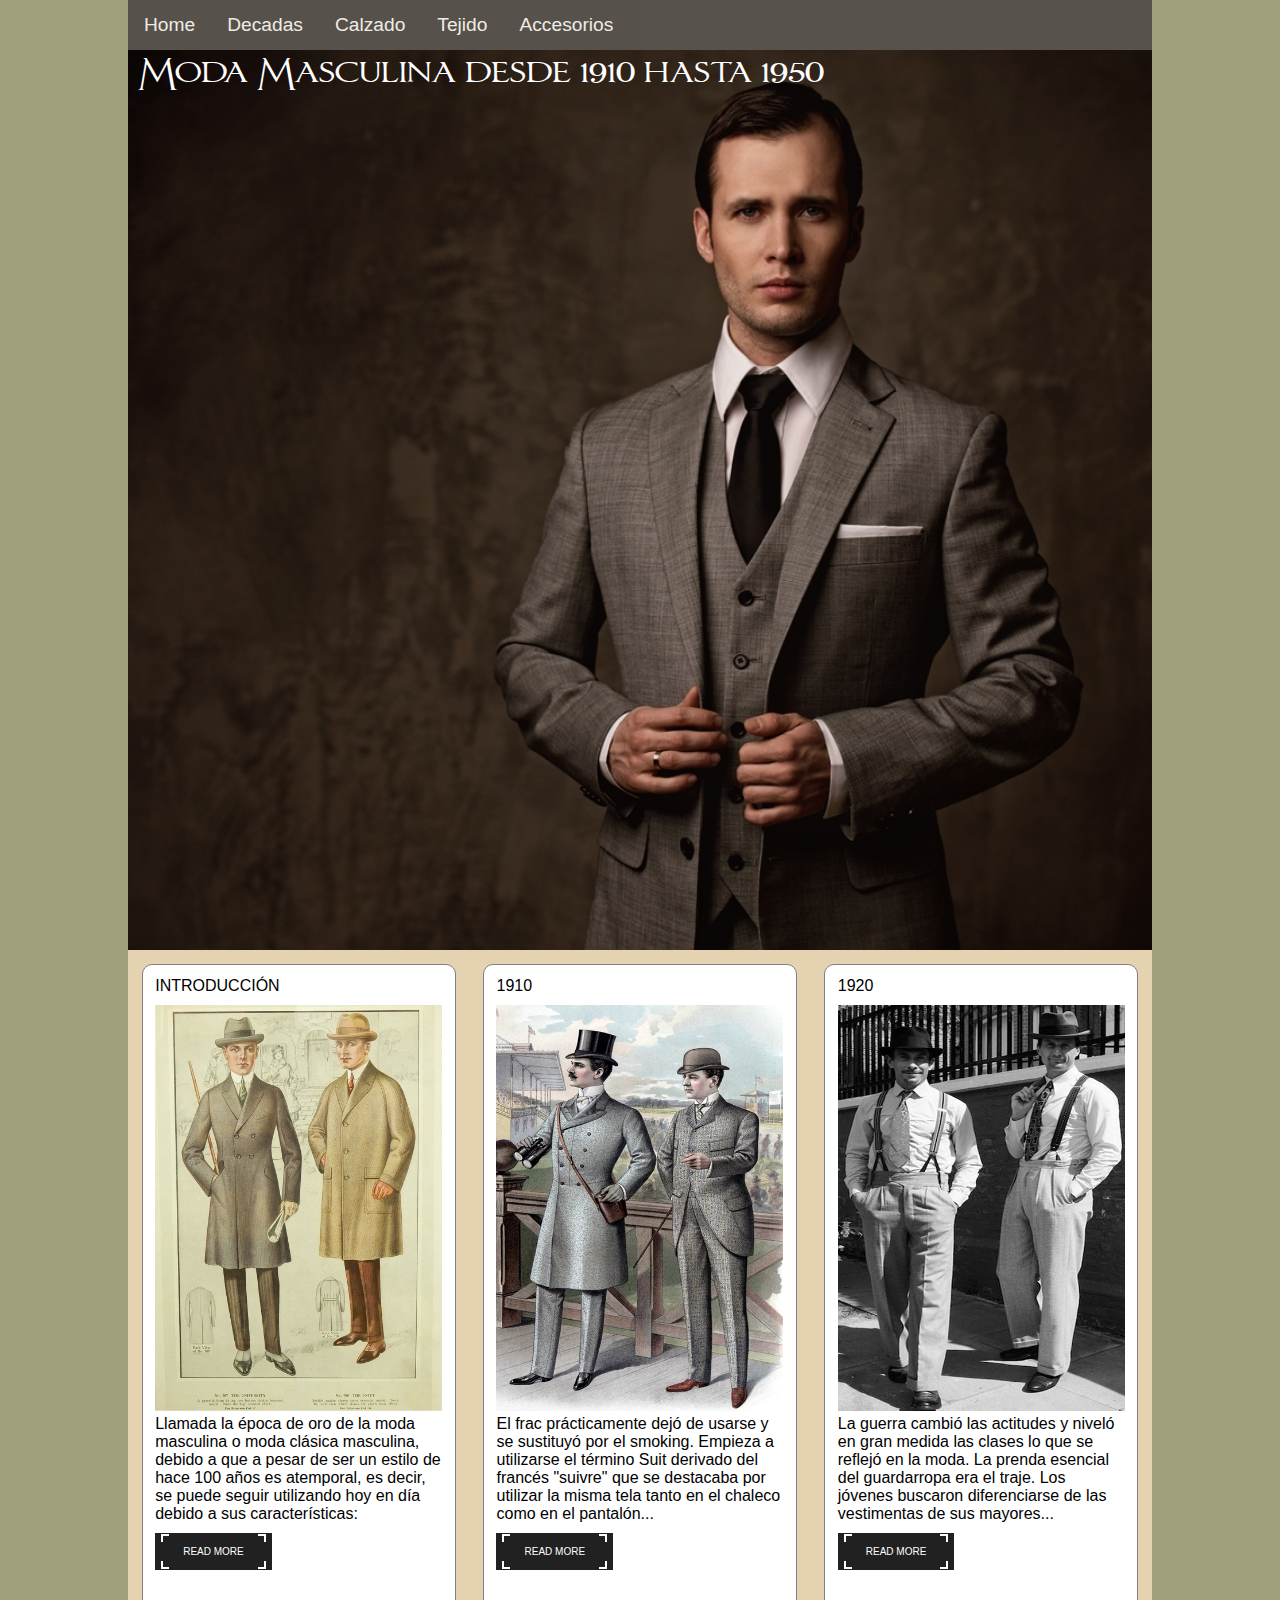
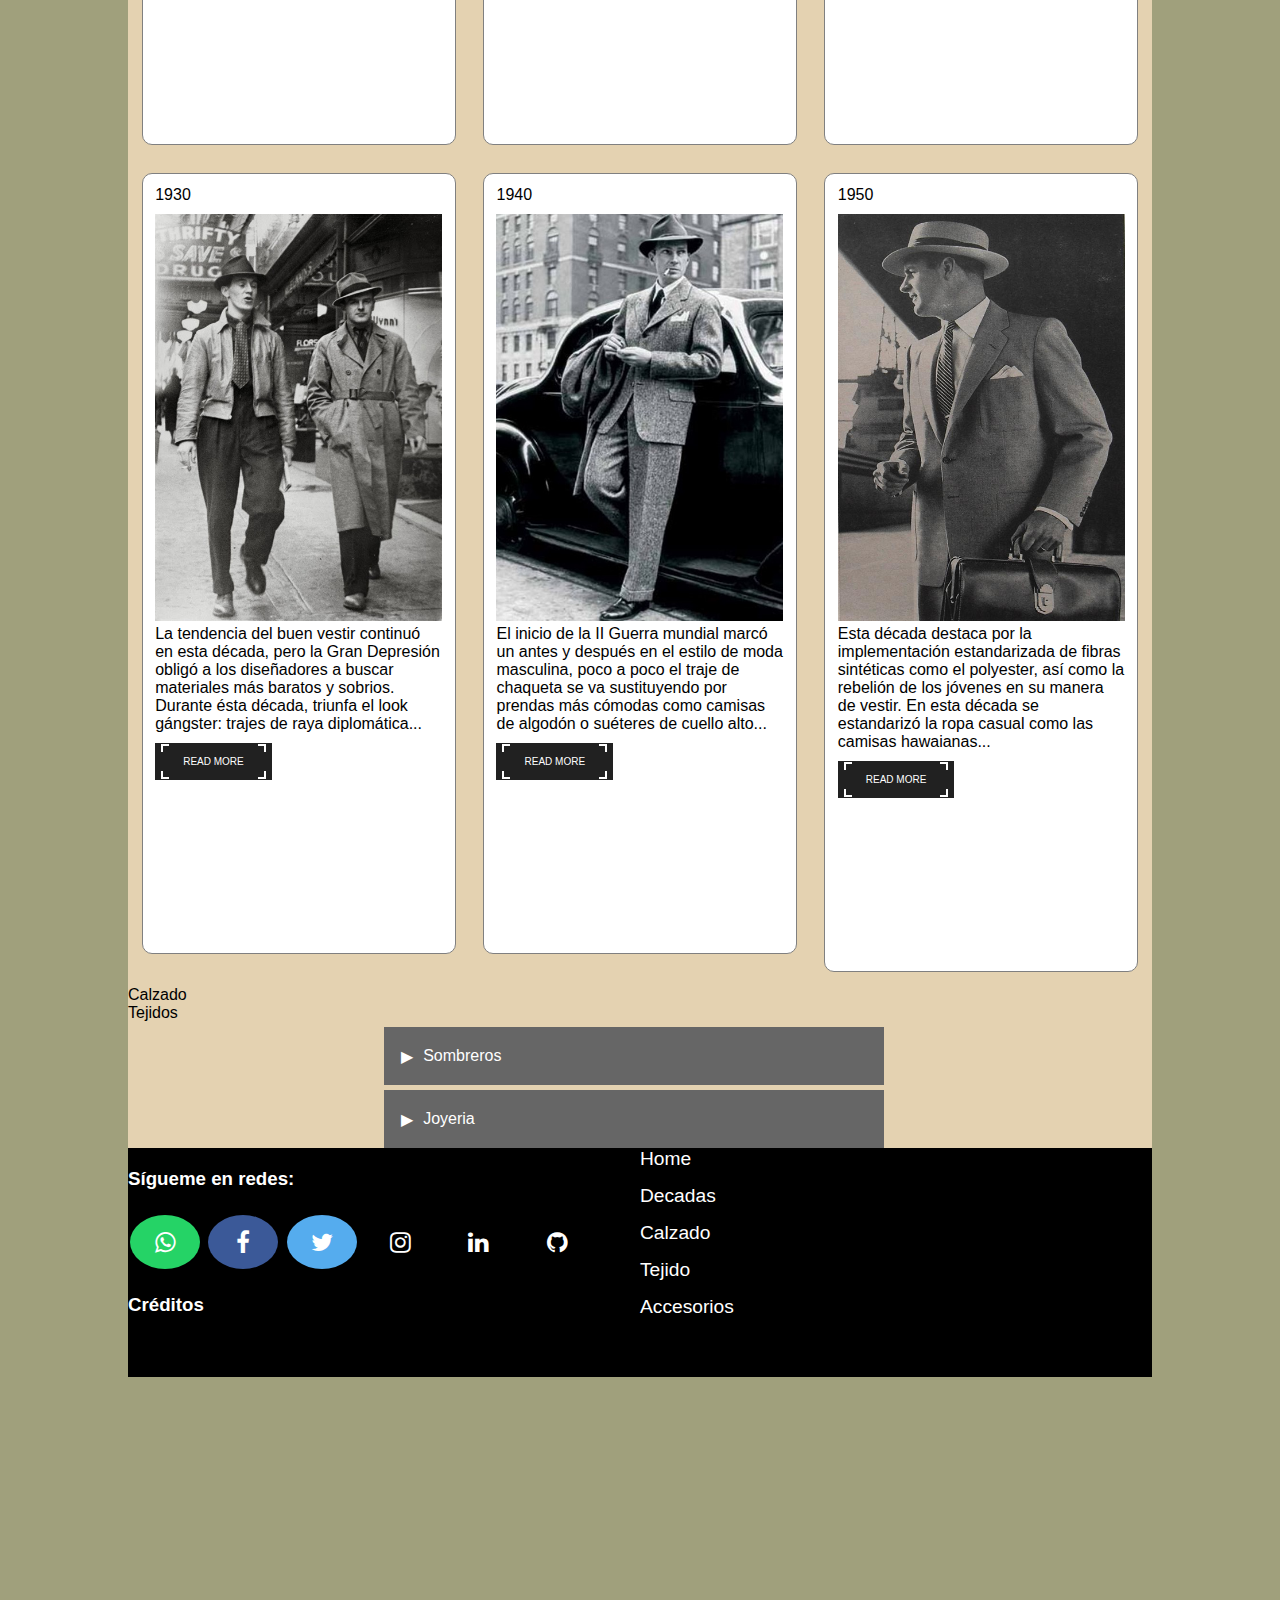
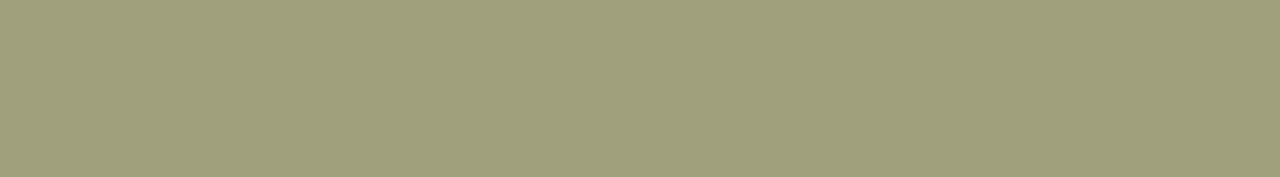
==== commit b3711320: "Subida entrega 2" ====
--- a/Proyecto.html
+++ b/Proyecto.html
@@ -48,7 +48,7 @@
                     <!-- Trigger/Open The Modal -->
                     <div class="card">
                       <p>INTRODUCCIÓN</p>
-                      <img src="./img/introduccion.jpg" alt="Revista de moda de los años 20">
+                      <img src="./img/Introduccion.jpg" alt="Revista de moda de los años 20">
                       <p>Llamada la época de oro de la moda masculina o moda clásica masculina, debido a que a pesar de ser un estilo de hace 100 años es atemporal, es decir, se puede seguir utilizando hoy en día debido a sus características: </p>
                       <button>
                         <a class="read_more" href="#"><span>Read more</span></a>
@@ -239,8 +239,8 @@
                       </li>
                   </ul>
               </div>
-          </div>
-        </section> -->
+          </div>-->
+        </section> 
 
         <!-- Aqui se encuenra la seccion de los accesorios -->
         <section id="accesorios">
@@ -249,28 +249,139 @@
               <summary>Sombreros</summary>
               <div class="content">
                 <div class="grid-2"> <!-- esto va a ser el contenedor del grid de 2-->
-                  <div class="col-2">
-                    <p>
-                      Lorem, ipsum dolor sit amet consectetur adipisicing elit. Modi unde, ex rem voluptates autem aliquid veniam quis temporibus repudiandae illo, nostrum, pariatur quae! At animi modi dignissimos corrupti placeat voluptatum!
-                    </p>
-                  </div>
-                  <div class="col-2">
-                    <img src="img/canotier-hombre.jpg" alt="canotier">
+
+                  <!-- Canotier -->
+                  <div class="col-2">
+                    <h4>Canotier</h4>
+                    <p>
+                      Se trata de un sombrero de verano hecho con un tipo de paja plana y rígida conocida como "Sennit", esta está trenzada en ángulos. Tendrá una forma elíptica, un borde y una corona plana. Contará con una cinta de grogrén, sólida o rayada...
+                    </p>
+                    <button>
+                      <a class="read_more" href="#"><span>Read more</span></a>
+                    </button>
+                  </div>
+                  <div class="col-2">
+                    <img src="./img/canotier-hombre.jpg" alt="canotier">
+                  </div>
+
+                  <!-- Bombin -->
+                  <div class="col-2">
+                    <h4>Bombín</h4>
+                    <p>
+                      Es un sombrero rígido, puede estar hecho de poliéster, fieltro de lana o fieltro de piel. Su rasgo distintivo es su corona redonda, abierta y con forma de tazón, suele tener un ala curvada...
+                    </p>
+                    <button>
+                      <a class="read_more" href="#"><span>Read more</span></a>
+                    </button>
+                  </div>
+                  <div class="col-2">
+                    <img src="./img/bombin.jpg" alt="bombin">
+                  </div>
+
+                  <!-- Panama -->
+                  <div class="col-2">
+                    <h4>Panama</h4>
+                    <p>
+                      Se trata de un sombrero de verano blanco hecho con paja de la palmera toquilla, es original de Ecuador, su nombre se popularizó debido a que se fotografió a Theodore Roosevelt durante la construcción del canal de Panamá...
+                    </p>
+                    <button>
+                      <a class="read_more" href="#"><span>Read more</span></a>
+                    </button>
+                  </div>
+                  <div class="col-2">
+                    <img src="./img/panama.jpg" alt="Panama">
+                  </div>
+
+                  <!-- Fedora -->
+                  <div class="col-2">
+                    <h4>Fedora</h4>
+                    <p>
+                      Es un sombrero de ala plegable que se puede moldear en varias formas diferentes, debido a que es un sombrero de fieltro blando. El ala puede tener diferentes tamaños, así como diferentes bordes...
+                    </p>
+                    <button>
+                      <a class="read_more" href="#"><span>Read more</span></a>
+                    </button>
+                  </div>
+                  <div class="col-2">
+                    <img src="./img/fedora.jpg" alt="Fedora">
+                  </div>
+
+                  <!-- Flat cap -->
+                  <div class="col-2">
+                    <h4>Flat cap</h4>
+                    <p>
+                      Es un tipo de sombrero más informal, propio de las clases trabajadoras de Inglaterra, aunque también la uso la aristocracia. Está hecha de una tela tejida, su construcción es de una sola pieza...
+                    </p>
+                    <button>
+                      <a class="read_more" href="#"><span>Read more</span></a>
+                    </button>
+                  </div>
+                  <div class="col-2">
+                    <img src="./img/derby-gorra-plana-de-lana-merina.jpg" alt="Flat cap">
                   </div>
                 </div>
               </div>
             </details>
             <details>
               <summary>Joyeria</summary>
-              <div class="content">
-                <p>
-                  Lorem, ipsum dolor sit amet consectetur adipisicing elit. Modi unde, ex rem voluptates autem aliquid veniam quis temporibus repudiandae illo, nostrum, pariatur quae! At animi modi dignissimos corrupti placeat voluptatum!
-                </p>
-                <img src="https://placebear.com/400/200" alt="">
-                <p>
-                  Facilis ducimus iure officia quos possimus quaerat iusto, quas, laboriosam sapiente autem ab assumenda eligendi voluptatum nisi eius cumque, tempore reprehenderit optio placeat praesentium non sint repellendus consequuntur? Nihil, soluta.
-                </p>
-              </div>
+                <div class="grid-2"> <!-- esto va a ser el contenedor del grid de 2-->
+                  <!-- Tachones de cuello -->
+                  <div class="col-2">
+                    <h4>Tachones de cuello</h4>
+                    <p>
+                      Antiguamente los cuellos y los puños de las camisas estaban separados. Los cuellos debian ser almidonados y hechos rígidos, como estos no se podían se abotonados o atados al cuerpo de la camisa surgieron los tachones de cuello...
+                    </p>
+                    <button>
+                      <a class="read_more" href="#"><span>Read more</span></a>
+                    </button>
+                  </div>
+                  <div class="col-2">
+                    <img src="./img/Tachon de cuello.jpg" alt="Tachones de cuello">
+                  </div>
+
+                  <!-- Alfiler y pin de Corbata -->
+                  <div class="col-2">
+                    <h4>Alfiler y pin de Corbata</h4>
+                    <p>
+                      A pesar de ser poco comunes hoy en día aún se pueden encontrar. Estas se usan para mantener la corbata en su correcto lugar, los alfileres se usan perforando la corbata y camisa, y el pin la engancha...
+                    </p>
+                    <button>
+                      <a class="read_more" href="#"><span>Read more</span></a>
+                    </button>
+                  </div>
+                  <div class="col-2">
+                    <img src="./img/Pin de corbata.jpeg" alt="Alfiler y pin de Corbata">
+                  </div>
+
+                  <!-- Anillo de Corbata -->
+                  <div class="col-2">
+                    <h4>Anillo de Corbata</h4>
+                    <p>
+                      Para su uso solo hace falta pasar ambos extremos de la corbata o bufanda a través del anillo y luego tirar hacia arriba para ajustar. Este puede ser una banda lisa y simple, un anillo de sello o más ornamental en cuanto al diseño...
+                    </p>
+                    <button>
+                      <a class="read_more" href="#"><span>Read more</span></a>
+                    </button>
+                  </div>
+                  <div class="col-2">
+                    <img src="./img/anillo.jpeg" alt="Anillo de Corbata">
+                  </div>
+
+                  <!-- Cadena de Cuello -->
+                  <div class="col-2">
+                    <h4>Cadena de Cuello</h4>
+                    <p>
+                      Consiste en una cadena que está unida a 2 piezas que son insertadas a través de cada hoja de un cuello, dejando la cadena colgando a lo largo del ensanche del cuello...
+                    </p>
+                    <button>
+                      <a class="read_more" href="#"><span>Read more</span></a>
+                    </button>
+                  </div>
+                  <div class="col-2">
+                    <img src="./img/chain.jpg" alt="Cadena de Cuello">
+                  </div>
+                </div>
+              
             </details>
           </div>
         </section>
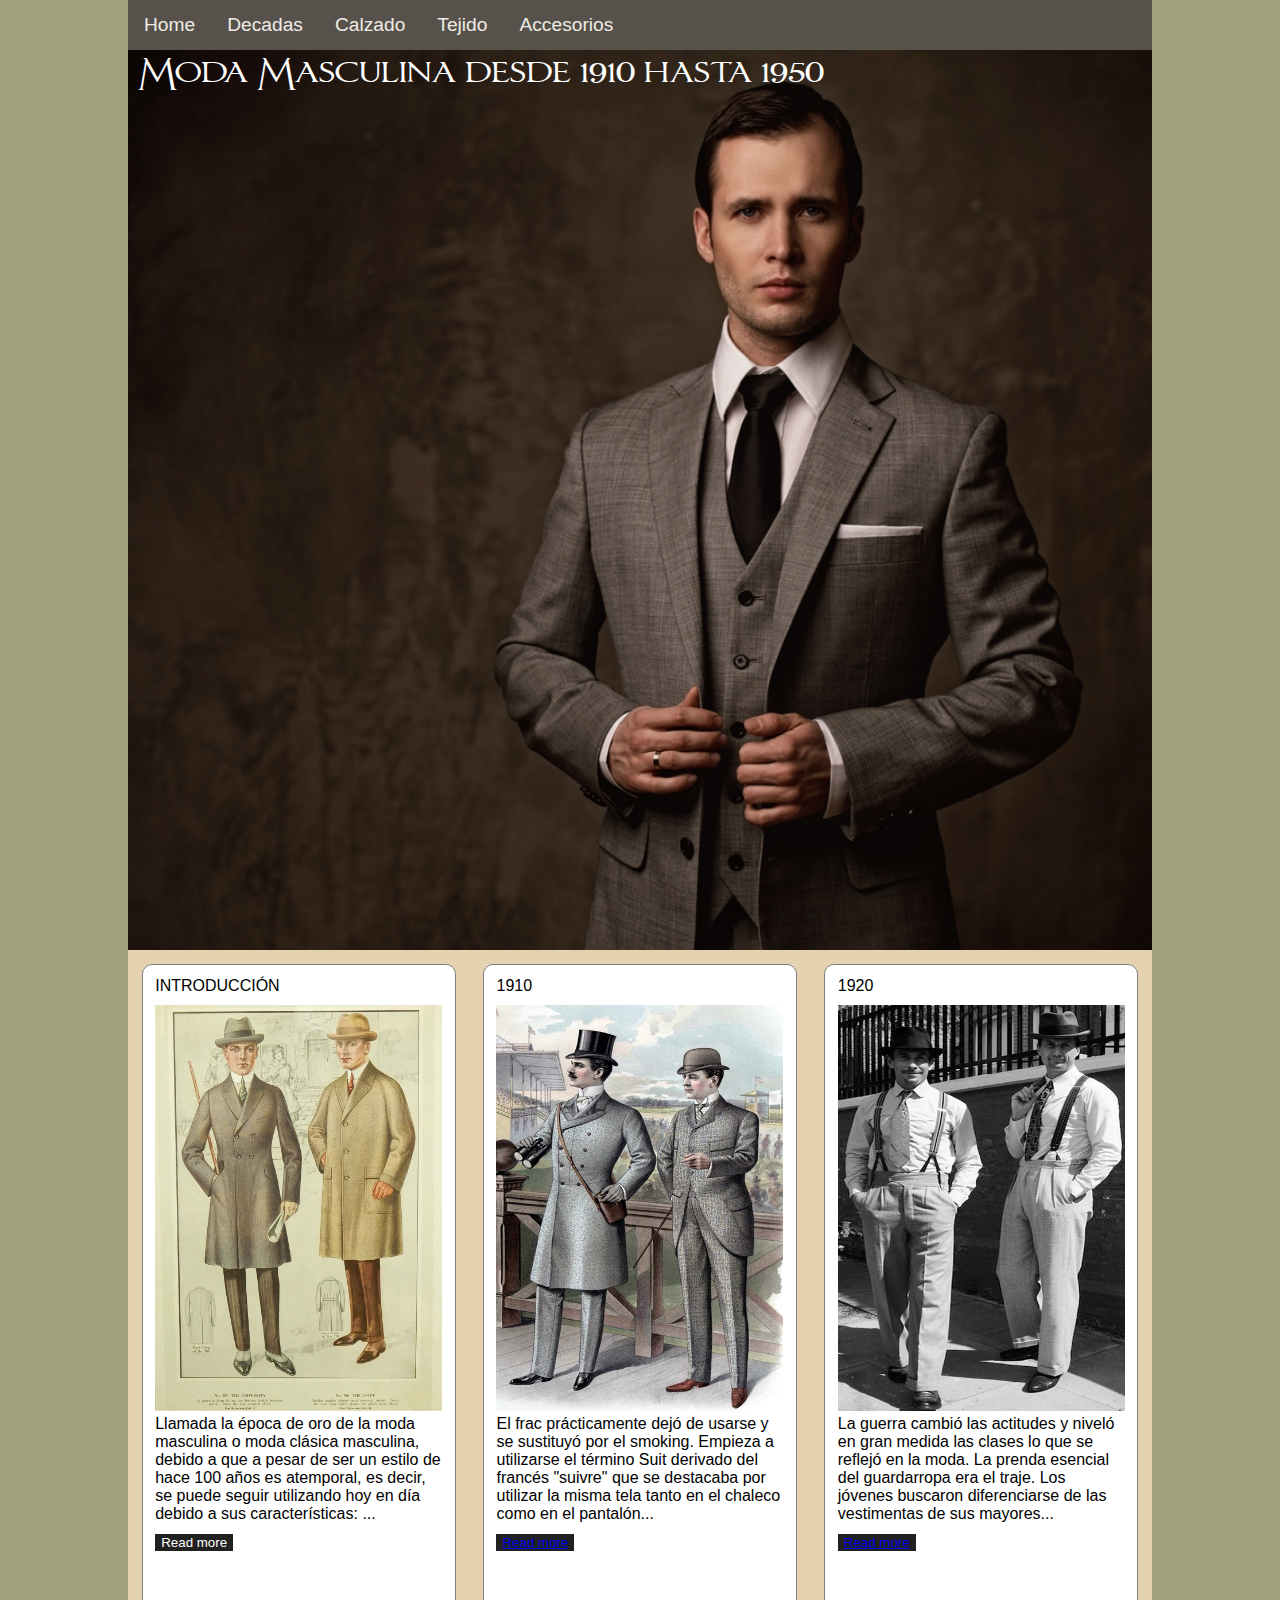
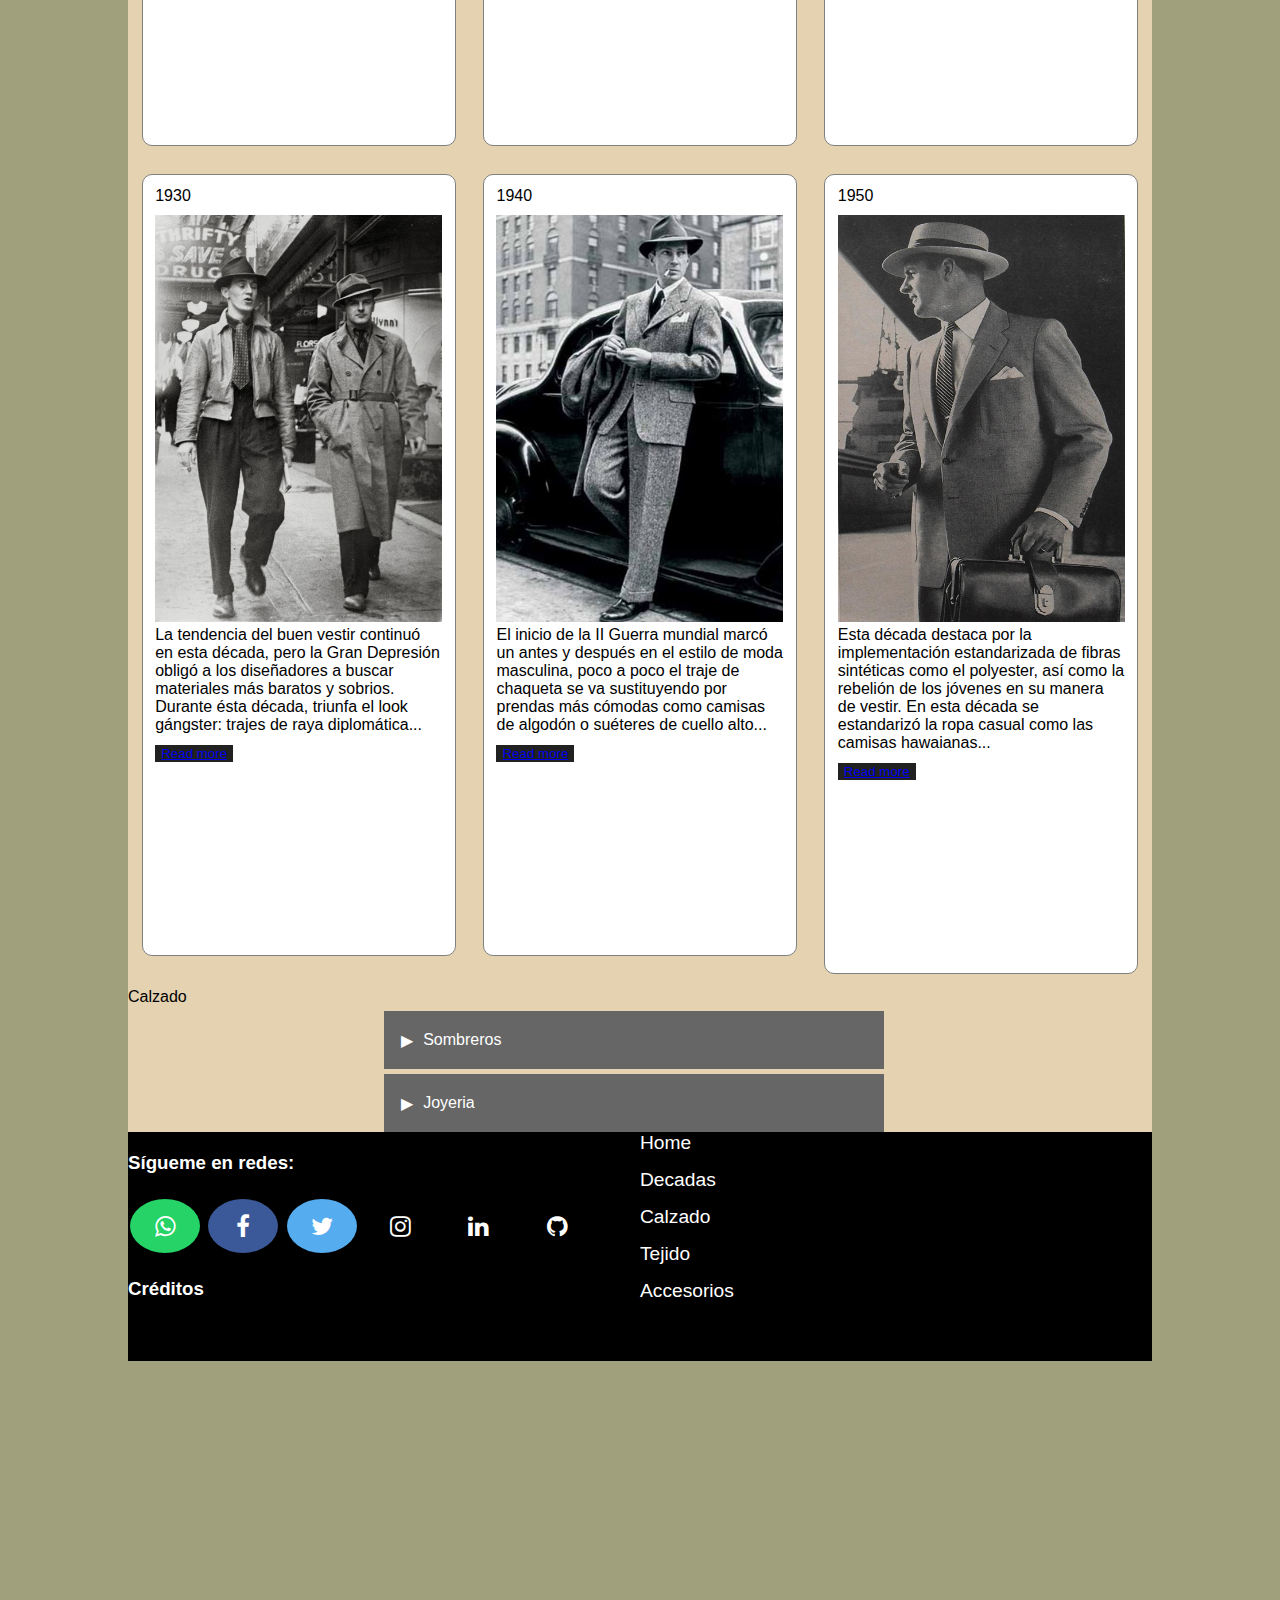
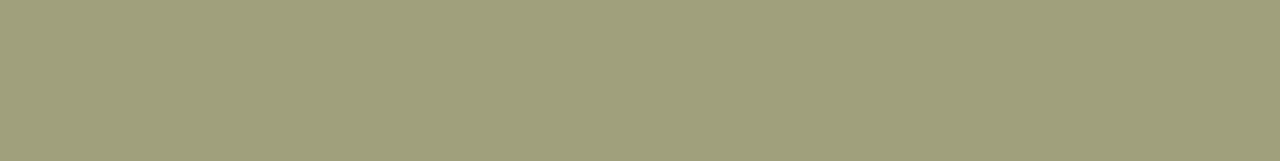
==== commit fcf77b39: "Leer mas empezado" ====
--- a/Proyecto.html
+++ b/Proyecto.html
@@ -49,9 +49,9 @@
                     <div class="card">
                       <p>INTRODUCCIÓN</p>
                       <img src="./img/Introduccion.jpg" alt="Revista de moda de los años 20">
-                      <p>Llamada la época de oro de la moda masculina o moda clásica masculina, debido a que a pesar de ser un estilo de hace 100 años es atemporal, es decir, se puede seguir utilizando hoy en día debido a sus características: </p>
-                      <button>
-                        <a class="read_more" href="#"><span>Read more</span></a>
+                      <p>Llamada la época de oro de la moda masculina o moda clásica masculina, debido a que a pesar de ser un estilo de hace 100 años es atemporal, es decir, se puede seguir utilizando hoy en día debido a sus características: <span id="dots">...</span><span id="more">Lorem ipsum dolor sit amet, consectetur adipisicing elit. Magnam, pariatur? Similique, eaque! Error deserunt rerum, dolor quo odio quaerat</span></p>
+                      <button onclick="myButton()" id ="myButton" >
+                        <a class="read_more"><span>Read more</span></a>
                       </button>
                       <div class="container">
                         <iframe class="responsive-iframe" src="https://www.youtube.com/embed/iM1UjoBv0Zc?si=e8dMivkjmxq9FCTk" title="YouTube video player" frameborder="0" allow="accelerometer; autoplay; clipboard-write; encrypted-media; gyroscope; picture-in-picture; web-share" allowfullscreen></iframe>
@@ -141,8 +141,8 @@
         <section id="calzado">Calzado</section>
 
       <!-- Carrusel de los tejidos -->
-        <section id="tejidos">Tejidos
-          <!-- <div class="container">
+        <!-- <section id="tejidos">Tejidos
+          <div class="container">
               <div class="carousel">
                   <input type="radio" name="slides" checked="checked" id="slide-1">
                   <input type="radio" name="slides" id="slide-2">
@@ -239,8 +239,8 @@
                       </li>
                   </ul>
               </div>
-          </div>-->
-        </section> 
+          </div>
+        </section>  -->
 
         <!-- Aqui se encuenra la seccion de los accesorios -->
         <section id="accesorios">
--- a/css/Proyecto.css
+++ b/css/Proyecto.css
@@ -134,61 +134,17 @@
 .card img {width: 100%;}
 
 /***************** Estilo del button **********/
-.read_more {
-position: relative;
-display: inline-block;
-padding: 10px 20px;
-border: 2px solid #fefefe;
-text-transform: uppercase;
-color: #fefefe;
-text-decoration: none;
-font-weight: 200;
-font-size: 10px;
-}
-
-.read_more::before {
-content: '';
-position: absolute;
-top: 6px;
-left: -2px;
-width: calc(100% + 4px);
-height: calc(100% - 12px);
-background-color: #212121;
-transition: 0.3s ease-in-out;
-transform: scaleY(1);
-}
-
-.read_more:hover::before {
-transform: scaleY(0);
-}
-
-.read_more::after {
-content: '';
-position: absolute;
-left: 6px;
-top: -2px;
-height: calc(100% + 4px);
-width: calc(100% - 12px);
-background-color: #212121;
-transition: 0.3s ease-in-out;
-transform: scaleX(1);
-transition-delay: 0.5s;
-}
-
-.read_more:hover::after {
-transform: scaleX(0);
-}
-
-.read_more span {
-position: relative;
-z-index: 3;
-}
+
+/**** Poner en blanco la parte que viene despues del read more */
+#more {display: none;}
 
 button {
 background-color: none;
 text-decoration: none;
 background-color: #212121;
 border: none;
+margin-bottom: 20px;
+color: white;
 }
 
 /******************* estilo del video dentro de la card ***************/
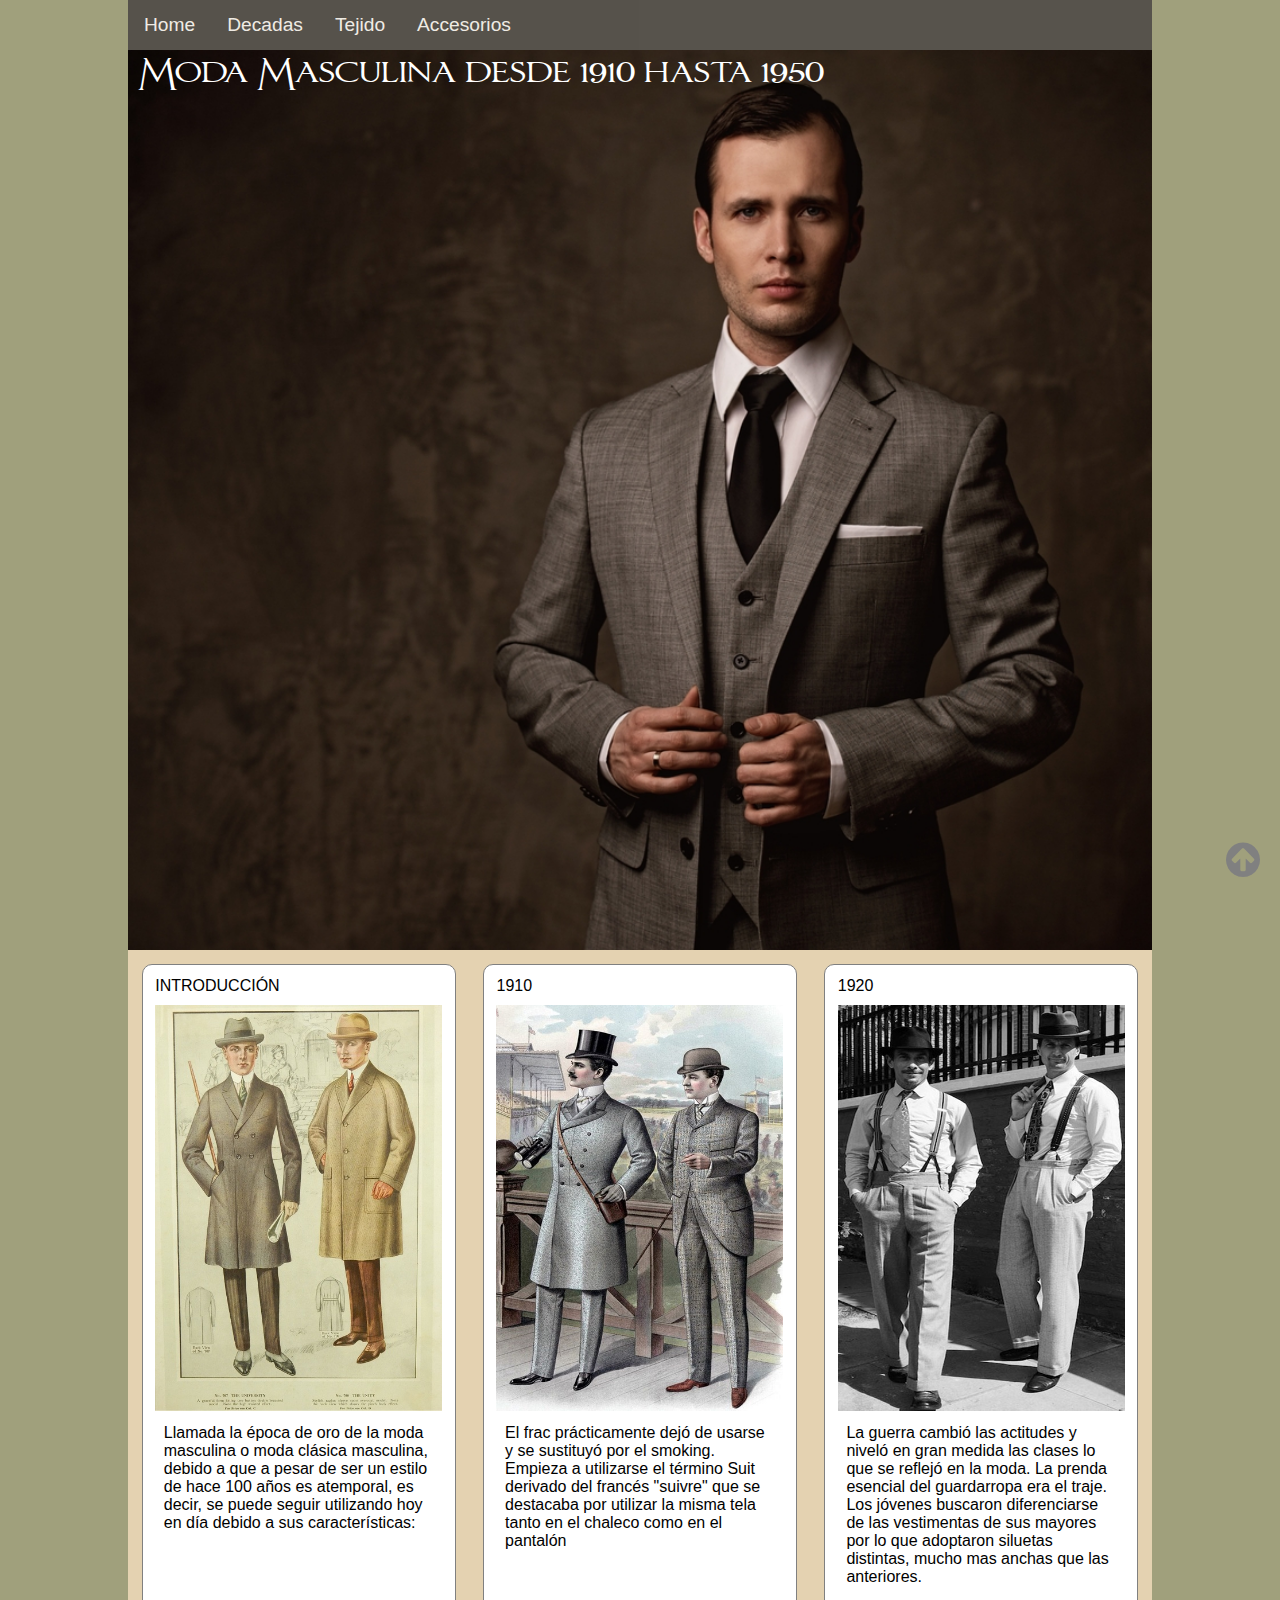
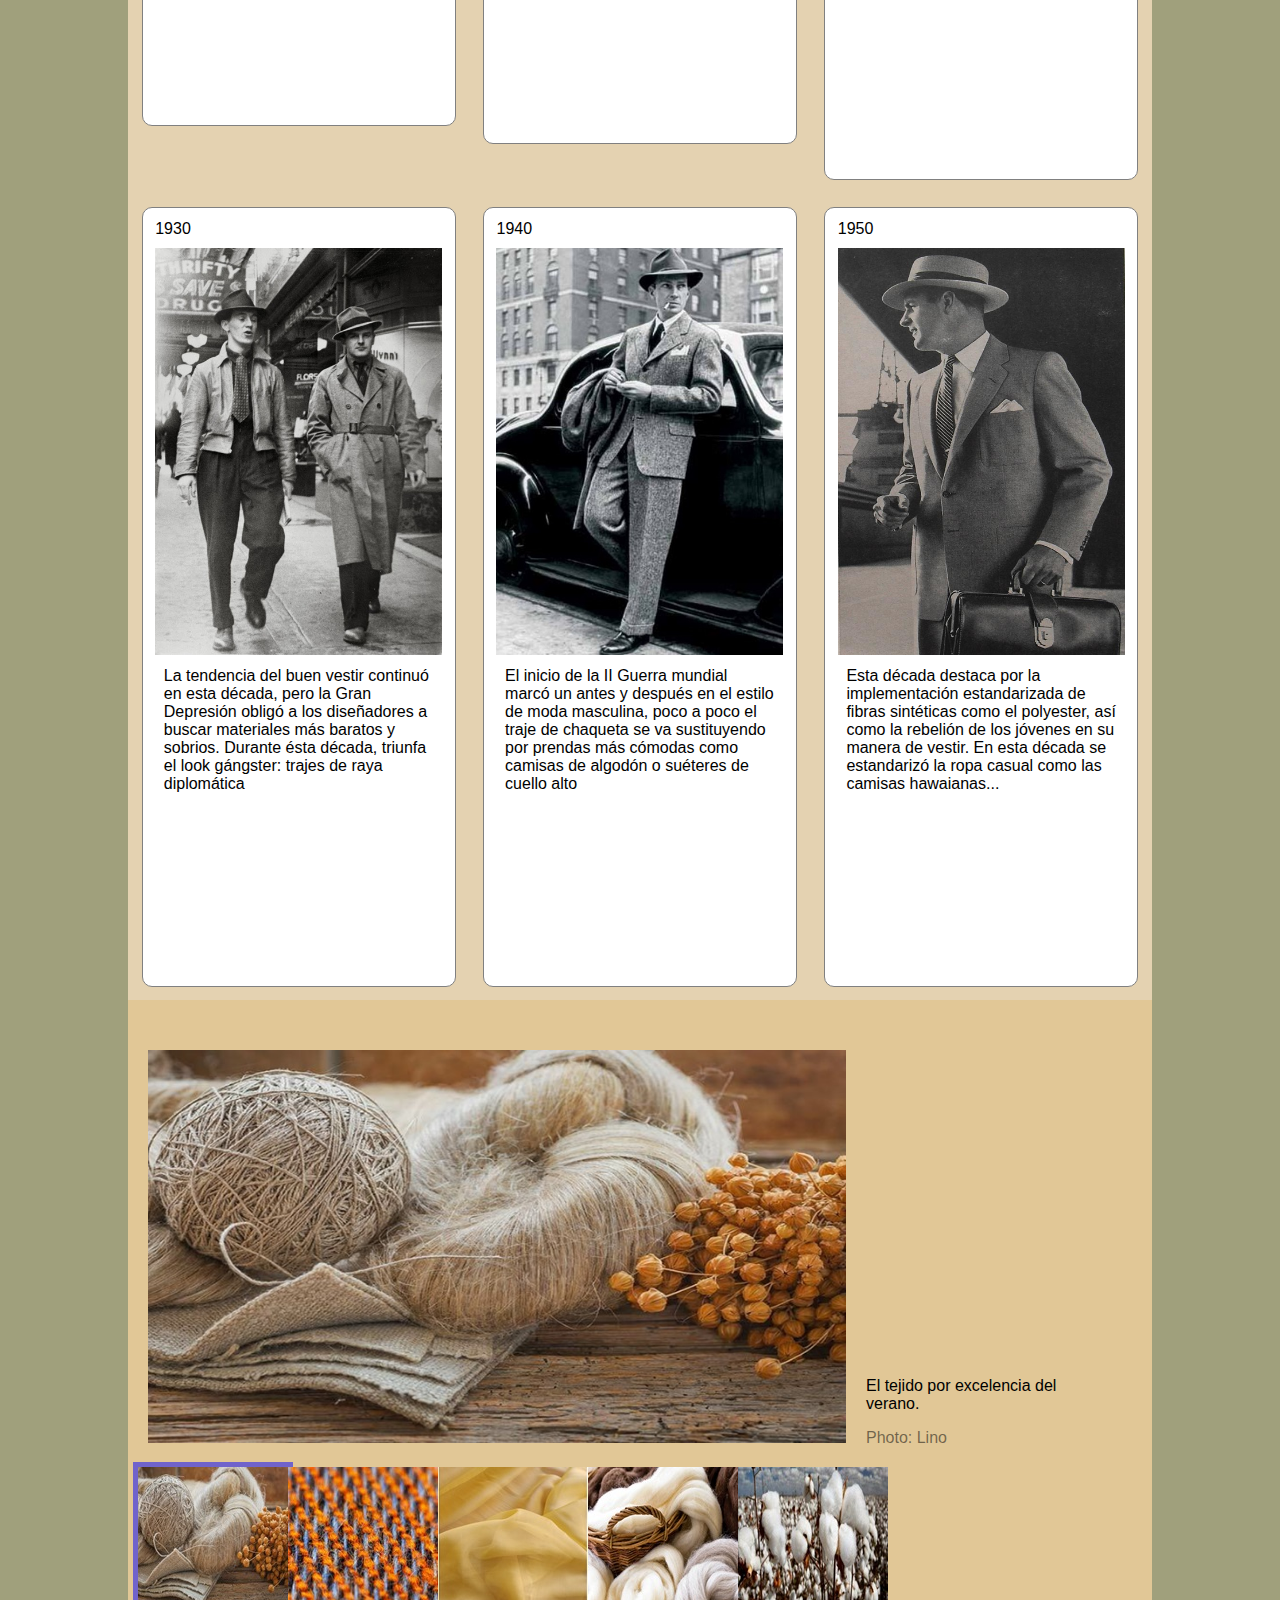
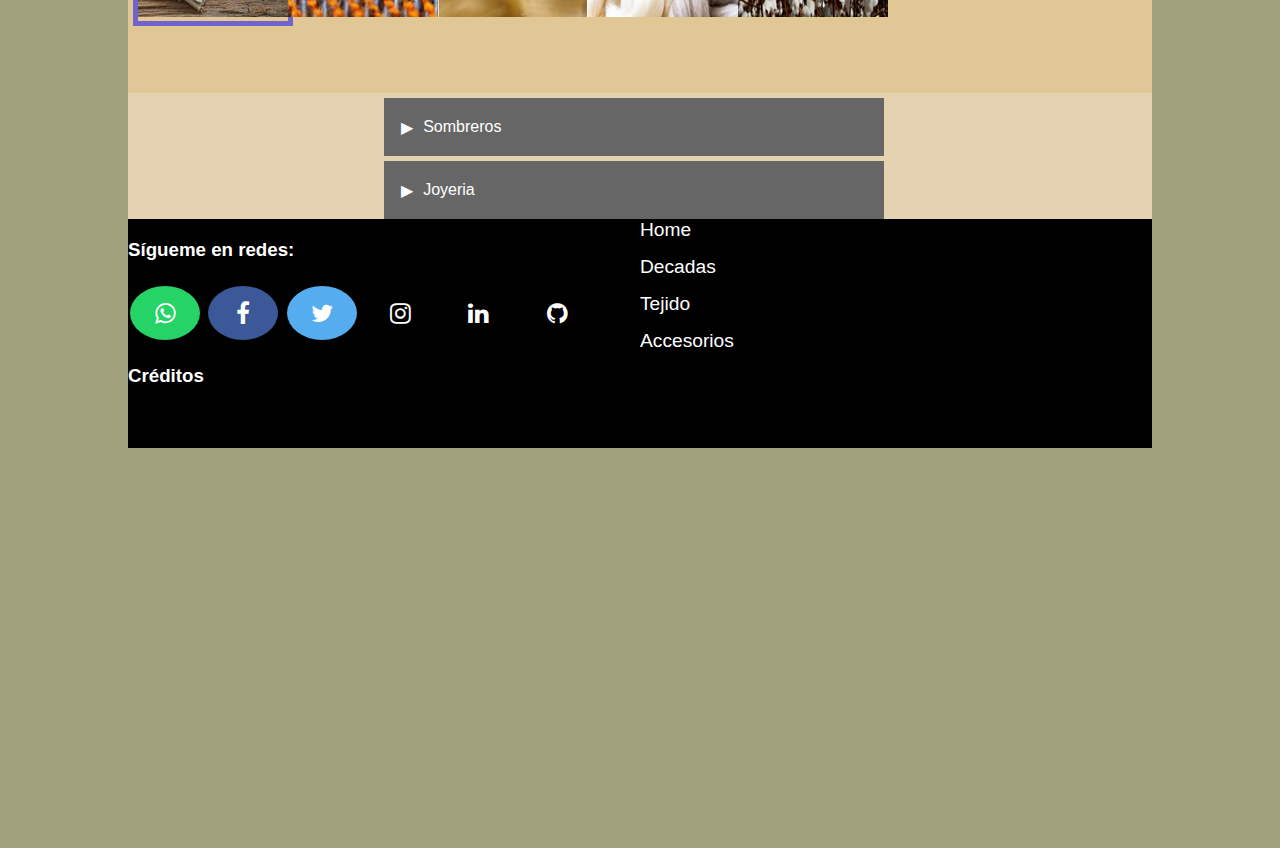
==== commit d9b8b7df: "Se ha finalizado el proyecto para la entrega" ====
--- a/Proyecto.html
+++ b/Proyecto.html
@@ -22,7 +22,6 @@
             <div class="topnav" id="myTopnav">
                 <a href="#" class="active">Home</a>
                 <a href="#decadas">Decadas</a>
-                <a href="#calzado">Calzado</a>
                 <a href="#tejidos">Tejido</a>
                 <a href="#accesorios">Accesorios</a>
                 
@@ -33,6 +32,9 @@
             </div>
         </nav>
 
+        <!--  arrow up posicionada en la esquina inferior derecha-->
+        <a href="#"><i class="fa fa-arrow-circle-up" aria-hidden="true"></i></a>
+
         <!-- Lugar de la hero section -->
         <section id="hero">
             <!-- <button>Sumergete</button>  -->
@@ -49,10 +51,7 @@
                     <div class="card">
                       <p>INTRODUCCIÓN</p>
                       <img src="./img/Introduccion.jpg" alt="Revista de moda de los años 20">
-                      <p>Llamada la época de oro de la moda masculina o moda clásica masculina, debido a que a pesar de ser un estilo de hace 100 años es atemporal, es decir, se puede seguir utilizando hoy en día debido a sus características: <span id="dots">...</span><span id="more">Lorem ipsum dolor sit amet, consectetur adipisicing elit. Magnam, pariatur? Similique, eaque! Error deserunt rerum, dolor quo odio quaerat</span></p>
-                      <button onclick="myButton()" id ="myButton" >
-                        <a class="read_more"><span>Read more</span></a>
-                      </button>
+                      <p class="texto_card">Llamada la época de oro de la moda masculina o moda clásica masculina, debido a que a pesar de ser un estilo de hace 100 años es atemporal, es decir, se puede seguir utilizando hoy en día debido a sus características:</span></p>
                       <div class="container">
                         <iframe class="responsive-iframe" src="https://www.youtube.com/embed/iM1UjoBv0Zc?si=e8dMivkjmxq9FCTk" title="YouTube video player" frameborder="0" allow="accelerometer; autoplay; clipboard-write; encrypted-media; gyroscope; picture-in-picture; web-share" allowfullscreen></iframe>
                       </div>
@@ -64,10 +63,7 @@
                     <div class="card">
                       <p>1910</p>
                       <img src="./img/decada 1910.jpg" alt="1910">
-                      <p>El frac prácticamente dejó de usarse y se sustituyó por el smoking. Empieza a utilizarse el término Suit derivado del francés "suivre" que se destacaba por utilizar la misma tela tanto en el chaleco como en el pantalón... </p>
-                      <button>
-                        <a class="read_more" href="#"><span>Read more</span></a>
-                      </button>
+                      <p class="texto_card">El frac prácticamente dejó de usarse y se sustituyó por el smoking. Empieza a utilizarse el término Suit derivado del francés "suivre" que se destacaba por utilizar la misma tela tanto en el chaleco como en el pantalón </p>
                       <div class="container">
                         <iframe class="responsive-iframe" src="https://www.youtube.com/embed/QHp1xga2i-o?si=fme2zaaLNhKTcPFE" title="YouTube video player" frameborder="0" allow="accelerometer; autoplay; clipboard-write; encrypted-media; gyroscope; picture-in-picture; web-share" allowfullscreen></iframe>
                       </div>
@@ -79,11 +75,7 @@
                     <div class="card">
                       <p>1920</p>
                       <img src="./img/1920.jpg" alt="1920">
-                      <p>La guerra cambió las actitudes y niveló en gran medida las clases lo que se reflejó en la moda. La prenda esencial del guardarropa era el traje. Los jóvenes buscaron diferenciarse de las vestimentas de sus mayores... <!-- por lo que adoptaron siluetas distintas, mucho mas anchas que las anteriores. Los trajes eran mas simples, con chaquetas sin hombreras mucho mas delgadas sobre los pantalones, los tejidos eran mas livianos y de colores mas claros. --></p>
-
-                      <button>
-                        <a class="read_more" href="#"><span>Read more</span></a>
-                      </button>
+                      <p class="texto_card">La guerra cambió las actitudes y niveló en gran medida las clases lo que se reflejó en la moda. La prenda esencial del guardarropa era el traje. Los jóvenes buscaron diferenciarse de las vestimentas de sus mayores por lo que adoptaron siluetas distintas, mucho mas anchas que las anteriores.</p>
                       <div class="container">
                         <iframe class="responsive-iframe" src="https://www.youtube.com/embed/VQyGDyA-k7E?si=0LgiJ6PqYC2ifYFi" title="YouTube video player" frameborder="0" allow="accelerometer; autoplay; clipboard-write; encrypted-media; gyroscope; picture-in-picture; web-share" allowfullscreen></iframe>
                       </div>
@@ -95,10 +87,7 @@
                     <div class="card">
                       <p>1930</p>
                       <img src="./img/1930s.jpg" alt="1930">
-                      <p>La tendencia del buen vestir continuó en esta década, pero la Gran Depresión obligó a los diseñadores a buscar materiales más baratos y sobrios. Durante ésta década, triunfa el look gángster: trajes de raya diplomática...</p>
-                      <button>
-                        <a class="read_more" href="#"><span>Read more</span></a>
-                      </button>
+                      <p class="texto_card">La tendencia del buen vestir continuó en esta década, pero la Gran Depresión obligó a los diseñadores a buscar materiales más baratos y sobrios. Durante ésta década, triunfa el look gángster: trajes de raya diplomática</p>
                       <div class="container">
                         <iframe class="responsive-iframe" src="https://www.youtube.com/embed/6hz35-CYxGA?si=gm8vCn8R5LO2oyAO" title="YouTube video player" frameborder="0" allow="accelerometer; autoplay; clipboard-write; encrypted-media; gyroscope; picture-in-picture; web-share" allowfullscreen></iframe>
                       </div>
@@ -110,10 +99,7 @@
                     <div class="card">
                       <p>1940</p>
                       <img src="./img/1940.jpg" alt="1940">
-                      <p>El inicio de la II Guerra mundial marcó un antes y después en el estilo de moda masculina, poco a poco el traje de chaqueta se va sustituyendo por prendas más cómodas como camisas de algodón o suéteres de cuello alto...</p>
-                      <button>
-                        <a class="read_more" href="#"><span>Read more</span></a>
-                      </button>
+                      <p class="texto_card">El inicio de la II Guerra mundial marcó un antes y después en el estilo de moda masculina, poco a poco el traje de chaqueta se va sustituyendo por prendas más cómodas como camisas de algodón o suéteres de cuello alto</p>
                       <div class="container">
                         <iframe class="responsive-iframe" src="https://www.youtube.com/embed/c2E_8j5P2pY?si=7Jvb4I-1WBecRReB" title="YouTube video player" frameborder="0" allow="accelerometer; autoplay; clipboard-write; encrypted-media; gyroscope; picture-in-picture; web-share" allowfullscreen></iframe>
                       </div>
@@ -125,10 +111,7 @@
                     <div class="card">
                       <p>1950</p>
                       <img src="./img/1950.png" alt="1950">
-                      <p>Esta década destaca por la implementación estandarizada de fibras sintéticas como el polyester, así como la rebelión de los jóvenes en su manera de vestir. En esta década se estandarizó la ropa casual como las camisas hawaianas...</p>
-                      <button>
-                        <a class="read_more" href="#"><span>Read more</span></a>
-                      </button>
+                      <p class="texto_card">Esta década destaca por la implementación estandarizada de fibras sintéticas como el polyester, así como la rebelión de los jóvenes en su manera de vestir. En esta década se estandarizó la ropa casual como las camisas hawaianas...</p>
                       <div class="container">
                         <iframe class="responsive-iframe" src="https://www.youtube.com/embed/g1UtBo7bRzc?si=ocVpv2tNaOmQdOIY" title="YouTube video player" frameborder="0" allow="accelerometer; autoplay; clipboard-write; encrypted-media; gyroscope; picture-in-picture; web-share" allowfullscreen></iframe>
                       </div>
@@ -137,12 +120,9 @@
             </section>
         </section>
     
-        <!-- <section>Seccion de decadasduccion</section> -->
-        <section id="calzado">Calzado</section>
-
       <!-- Carrusel de los tejidos -->
-        <!-- <section id="tejidos">Tejidos
-          <div class="container">
+        <section id="tejidos">
+          <div class="contenedor_imagen">
               <div class="carousel">
                   <input type="radio" name="slides" checked="checked" id="slide-1">
                   <input type="radio" name="slides" id="slide-2">
@@ -154,93 +134,79 @@
                       <li class="carousel__slide">
                           <figure>
                               <div>
-                                  <img src="https://picsum.photos/id/1041/800/450" alt="">
-                              </div>
-                              <figcaption>
-                                  Lorem ipsum dolor sit amet consectetur adipisicing elit.
-                                  <span class="credit">Photo: Tim Marshall</span>
-                              </figcaption>
-                          </figure>
-                      </li>
-                      <li class="carousel__slide">
-                          <figure>
-                              <div>
-                                  <img src="https://picsum.photos/id/1043/800/450" alt="">
-                              </div>
-                              <figcaption>
-                                  Lorem ipsum dolor sit amet consectetur adipisicing elit.
-                                  <span class="credit">Photo: Christian Joudrey</span>                            
-                              </figcaption>
-                          </figure>
-                      </li>
-                      <li class="carousel__slide">
-                          <figure>
-                              <div>
-                                  <img src="https://picsum.photos/id/1044/800/450" alt="">
-                              </div>
-                              <figcaption>
-                                  Lorem ipsum dolor sit amet consectetur adipisicing elit.
-                                  <span class="credit">Photo: Steve Carter</span>                            
-                              </figcaption>
-                          </figure>
-                      </li>
-                      <li class="carousel__slide">
-                          <figure>
-                              <div>
-                                  <img src="https://picsum.photos/id/1045/800/450" alt="">
-                              </div>
-                              <figcaption>
-                                  Lorem ipsum dolor sit amet consectetur adipisicing elit.
-                                  <span class="credit">Photo: Aleksandra Boguslawska</span>                            
-                              </figcaption>
-                          </figure>
-                      </li>
-                      <li class="carousel__slide">
-                          <figure>
-                              <div>
-                                  <img src="https://picsum.photos/id/1049/800/450" alt="">
-                              </div>
-                              <figcaption>
-                                  Lorem ipsum dolor sit amet consectetur adipisicing elit.
-                                  <span class="credit">Photo: Rosan Harmens</span>                            
-                              </figcaption>
-                          </figure>
-                      </li>
-                      <li class="carousel__slide">
-                          <figure>
-                              <div>
-                                  <img src="https://picsum.photos/id/1052/800/450" alt="">
-                              </div>
-                              <figcaption>
-                                  Lorem ipsum dolor sit amet consectetur adipisicing elit.
-                                  <span class="credit">Photo: Annie Spratt</span>                            
+                                  <img src="./img/Tela_lino.jpg" alt="">
+                              </div>
+                              <figcaption>
+                                  El tejido por excelencia del verano.
+                                  <span class="credit">Photo: Lino</span>
+                              </figcaption>
+                          </figure>
+                      </li>
+                      <li class="carousel__slide">
+                          <figure>
+                              <div>
+                                  <img src="./img/tweed.jpeg" alt="">
+                              </div>
+                              <figcaption>
+                                  Tejido ideal para los meses mas frios del invierno.
+                                  <span class="credit">Photo: Tweed</span>                            
+                              </figcaption>
+                          </figure>
+                      </li>
+                      <li class="carousel__slide">
+                          <figure>
+                              <div>
+                                  <img src="./img/seda.jpg" alt="">
+                              </div>
+                              <figcaption>
+                                La seda es suave y muy agradable al tacto, sus fibras reflejan la luz de forma única, dándole un brillo muy característico.
+                                  <span class="credit">Photo: Seda</span>                            
+                              </figcaption>
+                          </figure>
+                      </li>
+                      <li class="carousel__slide">
+                          <figure>
+                              <div>
+                                  <img src="./img/lana-merino.jpg" alt="">
+                              </div>
+                              <figcaption>
+                                Percibimos el tacto de la lana merina como agradable devido a que están por debajo del umbral de nuestra sensibilidad.
+                                  <span class="credit">Photo: Lana Merina</span>                            
+                              </figcaption>
+                          </figure>
+                      </li>
+                      <li class="carousel__slide">
+                          <figure>
+                              <div>
+                                  <img src="./img/supima.jpg" alt="">
+                              </div>
+                              <figcaption>
+                                El algodón Supima es considerado por muchos el mejor algodón del mundo.
+                                  <span class="credit">Photo: Algodon Supima</span>                            
                               </figcaption>
                           </figure>
                       </li>
                   </ul>    
                   <ul class="carousel__thumbnails">
                       <li>
-                          <label for="slide-1"><img src="https://picsum.photos/id/1041/150/150" alt=""></label>
-                      </li>
-                      <li>
-                          <label for="slide-2"><img src="https://picsum.photos/id/1043/150/150" alt=""></label>
-                      </li>
-                      <li>
-                          <label for="slide-3"><img src="https://picsum.photos/id/1044/150/150" alt=""></label>
-                      </li>
-                      <li>
-                          <label for="slide-4"><img src="https://picsum.photos/id/1045/150/150" alt=""></label>
-                      </li>
-                      <li>
-                          <label for="slide-5"><img src="https://picsum.photos/id/1049/150/150" alt=""></label>
-                      </li>
-                      <li>
-                          <label for="slide-6"><img src="https://picsum.photos/id/1052/150/150" alt=""></label>
+                          <label for="slide-1"><img src="./img/Tela_lino_150.jpg" alt=""></label>
+                      </li>
+                      <li>
+                          <label for="slide-2"><img src="./img/tweed_150.jpeg" alt=""></label>
+                      </li>
+                      <li>
+                          <label for="slide-3"><img src="./img/seda_150.jpg" alt=""></label>
+                      </li>
+                      <li>
+                          <label for="slide-4"><img src="./img/lana-merino_150.jpg" alt=""></label>
+                      </li>
+                      <li>
+                          <label for="slide-5"><img src="./img/supima_150.jpg" alt=""></label>
                       </li>
                   </ul>
               </div>
           </div>
-        </section>  -->
+        </section> 
 
         <!-- Aqui se encuenra la seccion de los accesorios -->
         <section id="accesorios">
@@ -254,11 +220,8 @@
                   <div class="col-2">
                     <h4>Canotier</h4>
                     <p>
-                      Se trata de un sombrero de verano hecho con un tipo de paja plana y rígida conocida como "Sennit", esta está trenzada en ángulos. Tendrá una forma elíptica, un borde y una corona plana. Contará con una cinta de grogrén, sólida o rayada...
-                    </p>
-                    <button>
-                      <a class="read_more" href="#"><span>Read more</span></a>
-                    </button>
+                      Se trata de un sombrero de verano hecho con un tipo de paja plana y rígida conocida como "Sennit", esta está trenzada en ángulos. Tendrá una forma elíptica, un borde y una corona plana. Contará con una cinta de grogrén, sólida o rayada.
+                    </p>
                   </div>
                   <div class="col-2">
                     <img src="./img/canotier-hombre.jpg" alt="canotier">
@@ -268,11 +231,8 @@
                   <div class="col-2">
                     <h4>Bombín</h4>
                     <p>
-                      Es un sombrero rígido, puede estar hecho de poliéster, fieltro de lana o fieltro de piel. Su rasgo distintivo es su corona redonda, abierta y con forma de tazón, suele tener un ala curvada...
-                    </p>
-                    <button>
-                      <a class="read_more" href="#"><span>Read more</span></a>
-                    </button>
+                      Es un sombrero rígido, puede estar hecho de poliéster, fieltro de lana o fieltro de piel. Su rasgo distintivo es su corona redonda, abierta y con forma de tazón, suele tener un ala curvada.
+                    </p>
                   </div>
                   <div class="col-2">
                     <img src="./img/bombin.jpg" alt="bombin">
@@ -282,11 +242,8 @@
                   <div class="col-2">
                     <h4>Panama</h4>
                     <p>
-                      Se trata de un sombrero de verano blanco hecho con paja de la palmera toquilla, es original de Ecuador, su nombre se popularizó debido a que se fotografió a Theodore Roosevelt durante la construcción del canal de Panamá...
-                    </p>
-                    <button>
-                      <a class="read_more" href="#"><span>Read more</span></a>
-                    </button>
+                      Se trata de un sombrero de verano blanco hecho con paja de la palmera toquilla, es original de Ecuador, su nombre se popularizó debido a que se fotografió a Theodore Roosevelt durante la construcción del canal de Panamá.
+                    </p>
                   </div>
                   <div class="col-2">
                     <img src="./img/panama.jpg" alt="Panama">
@@ -296,11 +253,8 @@
                   <div class="col-2">
                     <h4>Fedora</h4>
                     <p>
-                      Es un sombrero de ala plegable que se puede moldear en varias formas diferentes, debido a que es un sombrero de fieltro blando. El ala puede tener diferentes tamaños, así como diferentes bordes...
-                    </p>
-                    <button>
-                      <a class="read_more" href="#"><span>Read more</span></a>
-                    </button>
+                      Es un sombrero de ala plegable que se puede moldear en varias formas diferentes, debido a que es un sombrero de fieltro blando. El ala puede tener diferentes tamaños, así como diferentes bordes.
+                    </p>
                   </div>
                   <div class="col-2">
                     <img src="./img/fedora.jpg" alt="Fedora">
@@ -310,11 +264,8 @@
                   <div class="col-2">
                     <h4>Flat cap</h4>
                     <p>
-                      Es un tipo de sombrero más informal, propio de las clases trabajadoras de Inglaterra, aunque también la uso la aristocracia. Está hecha de una tela tejida, su construcción es de una sola pieza...
-                    </p>
-                    <button>
-                      <a class="read_more" href="#"><span>Read more</span></a>
-                    </button>
+                      Es un tipo de sombrero más informal, propio de las clases trabajadoras de Inglaterra, aunque también la uso la aristocracia. Está hecha de una tela tejida, su construcción es de una sola pieza.
+                    </p>
                   </div>
                   <div class="col-2">
                     <img src="./img/derby-gorra-plana-de-lana-merina.jpg" alt="Flat cap">
@@ -329,11 +280,8 @@
                   <div class="col-2">
                     <h4>Tachones de cuello</h4>
                     <p>
-                      Antiguamente los cuellos y los puños de las camisas estaban separados. Los cuellos debian ser almidonados y hechos rígidos, como estos no se podían se abotonados o atados al cuerpo de la camisa surgieron los tachones de cuello...
-                    </p>
-                    <button>
-                      <a class="read_more" href="#"><span>Read more</span></a>
-                    </button>
+                      Antiguamente los cuellos y los puños de las camisas estaban separados. Los cuellos debian ser almidonados y hechos rígidos, como estos no se podían se abotonados o atados al cuerpo de la camisa surgieron los tachones de cuello.
+                    </p>
                   </div>
                   <div class="col-2">
                     <img src="./img/Tachon de cuello.jpg" alt="Tachones de cuello">
@@ -343,11 +291,8 @@
                   <div class="col-2">
                     <h4>Alfiler y pin de Corbata</h4>
                     <p>
-                      A pesar de ser poco comunes hoy en día aún se pueden encontrar. Estas se usan para mantener la corbata en su correcto lugar, los alfileres se usan perforando la corbata y camisa, y el pin la engancha...
-                    </p>
-                    <button>
-                      <a class="read_more" href="#"><span>Read more</span></a>
-                    </button>
+                      A pesar de ser poco comunes hoy en día aún se pueden encontrar. Estas se usan para mantener la corbata en su correcto lugar, los alfileres se usan perforando la corbata y camisa, y el pin la engancha.
+                    </p>
                   </div>
                   <div class="col-2">
                     <img src="./img/Pin de corbata.jpeg" alt="Alfiler y pin de Corbata">
@@ -357,11 +302,8 @@
                   <div class="col-2">
                     <h4>Anillo de Corbata</h4>
                     <p>
-                      Para su uso solo hace falta pasar ambos extremos de la corbata o bufanda a través del anillo y luego tirar hacia arriba para ajustar. Este puede ser una banda lisa y simple, un anillo de sello o más ornamental en cuanto al diseño...
-                    </p>
-                    <button>
-                      <a class="read_more" href="#"><span>Read more</span></a>
-                    </button>
+                      Para su uso solo hace falta pasar ambos extremos de la corbata o bufanda a través del anillo y luego tirar hacia arriba para ajustar. Este puede ser una banda lisa y simple, un anillo de sello o más ornamental en cuanto al diseño.
+                    </p>
                   </div>
                   <div class="col-2">
                     <img src="./img/anillo.jpeg" alt="Anillo de Corbata">
@@ -371,11 +313,8 @@
                   <div class="col-2">
                     <h4>Cadena de Cuello</h4>
                     <p>
-                      Consiste en una cadena que está unida a 2 piezas que son insertadas a través de cada hoja de un cuello, dejando la cadena colgando a lo largo del ensanche del cuello...
-                    </p>
-                    <button>
-                      <a class="read_more" href="#"><span>Read more</span></a>
-                    </button>
+                      Consiste en una cadena que está unida a 2 piezas que son insertadas a través de cada hoja de un cuello, dejando la cadena colgando a lo largo del ensanche del cuello.
+                    </p>
                   </div>
                   <div class="col-2">
                     <img src="./img/chain.jpg" alt="Cadena de Cuello">
@@ -415,8 +354,8 @@
                 <!-- Modal content -->
                 <div class="modal-content">
                   <span class="close">&times;</span>
-                  <p>Ab quia quidem illo vel repellendus quod voluptatem rerum! Placeat quos molestiae in dignissimos sit iusto voluptas neque magni unde vitae! Eum veniam optio, libero quos aliquid ea harum quae!</p>
-                  <p>Molestias est, explicabo atque fuga nihil maxime magnam quisquam exercitationem sed in debitis expedita modi sequi velit suscipit minus animi praesentium, officia cupiditate ut maiores sunt veritatis id. Dolor, perferendis.</p>
+                  <p>Esta pagina es para propositos educacionales</p></a>
+                  <p>Todas la imagenes de esta web pertenecen a sus propietarios originales</p>
                 </div>
 
               </div> 
@@ -427,17 +366,11 @@
           <div class="col-4">
             <a href="#"><p>Home</p></a>
             <a href="#decadas"><p>Decadas</p></a>
-            <a href="#calzado"><p>Calzado</p></a>
             <a href="#tejidos"><p>Tejido</p></a>
             <a href="#accesorio"><p>Accesorios</p></a>
             
           </div>
-          <div class="col-2">
-            <!-- google maps -->
-          <!-- <div class="container">
-            <iframe class="responsive-iframe" src="https://www.google.com/maps/embed?pb=!1m18!1m12!1m3!1d3197.256361209101!2d-4.557382323506227!3d36.74041717226424!2m3!1f0!2f0!3f0!3m2!1i1024!2i768!4f13.1!3m3!1m2!1s0xd72f1d2ffe3a137%3A0xe095a3ea561debe2!2sC.%20Frederick%20Terman%2C%2029590%2C%20M%C3%A1laga!5e0!3m2!1ses!2ses!4v1701770117781!5m2!1ses!2ses" style="border:0;" allowfullscreen="" loading="lazy" referrerpolicy="no-referrer-when-downgrade"></iframe>
-          </div> -->
-          </div>
+          <div class="col-2"></div>
         </div>
       </footer>
     
--- a/css/Proyecto.css
+++ b/css/Proyecto.css
@@ -111,7 +111,7 @@
 /*************************** decadas SECTION (GRID-3) ********************/
 
 .grid-3 {display: grid;
-  grid-template-columns: 50% 50%;}  /****** MOBILE FIRST ***/
+  grid-template-columns: auto;}  /****** MOBILE FIRST ***/
 
 .col-3 {padding: 4%;
   }
@@ -133,18 +133,9 @@
 
 .card img {width: 100%;}
 
-/***************** Estilo del button **********/
-
-/**** Poner en blanco la parte que viene despues del read more */
-#more {display: none;}
-
-button {
-background-color: none;
-text-decoration: none;
-background-color: #212121;
-border: none;
-margin-bottom: 20px;
-color: white;
+/******************Estilo del texto dentro de la card ***********************/
+.texto_card {
+  margin: 3%;
 }
 
 /******************* estilo del video dentro de la card ***************/
@@ -174,72 +165,66 @@
 
 
 /********************** Tejidos section ********************/
-/* @mixin aspect-ratio($width, $height) {
-position: relative;
-  
-&:before {
-  display: block;
-  content: "";
-  width: 100%;
-  padding-top: ($height / $width) * 100%;
-}
-  
-> img {
-      position: absolute;
-      top: 0;
-      left: 0;
-      right: 0;
-      bottom: 0;
-      width: 100%;
-      height: 100%;
-}
-}
-
-*** Estilo ***********
-
-section {
-  background: #F4F4F4;
+#tejidos {background: #e1c796;
   padding: 50px 0;
 }
-
-.container {
+.contenedor_imagen {
   max-width: 1044px;
   margin: 0 auto;
   padding: 0 20px;
 }
-
 .carousel {
   display: block;
   text-align: left;
   position: relative;
   margin-bottom: 22px;
-  
-  > input {
-      clip: rect(1px, 1px, 1px, 1px);
-      clip-path: inset(50%);
-      height: 1px;
-      width: 1px;
-      margin: -1px;
-      overflow: hidden;
-      padding: 0;
-      position: absolute;
-      
-      &:nth-of-type(6):checked ~ .carousel__slides .carousel__slide:first-of-type { margin-left: -500%; }
-      &:nth-of-type(5):checked ~ .carousel__slides .carousel__slide:first-of-type { margin-left: -400%; }
-      &:nth-of-type(4):checked ~ .carousel__slides .carousel__slide:first-of-type { margin-left: -300%; }
-      &:nth-of-type(3):checked ~ .carousel__slides .carousel__slide:first-of-type { margin-left: -200%; }
-      &:nth-of-type(2):checked ~ .carousel__slides .carousel__slide:first-of-type { margin-left: -100%; }
-      &:nth-of-type(1):checked ~ .carousel__slides .carousel__slide:first-of-type { margin-left: 0%; }
-      
-      &:nth-of-type(1):checked ~ .carousel__thumbnails li:nth-of-type(1) { box-shadow: 0px 0px 0px 5px rgba(0,0,255,0.5); }
-      &:nth-of-type(2):checked ~ .carousel__thumbnails li:nth-of-type(2) { box-shadow: 0px 0px 0px 5px rgba(0,0,255,0.5); }
-      &:nth-of-type(3):checked ~ .carousel__thumbnails li:nth-of-type(3) { box-shadow: 0px 0px 0px 5px rgba(0,0,255,0.5); }
-      &:nth-of-type(4):checked ~ .carousel__thumbnails li:nth-of-type(4) { box-shadow: 0px 0px 0px 5px rgba(0,0,255,0.5); }
-      &:nth-of-type(5):checked ~ .carousel__thumbnails li:nth-of-type(5) { box-shadow: 0px 0px 0px 5px rgba(0,0,255,0.5); }
-      &:nth-of-type(6):checked ~ .carousel__thumbnails li:nth-of-type(6) { box-shadow: 0px 0px 0px 5px rgba(0,0,255,0.5); }
-  }
-}
-
+}
+.carousel > input {
+  clip: rect(1px, 1px, 1px, 1px);
+  clip-path: inset(50%);
+  height: 1px;
+  width: 1px;
+  margin: -1px;
+  overflow: hidden;
+  padding: 0;
+  position: absolute;
+}
+.carousel > input:nth-of-type(6):checked ~ .carousel__slides .carousel__slide:first-of-type {
+  margin-left: -500%;
+}
+.carousel > input:nth-of-type(5):checked ~ .carousel__slides .carousel__slide:first-of-type {
+  margin-left: -400%;
+}
+.carousel > input:nth-of-type(4):checked ~ .carousel__slides .carousel__slide:first-of-type {
+  margin-left: -300%;
+}
+.carousel > input:nth-of-type(3):checked ~ .carousel__slides .carousel__slide:first-of-type {
+  margin-left: -200%;
+}
+.carousel > input:nth-of-type(2):checked ~ .carousel__slides .carousel__slide:first-of-type {
+  margin-left: -100%;
+}
+.carousel > input:nth-of-type(1):checked ~ .carousel__slides .carousel__slide:first-of-type {
+  margin-left: 0%;
+}
+.carousel > input:nth-of-type(1):checked ~ .carousel__thumbnails li:nth-of-type(1) {
+  box-shadow: 0px 0px 0px 5px rgba(0, 0, 255, 0.5);
+}
+.carousel > input:nth-of-type(2):checked ~ .carousel__thumbnails li:nth-of-type(2) {
+  box-shadow: 0px 0px 0px 5px rgba(0, 0, 255, 0.5);
+}
+.carousel > input:nth-of-type(3):checked ~ .carousel__thumbnails li:nth-of-type(3) {
+  box-shadow: 0px 0px 0px 5px rgba(0, 0, 255, 0.5);
+}
+.carousel > input:nth-of-type(4):checked ~ .carousel__thumbnails li:nth-of-type(4) {
+  box-shadow: 0px 0px 0px 5px rgba(0, 0, 255, 0.5);
+}
+.carousel > input:nth-of-type(5):checked ~ .carousel__thumbnails li:nth-of-type(5) {
+  box-shadow: 0px 0px 0px 5px rgba(0, 0, 255, 0.5);
+}
+.carousel > input:nth-of-type(6):checked ~ .carousel__thumbnails li:nth-of-type(6) {
+  box-shadow: 0px 0px 0px 5px rgba(0, 0, 255, 0.5);
+}
 .carousel__slides {
   position: relative;
   z-index: 1;
@@ -250,7 +235,6 @@
   box-sizing: border-box;
   display: flex;
 }
-
 .carousel__slide {
   position: relative;
   display: block;
@@ -262,91 +246,104 @@
   vertical-align: top;
   box-sizing: border-box;
   white-space: normal;
-  
-  figure {
-      display: flex;
-      margin: 0;
-  }
-  
-  #tejidos div {
-      @include aspect-ratio(3, 2);
-      width: 100%;
-  }
-  
-  #tejidos img {
-      display: block;
-      flex: 1 1 auto;
-      object-fit: cover;
-  }
-  
-  figcaption {
-      align-self: flex-end;
-      padding: 20px 20px 0 20px;
-      flex: 0 0 auto;
-      width: 25%;
-      min-width: 150px;
-  }
-  
-  .credit {
-      margin-top: 1rem;
-      color: rgba(0, 0, 0, 0.5);
-      display: block;        
-  }
-  
-  &.scrollable {
-      overflow-y: scroll;
-  }
-}
-
+}
+.carousel__slide figure {
+  display: flex;
+  margin: 0;
+}
+.carousel__slide #tejidos div {
+  position: relative;
+  width: 100%;
+}
+.carousel__slide #tejidos div:before {
+  display: block;
+  content: "";
+  width: 100%;
+  padding-top: 66.6666666667%;
+}
+.carousel__slide #tejidos div > img {
+  position: absolute;
+  top: 0;
+  left: 0;
+  right: 0;
+  bottom: 0;
+  width: 100%;
+  height: 100%;
+}
+.carousel__slide #tejidos img {
+  display: block;
+  flex: 1 1 auto;
+  object-fit: cover;
+}
+.carousel__slide figcaption {
+  align-self: flex-end;
+  padding: 20px 20px 0 20px;
+  flex: 0 0 auto;
+  width: 25%;
+  min-width: 150px;
+}
+.carousel__slide .credit {
+  margin-top: 1rem;
+  color: rgba(0, 0, 0, 0.5);
+  display: block;
+}
+.carousel__slide.scrollable {
+  overflow-y: scroll;
+}
 .carousel__thumbnails {
   list-style: none;
   padding: 0;
   margin: 0;
   display: flex;
-  
   margin: 0 -10px;
-  
-  .carousel__slides + & {
-      margin-top: 20px;
-  }
-  
-  #tejidos li {        
-      flex: 1 1 auto;
-      max-width: calc((100% / 6) - 20px);  
-      margin: 0 10px;
-      transition: all 300ms ease-in-out;
-  }
-  
-  #tejidos label {
-      display: block;
-      @include aspect-ratio(1,1);
-      
-                
-      &:hover,
-      &:focus {
-          cursor: pointer;
-          
-          img {
-              box-shadow: 0px 0px 0px 1px rgba(0,0,0,0.25);
-              transition: all 300ms ease-in-out;
-          }
-      }
-  }
-  
-  #tejidos img {
-      display: block;
-      width: 100%;
-      height: 100%;
-      object-fit: cover;
-  }
-}
-*/
+}
+.carousel__slides + .carousel__thumbnails {
+  margin-top: 20px;
+}
+.carousel__thumbnails #tejidos li {
+  flex: 1 1 auto;
+  max-width: calc((100% / 6) - 20px);
+  margin: 0 10px;
+  transition: all 300ms ease-in-out;
+}
+.carousel__thumbnails #tejidos label {
+  display: block;
+  position: relative;
+}
+.carousel__thumbnails #tejidos label:before {
+  display: block;
+  content: "";
+  width: 100%;
+  padding-top: 100%;
+}
+.carousel__thumbnails #tejidos label > img {
+  position: absolute;
+  top: 0;
+  left: 0;
+  right: 0;
+  bottom: 0;
+  width: 100%;
+  height: 100%;
+}
+.carousel__thumbnails #tejidos label:hover, .carousel__thumbnails #tejidos label:focus {
+  cursor: pointer;
+}
+.carousel__thumbnails #tejidos label:hover img, .carousel__thumbnails #tejidos label:focus img {
+  box-shadow: 0px 0px 0px 1px rgba(0, 0, 0, 0.25);
+  transition: all 300ms ease-in-out;
+}
+.carousel__thumbnails #tejidos img {
+  display: block;
+  width: 100%;
+  height: 100%;
+  object-fit: cover;
+}
 
 
 /********************** Accesorios section *********************/
 
 #accesorios{margin-left:50%;
-          transform: translate(-50%);}
+            transform: translate(-50%);}
 
 /* # The Rotating Marker # */
 details summary::-webkit-details-marker { display: none; }
@@ -517,14 +514,6 @@
 
 #myBtn {cursor:pointer;}
 
-/******* google maps en footer ***************/
-
-footer .container {
-position: relative;
-overflow: hidden;
-width: 100%;
-padding-top: 75%; /* 4:3 Aspect Ratio  */
-}
 
 /* Then style the iframe to fit in the container div with full height and width */
 footer .responsive-iframe {
